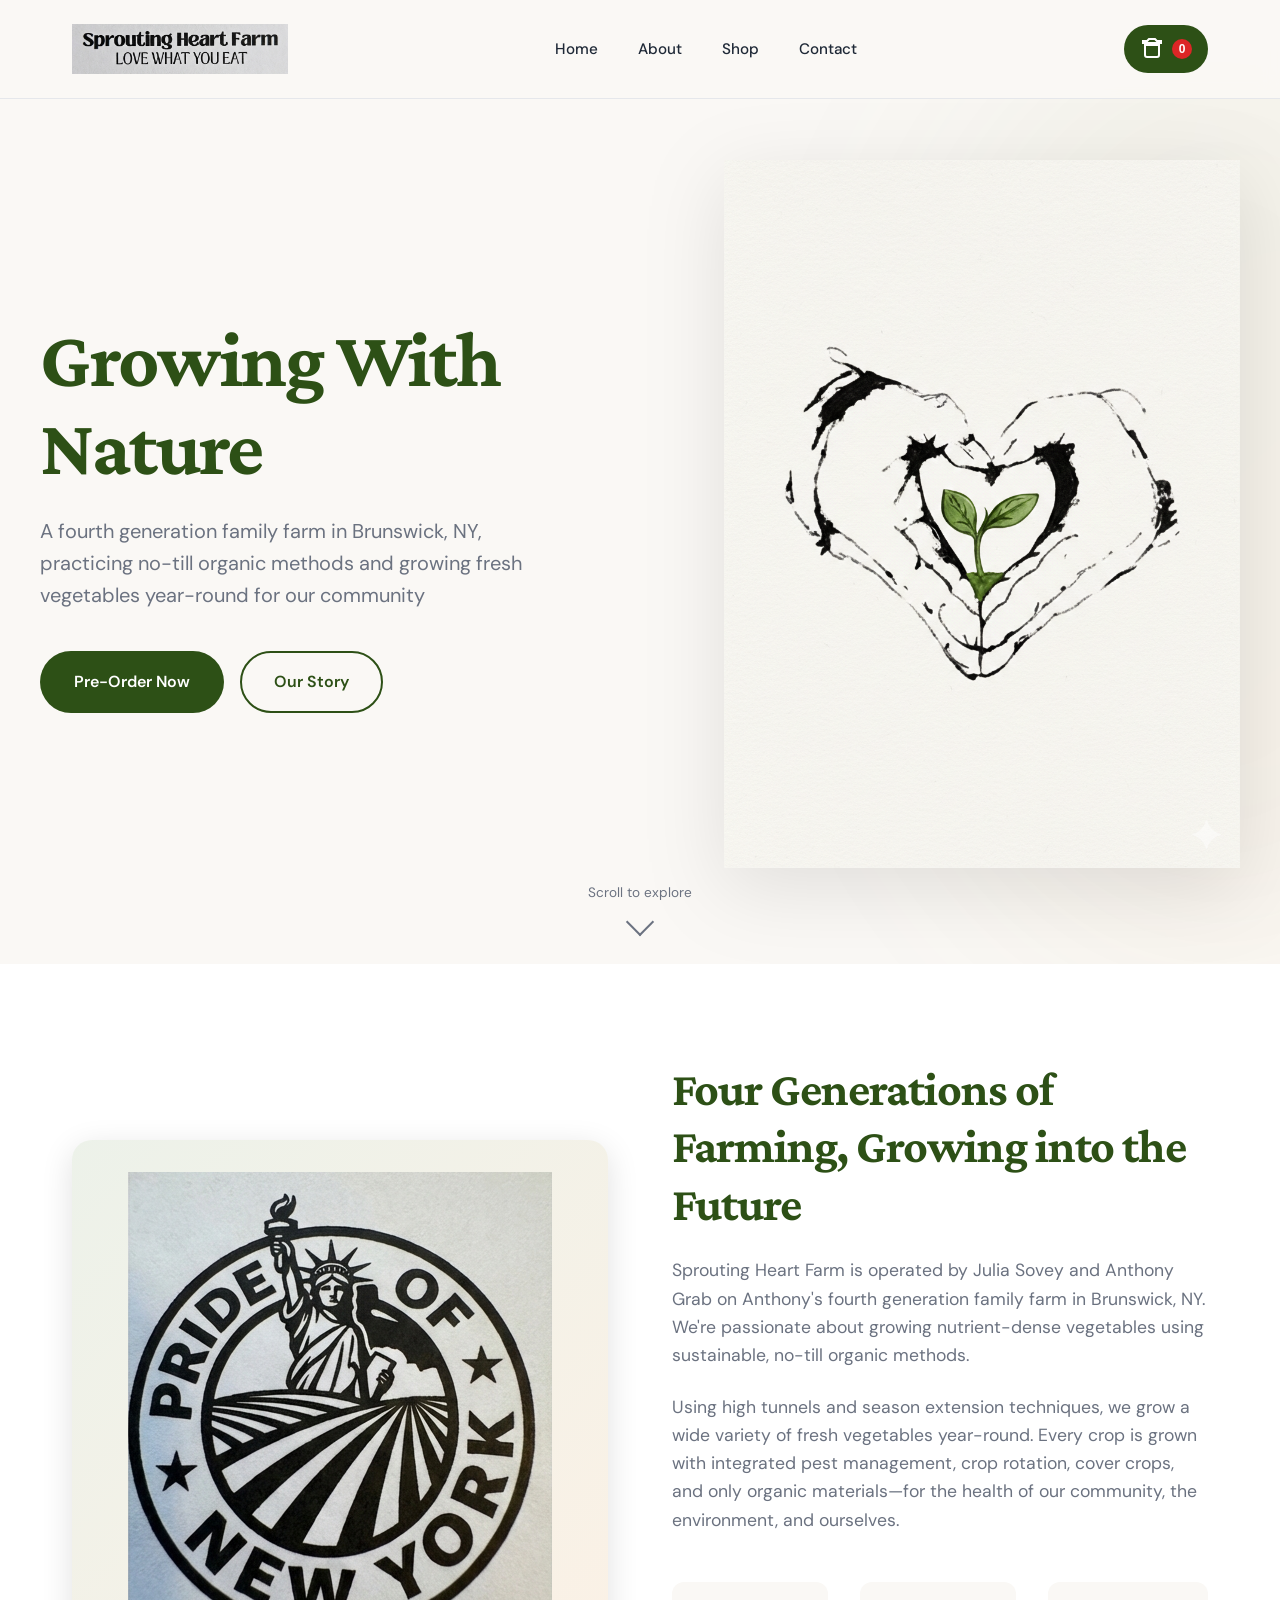
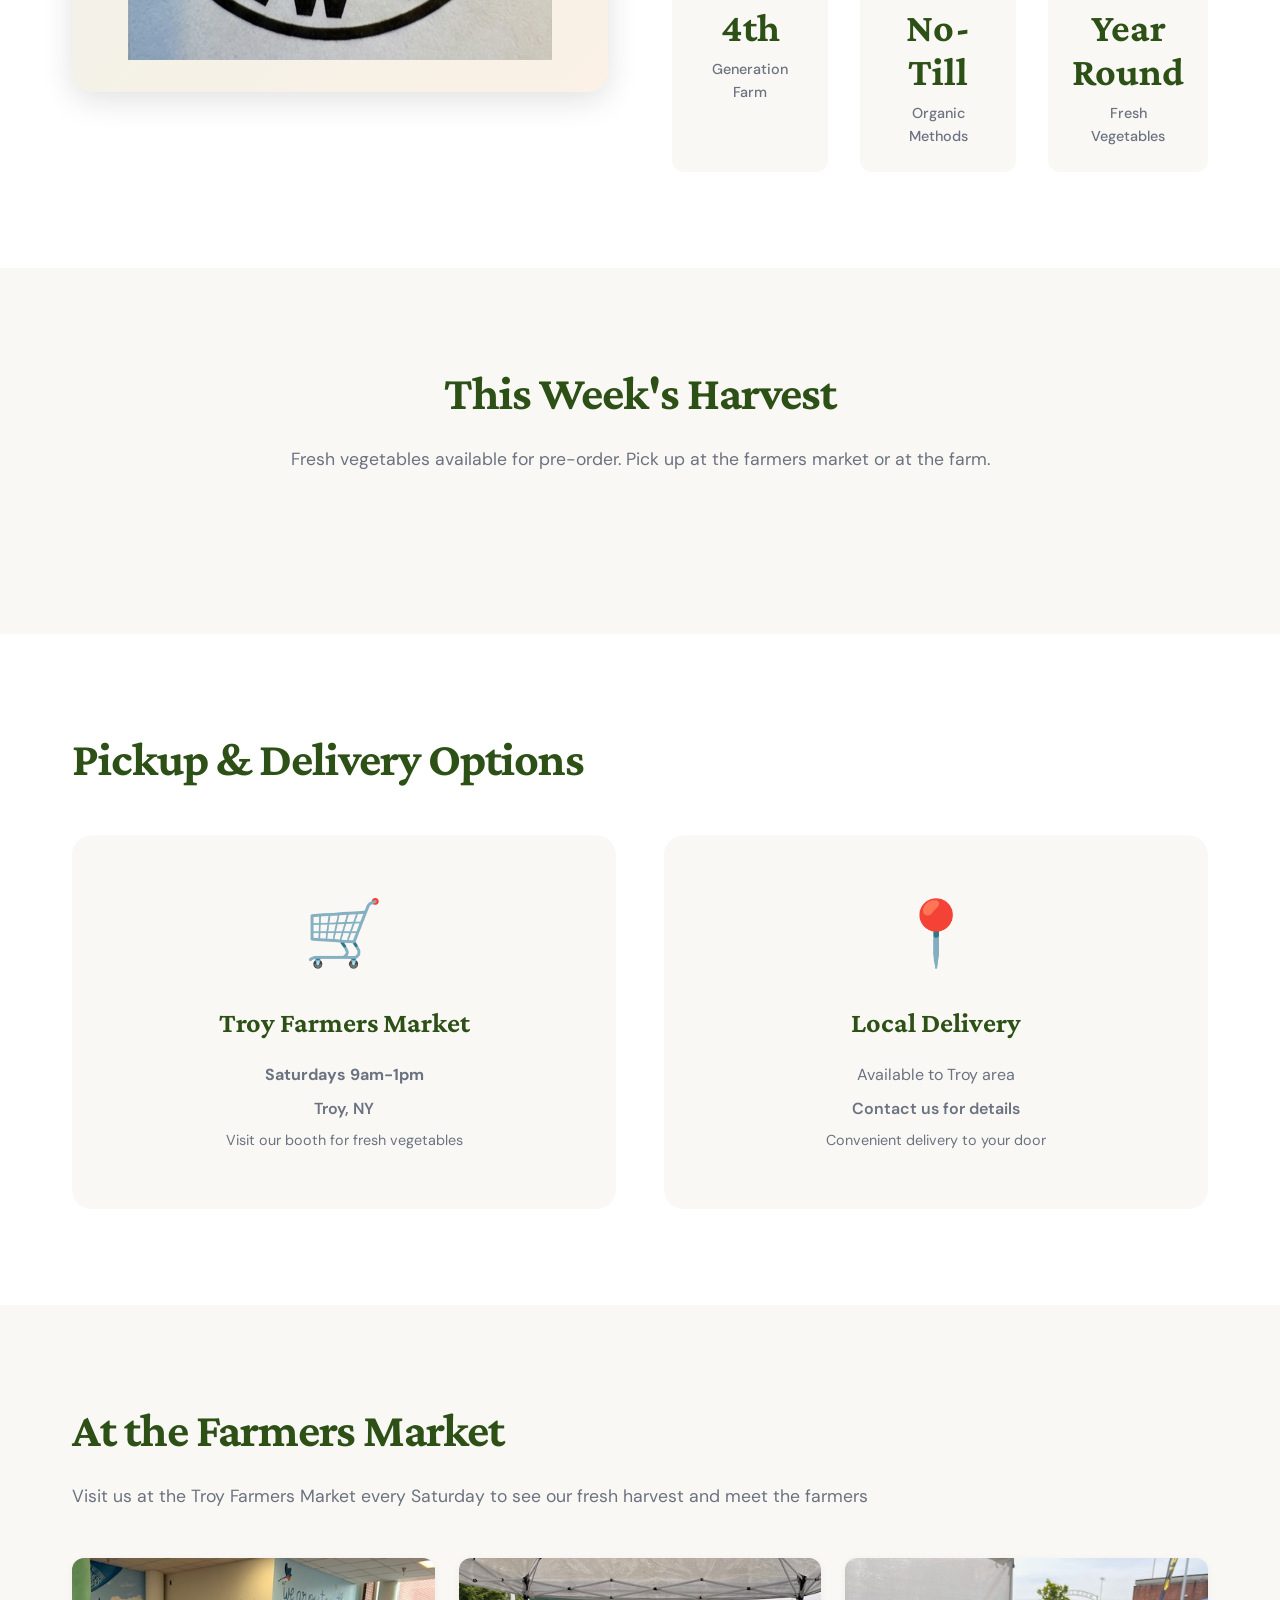
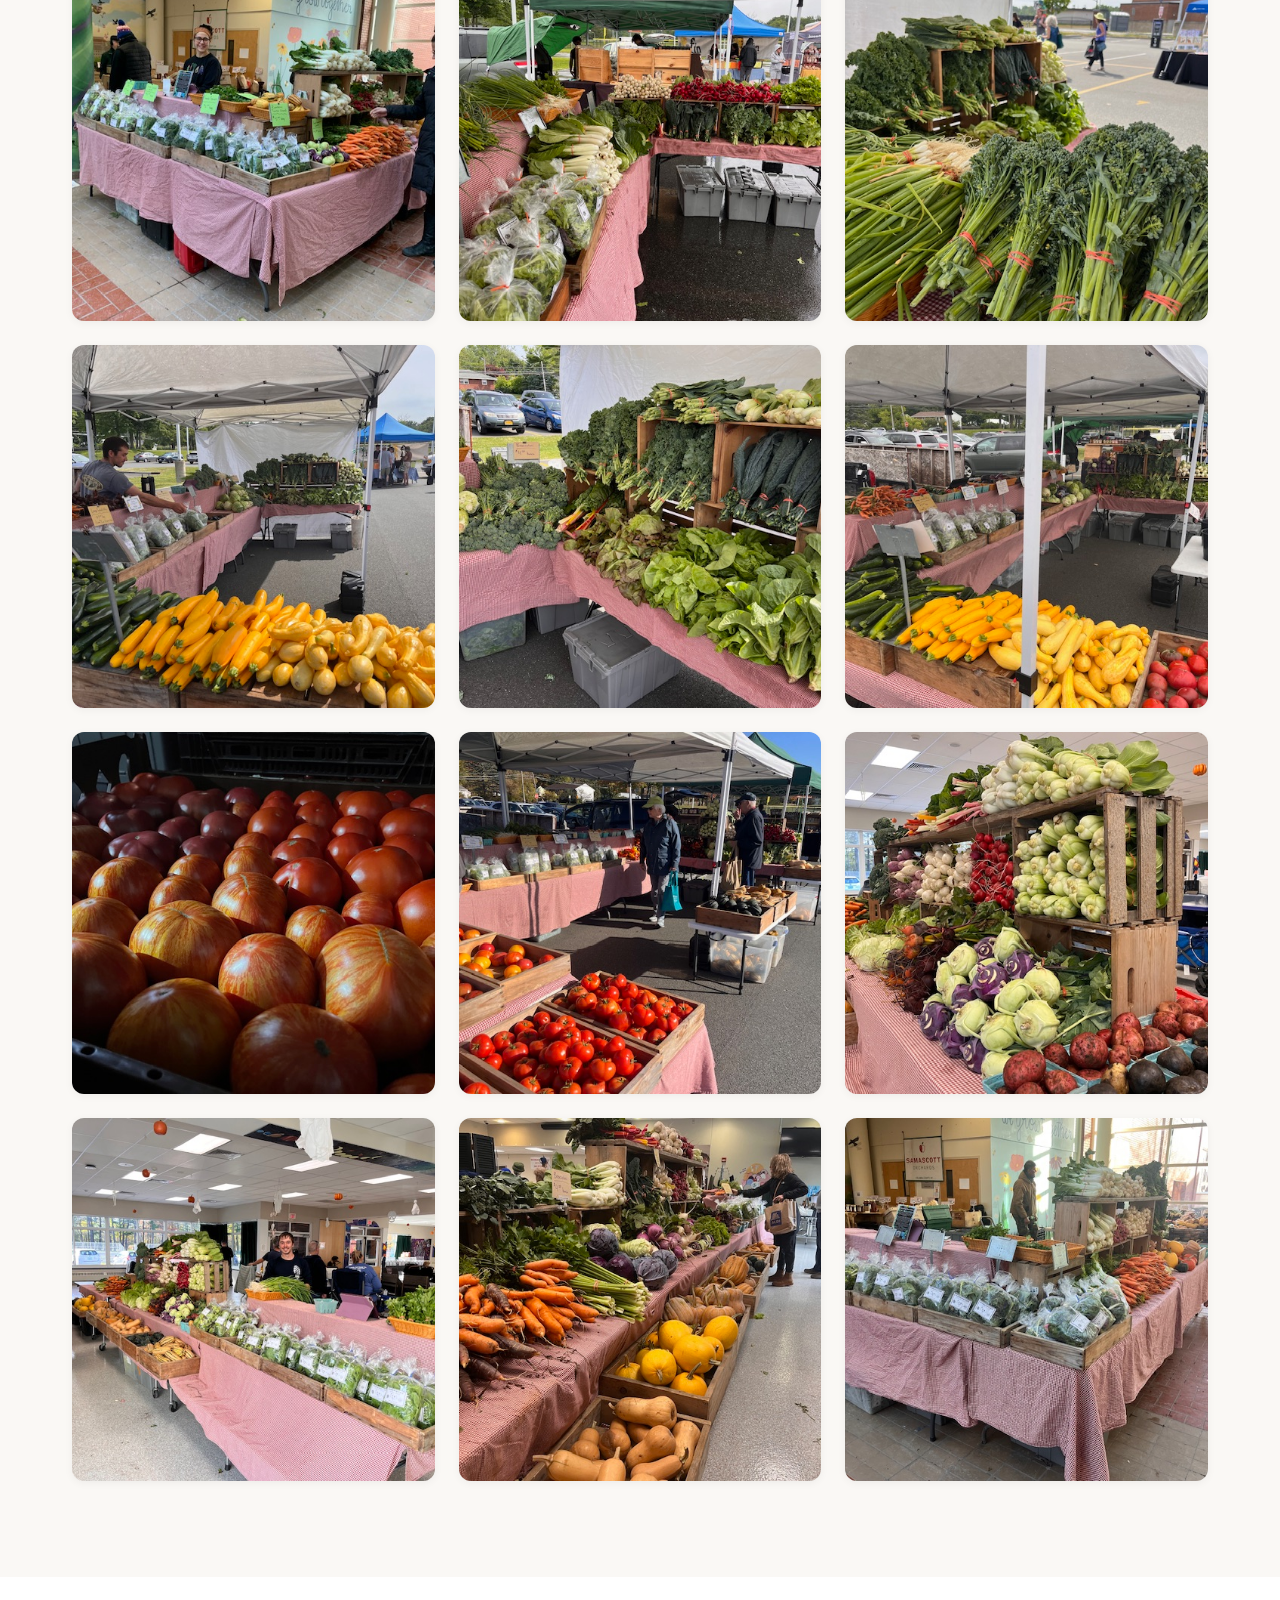
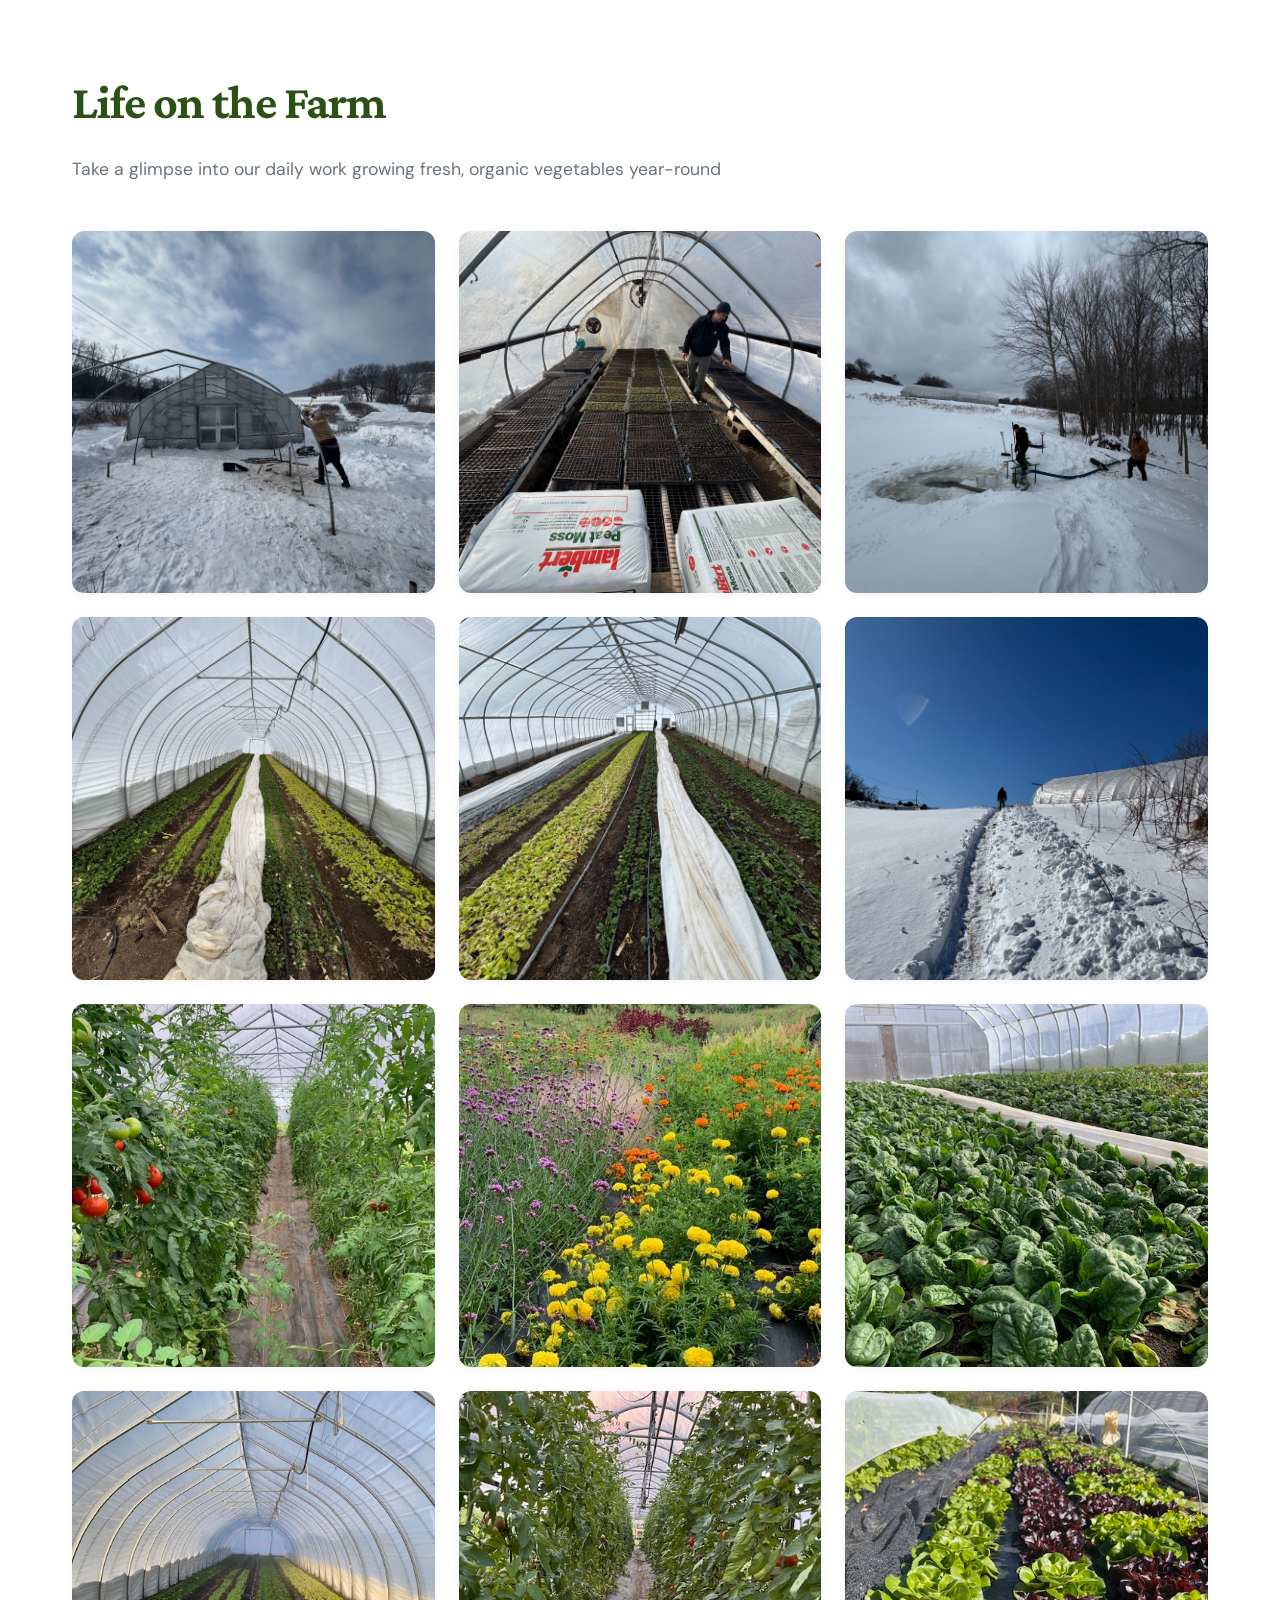
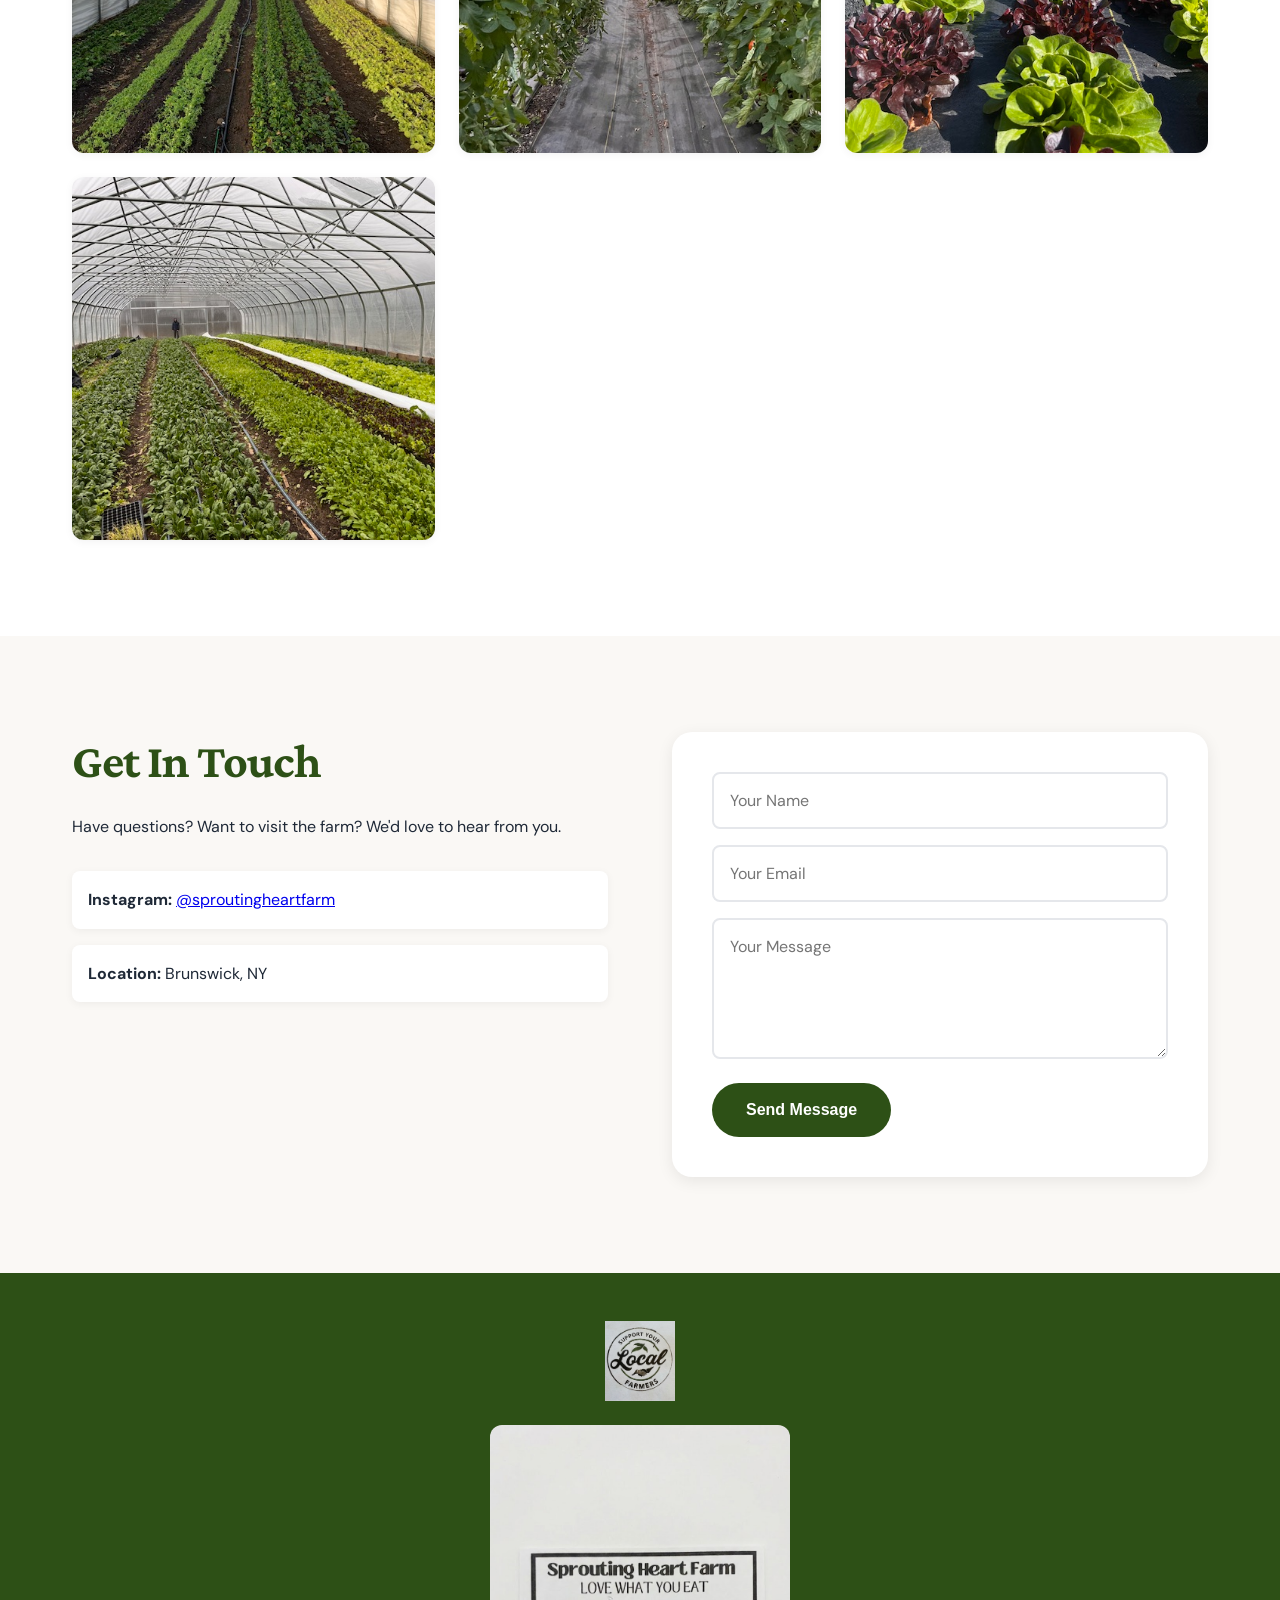
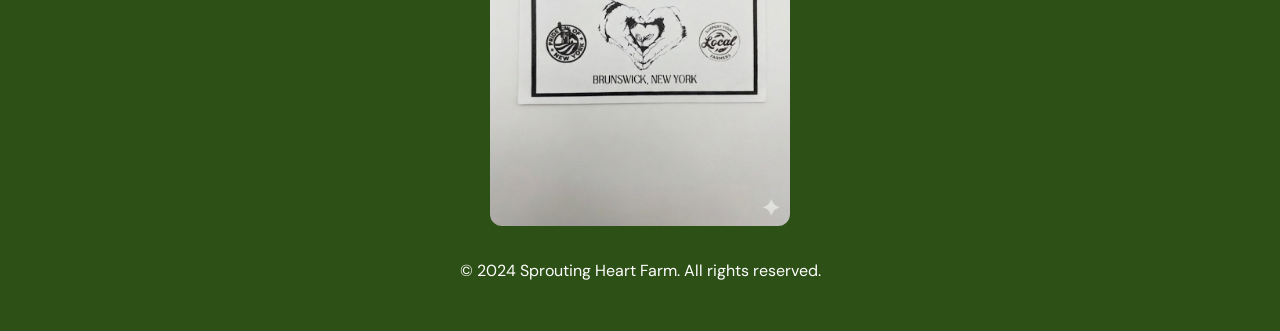
==== index.html @ db30fa03 "Update favicon to use hands.png logo Replaced the emoji SVG favicon with the hands.png logo image.  " ====
<!DOCTYPE html>
<html lang="en">
<head>
    <meta charset="UTF-8">
    <meta name="viewport" content="width=device-width, initial-scale=1.0">
    <title>Sprouting Heart Farm | No-Till Organic Vegetables - Brunswick, NY</title>
    <link rel="icon" type="image/png" href="images/logo/hands.png">
    <link rel="stylesheet" href="styles.css">
    <link rel="preconnect" href="https://fonts.googleapis.com">
    <link rel="preconnect" href="https://fonts.gstatic.com" crossorigin>
    <link href="https://fonts.googleapis.com/css2?family=Crimson+Pro:wght@400;600;700&family=DM+Sans:wght@400;500;700&display=swap" rel="stylesheet">
</head>
<body>
    <!-- Navigation -->
    <nav class="navbar">
        <div class="nav-container">
            <div class="logo">
                <img src="images/logo/love what you eat.png" alt="Sprouting Heart Farm - Love What You Eat">
            </div>
            <button class="hamburger" id="hamburger" aria-label="Menu">
                <span></span>
                <span></span>
                <span></span>
            </button>
            <ul class="nav-menu" id="navMenu">
                <li><a href="#home" class="nav-link">Home</a></li>
                <li><a href="#about" class="nav-link">About</a></li>
                <li><a href="#vegetables" class="nav-link">Shop</a></li>
                <li><a href="#contact" class="nav-link">Contact</a></li>
            </ul>
            <button class="cart-btn" id="cartBtn">
                <svg width="24" height="24" viewBox="0 0 24 24" fill="none" stroke="currentColor" stroke-width="2">
                    <path d="M9 2L7.17 4H3v2h18V4h-4.17L15 2H9zm-4 6v10c0 1.1.9 2 2 2h10c1.1 0 2-.9 2-2V8H5z"/>
                </svg>
                <span class="cart-count" id="cartCount">0</span>
            </button>
        </div>
    </nav>

    <!-- Hero Section -->
    <section class="hero" id="home">
        <div class="hero-content">
            <div class="hero-text">
                <h1 class="hero-title">
                    <span class="title-line">Growing With</span>
                    <span class="title-line">Nature</span>
                </h1>
                <p class="hero-subtitle">A fourth generation family farm in Brunswick, NY, practicing no-till organic methods and growing fresh vegetables year-round for our community</p>
                <div class="hero-buttons">
                    <a href="#vegetables" class="btn btn-primary">Pre-Order Now</a>
                    <a href="#about" class="btn btn-secondary">Our Story</a>
                </div>
            </div>
            <div class="hero-image">
                <img src="images/logo/hands.png" alt="Sprouting Heart Farm Logo">
            </div>
        </div>
        <div class="scroll-indicator">
            <span>Scroll to explore</span>
            <div class="scroll-arrow"></div>
        </div>
    </section>

    <!-- About Section -->
    <section class="about" id="about">
        <div class="container">
            <div class="about-grid">
                <div class="about-image">
                    <div class="image-frame">
                        <img src="images/logo/Pride of NY.png" alt="Pride of New York">
                    </div>
                </div>
                <div class="about-content">
                    <h2 class="section-title">Four Generations of Farming, Growing into the Future</h2>
                    <p class="about-text">Sprouting Heart Farm is operated by Julia Sovey and Anthony Grab on Anthony's fourth generation family farm in Brunswick, NY. We're passionate about growing nutrient-dense vegetables using sustainable, no-till organic methods.</p>
                    <p class="about-text">Using high tunnels and season extension techniques, we grow a wide variety of fresh vegetables year-round. Every crop is grown with integrated pest management, crop rotation, cover crops, and only organic materials—for the health of our community, the environment, and ourselves.</p>
                    <div class="stats-grid">
                        <div class="stat-card">
                            <div class="stat-number">4th</div>
                            <div class="stat-label">Generation Farm</div>
                        </div>
                        <div class="stat-card">
                            <div class="stat-number">No-Till</div>
                            <div class="stat-label">Organic Methods</div>
                        </div>
                        <div class="stat-card">
                            <div class="stat-number">Year Round</div>
                            <div class="stat-label">Fresh Vegetables</div>
                        </div>
                    </div>
                </div>
            </div>
        </div>
    </section>

    <!-- Vegetables Section -->
    <section class="vegetables" id="vegetables">
        <div class="container">
            <div class="section-header">
                <h2 class="section-title">This Week's Harvest</h2>
                <p class="section-subtitle">Fresh vegetables available for pre-order. Pick up at the farmers market or at the farm.</p>
            </div>
            
            <div class="products-grid" id="productsGrid">
                <!-- Products will be dynamically inserted here -->
            </div>
        </div>
    </section>

    <!-- Pickup Info Section -->
    <section class="pickup-info">
        <div class="container">
            <h2 class="section-title">Pickup & Delivery Options</h2>
            <div class="pickup-grid">
                <div class="pickup-card">
                    <div class="pickup-icon">🛒</div>
                    <h3>Troy Farmers Market</h3>
                    <p><strong>Saturdays 9am-1pm</strong></p>
                    <p class="pickup-location">Troy, NY</p>
                    <p style="font-size: 0.9rem; color: var(--color-text-light); margin-top: 0.5rem;">Visit our booth for fresh vegetables</p>
                </div>
                <div class="pickup-card">
                    <div class="pickup-icon">📍</div>
                    <h3>Local Delivery</h3>
                    <p>Available to Troy area</p>
                    <p class="pickup-location">Contact us for details</p>
                    <p style="font-size: 0.9rem; color: var(--color-text-light); margin-top: 0.5rem;">Convenient delivery to your door</p>
                </div>
            </div>
        </div>
    </section>

    <!-- Farmers Market Gallery Section -->
    <section class="market-gallery">
        <div class="container">
            <h2 class="section-title">At the Farmers Market</h2>
            <p class="section-subtitle">Visit us at the Troy Farmers Market every Saturday to see our fresh harvest and meet the farmers</p>
            <div class="gallery-grid">
                <div class="gallery-item">
                    <img src="images/products/IMG_7277.jpeg" alt="Farmers Market booth" loading="lazy">
                </div>
                <div class="gallery-item">
                    <img src="images/products/IMG_7458.jpeg" alt="Fresh vegetables at market" loading="lazy">
                </div>
                <div class="gallery-item">
                    <img src="images/products/IMG_7525.jpeg" alt="Market display" loading="lazy">
                </div>
                <div class="gallery-item">
                    <img src="images/products/IMG_7527.jpeg" alt="Farmers market scene" loading="lazy">
                </div>
                <div class="gallery-item">
                    <img src="images/products/IMG_7528.jpeg" alt="Market produce" loading="lazy">
                </div>
                <div class="gallery-item">
                    <img src="images/products/IMG_7551.jpeg" alt="Farmers market vegetables" loading="lazy">
                </div>
                <div class="gallery-item">
                    <img src="images/products/IMG_7605.jpeg" alt="Market booth setup" loading="lazy">
                </div>
                <div class="gallery-item">
                    <img src="images/products/IMG_7915.jpeg" alt="Fresh produce display" loading="lazy">
                </div>
                <div class="gallery-item">
                    <img src="images/products/IMG_7979.jpeg" alt="Farmers market" loading="lazy">
                </div>
                <div class="gallery-item">
                    <img src="images/products/IMG_7980.jpeg" alt="Market vegetables" loading="lazy">
                </div>
                <div class="gallery-item">
                    <img src="images/products/IMG_8004.jpeg" alt="Farmers market booth" loading="lazy">
                </div>
                <div class="gallery-item">
                    <img src="images/products/IMG_8293.jpeg" alt="Market produce" loading="lazy">
                </div>
            </div>
        </div>
    </section>

    <!-- Farm Gallery Section -->
    <section class="farm-gallery">
        <div class="container">
            <h2 class="section-title">Life on the Farm</h2>
            <p class="section-subtitle">Take a glimpse into our daily work growing fresh, organic vegetables year-round</p>
            <div class="gallery-grid">
                <div class="gallery-item">
                    <img src="images/farm/IMG_5907.jpeg" alt="Sprouting Heart Farm" loading="lazy">
                </div>
                <div class="gallery-item">
                    <img src="images/farm/IMG_6013.jpeg" alt="Farm vegetables" loading="lazy">
                </div>
                <div class="gallery-item">
                    <img src="images/farm/IMG_6026.jpeg" alt="Farm harvest" loading="lazy">
                </div>
                <div class="gallery-item">
                    <img src="images/farm/IMG_6034.jpeg" alt="Growing vegetables" loading="lazy">
                </div>
                <div class="gallery-item">
                    <img src="images/farm/IMG_6035.jpeg" alt="Farm work" loading="lazy">
                </div>
                <div class="gallery-item">
                    <img src="images/farm/IMG_6045.jpeg" alt="Farm scene" loading="lazy">
                </div>
                <div class="gallery-item">
                    <img src="images/farm/IMG_6908.jpeg" alt="Farm work" loading="lazy">
                </div>
                <div class="gallery-item">
                    <img src="images/farm/IMG_6910.jpeg" alt="Farm harvest" loading="lazy">
                </div>
                <div class="gallery-item">
                    <img src="images/farm/IMG_7362.jpeg" alt="Farm scene" loading="lazy">
                </div>
                <div class="gallery-item">
                    <img src="images/farm/IMG_7365.jpeg" alt="Farm vegetables" loading="lazy">
                </div>
                <div class="gallery-item">
                    <img src="images/farm/IMG_7641.jpeg" alt="Farm activity" loading="lazy">
                </div>
                <div class="gallery-item">
                    <img src="images/farm/IMG_7857.jpeg" alt="Farm landscape" loading="lazy">
                </div>
                <div class="gallery-item">
                    <img src="images/farm/IMG_8013.jpeg" alt="Farm view" loading="lazy">
                </div>
            </div>
        </div>
    </section>

    <!-- Contact Section -->
    <section class="contact" id="contact">
        <div class="container">
            <div class="contact-grid">
                <div class="contact-info">
                    <h2 class="section-title">Get In Touch</h2>
                    <p>Have questions? Want to visit the farm? We'd love to hear from you.</p>
                    <div class="contact-details">
                        <div class="contact-item">
                            <strong>Instagram:</strong> <a href="https://instagram.com/sproutingheartfarm" target="_blank" rel="noopener noreferrer">@sproutingheartfarm</a>
                        </div>
                        <div class="contact-item">
                            <strong>Location:</strong> Brunswick, NY
                        </div>
                    </div>
                </div>
                <div class="contact-form">
                    <form id="contactForm">
                        <input type="text" placeholder="Your Name" required>
                        <input type="email" placeholder="Your Email" required>
                        <textarea placeholder="Your Message" rows="5" required></textarea>
                        <button type="submit" class="btn btn-primary">Send Message</button>
                    </form>
                </div>
            </div>
        </div>
    </section>

    <!-- Footer -->
    <footer class="footer">
        <div class="container">
            <div class="footer-content">
                <div class="footer-badges">
                    <img src="images/logo/Support your local.png" alt="Support Your Local Farmers" class="footer-badge">
                </div>
                <div class="footer-logo-image">
                    <img src="images/logo/sprouting heart.jpg" alt="Sprouting Heart Farm">
                </div>
                <p>&copy; 2024 Sprouting Heart Farm. All rights reserved.</p>
            </div>
        </div>
    </footer>

    <!-- Cart Modal -->
    <div class="cart-modal" id="cartModal">
        <div class="cart-content">
            <div class="cart-header">
                <h2>Your Cart</h2>
                <button class="close-btn" id="closeCart">&times;</button>
            </div>
            <div class="cart-items" id="cartItems">
                <!-- Cart items will be inserted here -->
            </div>
            <div class="cart-footer">
                <div class="cart-total">
                    <span>Total:</span>
                    <span id="cartTotal">$0.00</span>
                </div>
                <button class="btn btn-primary" id="checkoutBtn">Proceed to Checkout</button>
            </div>
        </div>
    </div>

    <!-- Checkout Modal -->
    <div class="checkout-modal" id="checkoutModal">
        <div class="checkout-content">
            <div class="checkout-header">
                <h2>Complete Your Order</h2>
                <button class="close-btn" id="closeCheckout">&times;</button>
            </div>
            <form id="checkoutForm">
                <div class="form-group">
                    <label>Full Name</label>
                    <input type="text" required>
                </div>
                <div class="form-group">
                    <label>Email</label>
                    <input type="email" required>
                </div>
                <div class="form-group">
                    <label>Phone</label>
                    <input type="tel" required>
                </div>
                <div class="form-group">
                    <label>Pickup/Delivery Method</label>
                    <select required>
                        <option value="">Select method</option>
                        <option value="Farm Pickup">Troy Farmers Market (Saturdays 9am-1pm)</option>
                        <option value="Local Delivery">Local Delivery (Troy area)</option>
                    </select>
                </div>
                <div class="form-group">
                    <label>Additional Notes</label>
                    <textarea rows="3"></textarea>
                </div>
                <div class="checkout-total">
                    <span>Order Total:</span>
                    <span id="checkoutTotal">$0.00</span>
                </div>
                <button type="submit" class="btn btn-primary btn-full">Complete Pre-Order</button>
            </form>
        </div>
    </div>

    <script src="script.js"></script>
</body>
</html>
---- styles.css ----
:root {
    --color-primary: #2d5016;
    --color-primary-light: #4a7c2b;
    --color-secondary: #d97706;
    --color-accent: #dc2626;
    --color-bg: #faf8f5;
    --color-surface: #ffffff;
    --color-text: #1f2937;
    --color-text-light: #6b7280;
    --color-border: #e5e7eb;
    
    --font-display: 'Crimson Pro', serif;
    --font-body: 'DM Sans', sans-serif;
    
    --shadow-sm: 0 2px 8px rgba(0, 0, 0, 0.05);
    --shadow-md: 0 4px 16px rgba(0, 0, 0, 0.08);
    --shadow-lg: 0 8px 32px rgba(0, 0, 0, 0.12);
    
    --transition: all 0.3s cubic-bezier(0.4, 0, 0.2, 1);
}

* {
    margin: 0;
    padding: 0;
    box-sizing: border-box;
}

html {
    scroll-behavior: smooth;
}

body {
    font-family: var(--font-body);
    background-color: var(--color-bg);
    color: var(--color-text);
    line-height: 1.6;
    overflow-x: hidden;
}

.container {
    max-width: 1200px;
    margin: 0 auto;
    padding: 0 2rem;
}

/* Navigation */
.navbar {
    position: fixed;
    top: 0;
    width: 100%;
    background: rgba(250, 248, 245, 0.95);
    backdrop-filter: blur(10px);
    border-bottom: 1px solid var(--color-border);
    z-index: 1000;
    animation: slideDown 0.6s ease-out;
}

@keyframes slideDown {
    from {
        transform: translateY(-100%);
        opacity: 0;
    }
    to {
        transform: translateY(0);
        opacity: 1;
    }
}

.nav-container {
    max-width: 1200px;
    margin: 0 auto;
    padding: 1.5rem 2rem;
    display: flex;
    justify-content: space-between;
    align-items: center;
}

.logo {
    display: flex;
    align-items: center;
}

.logo img {
    height: 50px;
    width: auto;
    object-fit: contain;
}

.nav-menu {
    display: flex;
    list-style: none;
    gap: 2.5rem;
}

.nav-menu a {
    text-decoration: none;
    color: var(--color-text);
    font-weight: 500;
    font-size: 0.95rem;
    position: relative;
    transition: var(--transition);
}

.nav-menu a::after {
    content: '';
    position: absolute;
    bottom: -4px;
    left: 0;
    width: 0;
    height: 2px;
    background: var(--color-primary);
    transition: width 0.3s ease;
}

.nav-menu a:hover {
    color: var(--color-primary);
}

.nav-menu a:hover::after {
    width: 100%;
}

.cart-btn {
    position: relative;
    background: var(--color-primary);
    color: white;
    border: none;
    padding: 0.75rem 1rem;
    border-radius: 50px;
    cursor: pointer;
    display: flex;
    align-items: center;
    gap: 0.5rem;
    transition: var(--transition);
}

.cart-btn:hover {
    background: var(--color-primary-light);
    transform: translateY(-2px);
}

.cart-count {
    background: var(--color-accent);
    color: white;
    border-radius: 50%;
    width: 20px;
    height: 20px;
    display: flex;
    align-items: center;
    justify-content: center;
    font-size: 0.75rem;
    font-weight: 700;
}

/* Hamburger Menu */
.hamburger {
    display: none;
    flex-direction: column;
    gap: 5px;
    background: none;
    border: none;
    cursor: pointer;
    padding: 0.5rem;
    z-index: 1001;
}

.hamburger span {
    width: 25px;
    height: 3px;
    background: var(--color-primary);
    border-radius: 3px;
    transition: var(--transition);
}

.hamburger.active span:nth-child(1) {
    transform: rotate(45deg) translate(8px, 8px);
}

.hamburger.active span:nth-child(2) {
    opacity: 0;
}

.hamburger.active span:nth-child(3) {
    transform: rotate(-45deg) translate(7px, -7px);
}

/* Hero Section */
.hero {
    padding: 10rem 2rem 6rem;
    position: relative;
    overflow: hidden;
}

.hero::before {
    content: '';
    position: absolute;
    top: 0;
    right: -20%;
    width: 50%;
    height: 100%;
    background: linear-gradient(135deg, rgba(74, 124, 43, 0.05) 0%, rgba(217, 119, 6, 0.05) 100%);
    border-radius: 50%;
    filter: blur(100px);
    z-index: -1;
}

.hero-content {
    max-width: 1200px;
    margin: 0 auto;
    display: grid;
    grid-template-columns: 1.2fr 1fr;
    gap: 4rem;
    align-items: center;
}

.hero-title {
    font-family: var(--font-display);
    font-size: 5rem;
    font-weight: 700;
    line-height: 1.1;
    color: var(--color-primary);
    margin-bottom: 1.5rem;
    letter-spacing: -2px;
}

.title-line {
    display: block;
    animation: fadeInUp 0.8s ease-out backwards;
}

.title-line:nth-child(2) {
    animation-delay: 0.2s;
}

@keyframes fadeInUp {
    from {
        opacity: 0;
        transform: translateY(30px);
    }
    to {
        opacity: 1;
        transform: translateY(0);
    }
}

.hero-subtitle {
    font-size: 1.25rem;
    color: var(--color-text-light);
    margin-bottom: 2.5rem;
    max-width: 500px;
    animation: fadeInUp 0.8s ease-out 0.4s backwards;
}

.hero-buttons {
    display: flex;
    gap: 1rem;
    animation: fadeInUp 0.8s ease-out 0.6s backwards;
}

.btn {
    padding: 1rem 2rem;
    border-radius: 50px;
    font-weight: 600;
    text-decoration: none;
    transition: var(--transition);
    font-size: 1rem;
    display: inline-block;
    border: 2px solid transparent;
}

.btn-primary {
    background: var(--color-primary);
    color: white;
}

.btn-primary:hover {
    background: var(--color-primary-light);
    transform: translateY(-2px);
    box-shadow: var(--shadow-md);
}

.btn-secondary {
    background: transparent;
    color: var(--color-primary);
    border-color: var(--color-primary);
}

.btn-secondary:hover {
    background: var(--color-primary);
    color: white;
}

.hero-image {
    animation: fadeIn 1s ease-out 0.8s backwards;
    display: flex;
    align-items: center;
    justify-content: center;
}

.hero-image img {
    max-width: 100%;
    height: auto;
    filter: drop-shadow(0 20px 40px rgba(0, 0, 0, 0.1));
    animation: float 6s ease-in-out infinite;
}

.image-placeholder {
    font-size: 20rem;
    text-align: center;
    filter: drop-shadow(0 20px 40px rgba(0, 0, 0, 0.1));
    animation: float 6s ease-in-out infinite;
}

@keyframes float {
    0%, 100% {
        transform: translateY(0px);
    }
    50% {
        transform: translateY(-20px);
    }
}

@keyframes fadeIn {
    from {
        opacity: 0;
    }
    to {
        opacity: 1;
    }
}

.scroll-indicator {
    position: absolute;
    bottom: 2rem;
    left: 50%;
    transform: translateX(-50%);
    display: flex;
    flex-direction: column;
    align-items: center;
    gap: 0.5rem;
    color: var(--color-text-light);
    font-size: 0.85rem;
    animation: fadeIn 1s ease-out 1.2s backwards;
}

.scroll-arrow {
    width: 20px;
    height: 20px;
    border-right: 2px solid var(--color-text-light);
    border-bottom: 2px solid var(--color-text-light);
    transform: rotate(45deg);
    animation: bounce 2s infinite;
}

@keyframes bounce {
    0%, 100% {
        transform: rotate(45deg) translateY(0);
    }
    50% {
        transform: rotate(45deg) translateY(10px);
    }
}

/* About Section */
.about {
    padding: 6rem 2rem;
    background: var(--color-surface);
}

.about-grid {
    display: grid;
    grid-template-columns: 1fr 1fr;
    gap: 4rem;
    align-items: center;
}

.image-frame {
    position: relative;
    border-radius: 20px;
    overflow: hidden;
    box-shadow: var(--shadow-lg);
    display: flex;
    align-items: center;
    justify-content: center;
    padding: 2rem;
    background: linear-gradient(135deg, rgba(74, 124, 43, 0.1) 0%, rgba(217, 119, 6, 0.1) 100%);
}

.image-frame img {
    max-width: 100%;
    height: auto;
    object-fit: contain;
}

.about-image .image-placeholder {
    font-size: 15rem;
    text-align: center;
    padding: 3rem;
    background: linear-gradient(135deg, rgba(74, 124, 43, 0.1) 0%, rgba(217, 119, 6, 0.1) 100%);
}

.section-title {
    font-family: var(--font-display);
    font-size: 3rem;
    font-weight: 700;
    color: var(--color-primary);
    margin-bottom: 1.5rem;
    line-height: 1.2;
    letter-spacing: -1px;
}

.about-text {
    color: var(--color-text-light);
    font-size: 1.1rem;
    margin-bottom: 1.5rem;
}

.stats-grid {
    display: grid;
    grid-template-columns: repeat(3, 1fr);
    gap: 2rem;
    margin-top: 3rem;
}

.stat-card {
    text-align: center;
    padding: 1.5rem;
    background: var(--color-bg);
    border-radius: 12px;
    transition: var(--transition);
}

.stat-card:hover {
    transform: translateY(-5px);
    box-shadow: var(--shadow-md);
}

.stat-number {
    font-family: var(--font-display);
    font-size: 2.5rem;
    font-weight: 700;
    color: var(--color-primary);
    margin-bottom: 0.5rem;
    line-height: 1.1;
}

.stat-label {
    color: var(--color-text-light);
    font-size: 0.9rem;
    font-weight: 500;
}

/* Vegetables Section */
.vegetables {
    padding: 6rem 2rem;
}

.section-header {
    text-align: center;
    max-width: 700px;
    margin: 0 auto 4rem;
}

.section-subtitle {
    font-size: 1.1rem;
    color: var(--color-text-light);
    margin-top: 1rem;
}

.products-grid {
    display: grid;
    grid-template-columns: repeat(auto-fill, minmax(280px, 1fr));
    gap: 2rem;
}

.product-card {
    background: var(--color-surface);
    border-radius: 16px;
    overflow: hidden;
    box-shadow: var(--shadow-sm);
    transition: var(--transition);
    cursor: pointer;
}

.product-card:hover {
    transform: translateY(-8px);
    box-shadow: var(--shadow-lg);
}

.product-image {
    font-size: 6rem;
    text-align: center;
    padding: 2rem;
    background: linear-gradient(135deg, rgba(74, 124, 43, 0.05) 0%, rgba(217, 119, 6, 0.05) 100%);
    min-height: 200px;
    display: flex;
    align-items: center;
    justify-content: center;
}

.product-image img {
    width: 100%;
    height: 200px;
    object-fit: cover;
    padding: 0;
}

.product-info {
    padding: 1.5rem;
}

.product-header {
    display: flex;
    justify-content: space-between;
    align-items: start;
    margin-bottom: 0.75rem;
}

.product-name {
    font-family: var(--font-display);
    font-size: 1.5rem;
    font-weight: 600;
    color: var(--color-primary);
}

.product-price {
    font-weight: 700;
    color: var(--color-secondary);
    font-size: 1.25rem;
}

.product-description {
    color: var(--color-text-light);
    font-size: 0.95rem;
    margin-bottom: 1rem;
}

.product-meta {
    display: flex;
    gap: 0.75rem;
    margin-bottom: 1rem;
}

.product-badge {
    padding: 0.25rem 0.75rem;
    background: var(--color-bg);
    border-radius: 50px;
    font-size: 0.8rem;
    color: var(--color-primary);
    font-weight: 500;
}

.add-to-cart-btn {
    width: 100%;
    padding: 0.875rem;
    background: var(--color-primary);
    color: white;
    border: none;
    border-radius: 50px;
    font-weight: 600;
    cursor: pointer;
    transition: var(--transition);
    font-size: 1rem;
}

.add-to-cart-btn:hover {
    background: var(--color-primary-light);
}

/* Pickup Info */
.pickup-info {
    padding: 6rem 2rem;
    background: var(--color-surface);
}

.pickup-grid {
    display: grid;
    grid-template-columns: repeat(2, 1fr);
    gap: 3rem;
    margin-top: 3rem;
}

.pickup-card {
    text-align: center;
    padding: 3rem 2rem;
    background: var(--color-bg);
    border-radius: 20px;
    transition: var(--transition);
}

.pickup-card:hover {
    transform: translateY(-5px);
    box-shadow: var(--shadow-md);
}

.pickup-icon {
    font-size: 4rem;
    margin-bottom: 1rem;
}

.pickup-card h3 {
    font-family: var(--font-display);
    font-size: 1.75rem;
    color: var(--color-primary);
    margin-bottom: 1rem;
}

.pickup-card p {
    color: var(--color-text-light);
    margin-bottom: 0.5rem;
}

.pickup-location {
    font-weight: 600;
    color: var(--color-text);
}

/* Farmers Market Gallery Section */
.market-gallery {
    padding: 6rem 2rem;
    background: var(--color-bg);
}

/* Farm Gallery Section */
.farm-gallery {
    padding: 6rem 2rem;
    background: var(--color-surface);
}

.gallery-grid {
    display: grid;
    grid-template-columns: repeat(3, 1fr);
    gap: 1.5rem;
    margin-top: 3rem;
}

.gallery-item {
    position: relative;
    overflow: hidden;
    border-radius: 12px;
    aspect-ratio: 1;
    box-shadow: var(--shadow-sm);
    transition: var(--transition);
}

.gallery-item:hover {
    transform: scale(1.05);
    box-shadow: var(--shadow-lg);
    z-index: 10;
}

.gallery-item img {
    width: 100%;
    height: 100%;
    object-fit: cover;
    display: block;
}

/* Contact Section */
.contact {
    padding: 6rem 2rem;
}

.contact-grid {
    display: grid;
    grid-template-columns: 1fr 1fr;
    gap: 4rem;
    align-items: start;
}

.contact-details {
    margin-top: 2rem;
    display: flex;
    flex-direction: column;
    gap: 1rem;
}

.contact-item {
    padding: 1rem;
    background: var(--color-surface);
    border-radius: 8px;
    box-shadow: var(--shadow-sm);
}

.contact-form {
    background: var(--color-surface);
    padding: 2.5rem;
    border-radius: 20px;
    box-shadow: var(--shadow-md);
}

.contact-form input,
.contact-form textarea {
    width: 100%;
    padding: 1rem;
    margin-bottom: 1rem;
    border: 2px solid var(--color-border);
    border-radius: 8px;
    font-family: var(--font-body);
    font-size: 1rem;
    transition: var(--transition);
}

.contact-form input:focus,
.contact-form textarea:focus {
    outline: none;
    border-color: var(--color-primary);
}

/* Footer */
.footer {
    background: var(--color-primary);
    color: white;
    padding: 3rem 2rem;
    text-align: center;
}

.footer-content {
    display: flex;
    flex-direction: column;
    align-items: center;
    gap: 1.5rem;
}

.footer-badges {
    display: flex;
    gap: 1rem;
    justify-content: center;
}

.footer-badge {
    height: 80px;
    width: auto;
    object-fit: contain;
}

.footer-logo-image {
    max-width: 300px;
}

.footer-logo-image img {
    width: 100%;
    height: auto;
    border-radius: 12px;
}

.footer-logo {
    font-family: var(--font-display);
    font-size: 1.5rem;
    font-weight: 700;
    margin-bottom: 1rem;
}

/* Cart Modal */
.cart-modal,
.checkout-modal {
    display: none;
    position: fixed;
    top: 0;
    left: 0;
    width: 100%;
    height: 100%;
    background: rgba(0, 0, 0, 0.6);
    backdrop-filter: blur(5px);
    z-index: 2000;
    align-items: center;
    justify-content: center;
    animation: fadeIn 0.3s ease-out;
}

.cart-modal.active,
.checkout-modal.active {
    display: flex;
}

.cart-content,
.checkout-content {
    background: var(--color-surface);
    border-radius: 20px;
    width: 90%;
    max-width: 600px;
    max-height: 90vh;
    overflow-y: auto;
    box-shadow: var(--shadow-lg);
    animation: slideUp 0.3s ease-out;
}

@keyframes slideUp {
    from {
        opacity: 0;
        transform: translateY(50px);
    }
    to {
        opacity: 1;
        transform: translateY(0);
    }
}

.cart-header,
.checkout-header {
    padding: 2rem;
    border-bottom: 1px solid var(--color-border);
    display: flex;
    justify-content: space-between;
    align-items: center;
}

.close-btn {
    background: none;
    border: none;
    font-size: 2rem;
    cursor: pointer;
    color: var(--color-text-light);
    transition: var(--transition);
}

.close-btn:hover {
    color: var(--color-text);
}

.cart-items {
    padding: 2rem;
    min-height: 200px;
}

.cart-item {
    display: flex;
    justify-content: space-between;
    align-items: center;
    padding: 1.5rem;
    background: var(--color-bg);
    border-radius: 12px;
    margin-bottom: 1rem;
}

.cart-item-info h4 {
    font-family: var(--font-display);
    color: var(--color-primary);
    margin-bottom: 0.25rem;
}

.cart-item-price {
    color: var(--color-text-light);
}

.cart-item-actions {
    display: flex;
    align-items: center;
    gap: 1rem;
}

.quantity-controls {
    display: flex;
    align-items: center;
    gap: 0.5rem;
}

.quantity-btn {
    width: 30px;
    height: 30px;
    border: none;
    background: var(--color-primary);
    color: white;
    border-radius: 50%;
    cursor: pointer;
    font-weight: 700;
    transition: var(--transition);
}

.quantity-btn:hover {
    background: var(--color-primary-light);
}

.remove-btn {
    background: var(--color-accent);
    color: white;
    border: none;
    padding: 0.5rem 1rem;
    border-radius: 50px;
    cursor: pointer;
    font-weight: 600;
    transition: var(--transition);
}

.remove-btn:hover {
    background: #b91c1c;
}

.empty-cart {
    text-align: center;
    color: var(--color-text-light);
    padding: 3rem;
}

.cart-footer {
    padding: 2rem;
    border-top: 1px solid var(--color-border);
}

.cart-total {
    display: flex;
    justify-content: space-between;
    font-size: 1.5rem;
    font-weight: 700;
    margin-bottom: 1.5rem;
    color: var(--color-primary);
}

.btn-full {
    width: 100%;
}

/* Checkout Form */
#checkoutForm {
    padding: 2rem;
}

.form-group {
    margin-bottom: 1.5rem;
}

.form-group label {
    display: block;
    margin-bottom: 0.5rem;
    font-weight: 600;
    color: var(--color-text);
}

.form-group input,
.form-group select,
.form-group textarea {
    width: 100%;
    padding: 1rem;
    border: 2px solid var(--color-border);
    border-radius: 8px;
    font-family: var(--font-body);
    font-size: 1rem;
    transition: var(--transition);
}

.form-group input:focus,
.form-group select:focus,
.form-group textarea:focus {
    outline: none;
    border-color: var(--color-primary);
}

.checkout-total {
    background: var(--color-bg);
    padding: 1.5rem;
    border-radius: 12px;
    display: flex;
    justify-content: space-between;
    font-size: 1.5rem;
    font-weight: 700;
    color: var(--color-primary);
    margin-bottom: 1.5rem;
}

/* Responsive Design */
@media (max-width: 768px) {
    .hamburger {
        display: flex;
    }

    .nav-menu {
        position: fixed;
        top: 80px;
        left: -100%;
        width: 100%;
        background: rgba(250, 248, 245, 0.98);
        backdrop-filter: blur(10px);
        flex-direction: column;
        padding: 2rem;
        gap: 1rem;
        border-bottom: 1px solid var(--color-border);
        transition: left 0.3s ease;
        box-shadow: var(--shadow-md);
    }

    .nav-menu.active {
        left: 0;
    }

    .nav-menu li {
        text-align: center;
    }

    .nav-menu a {
        display: block;
        padding: 1rem;
        font-size: 1.1rem;
    }

    .hero-content,
    .about-grid,
    .pickup-grid,
    .contact-grid {
        grid-template-columns: 1fr;
    }

    .hero {
        padding: 8rem 2rem 4rem;
    }

    .hero-title {
        font-size: 3.5rem;
    }

    .image-placeholder {
        font-size: 12rem;
    }

    .section-title {
        font-size: 2.5rem;
    }

    .products-grid {
        grid-template-columns: 1fr;
    }

    .gallery-grid {
        grid-template-columns: repeat(2, 1fr);
        gap: 1rem;
    }
}

@media (max-width: 480px) {
    .gallery-grid {
        grid-template-columns: 1fr;
    }
}
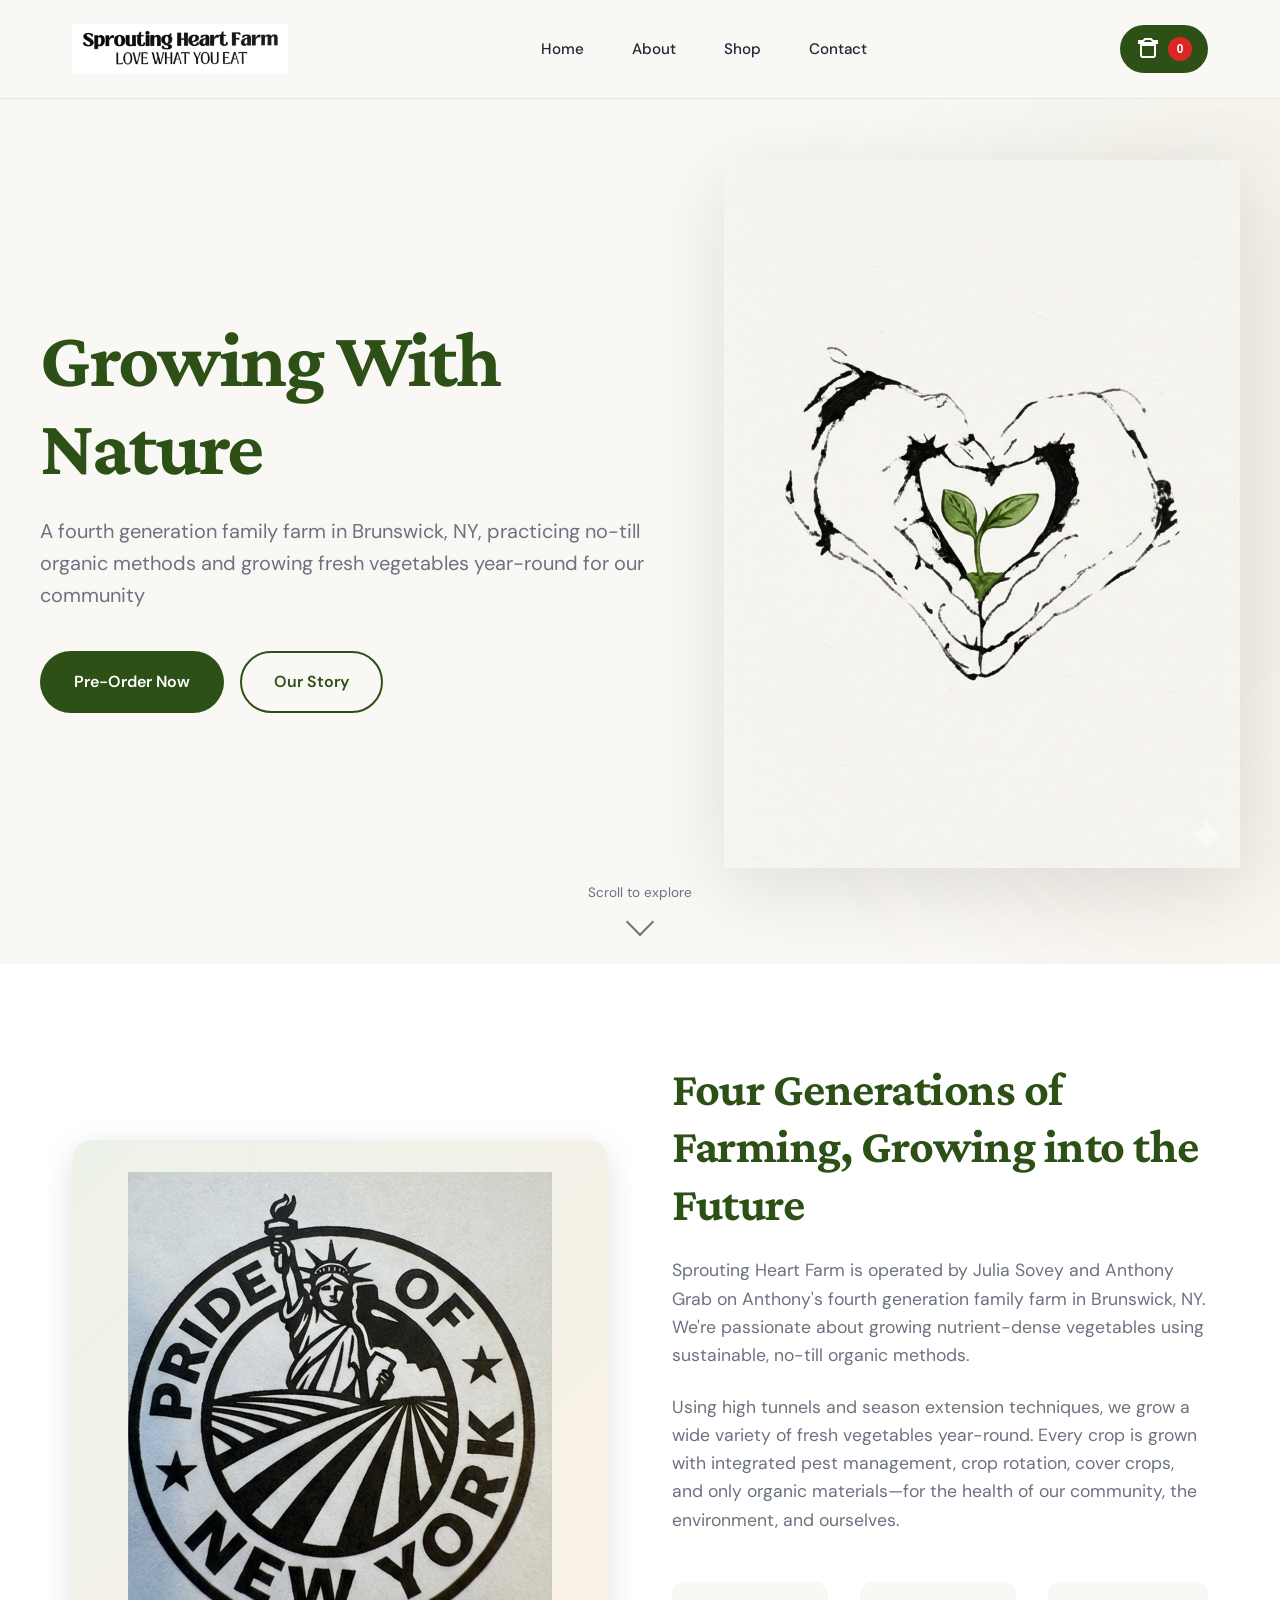
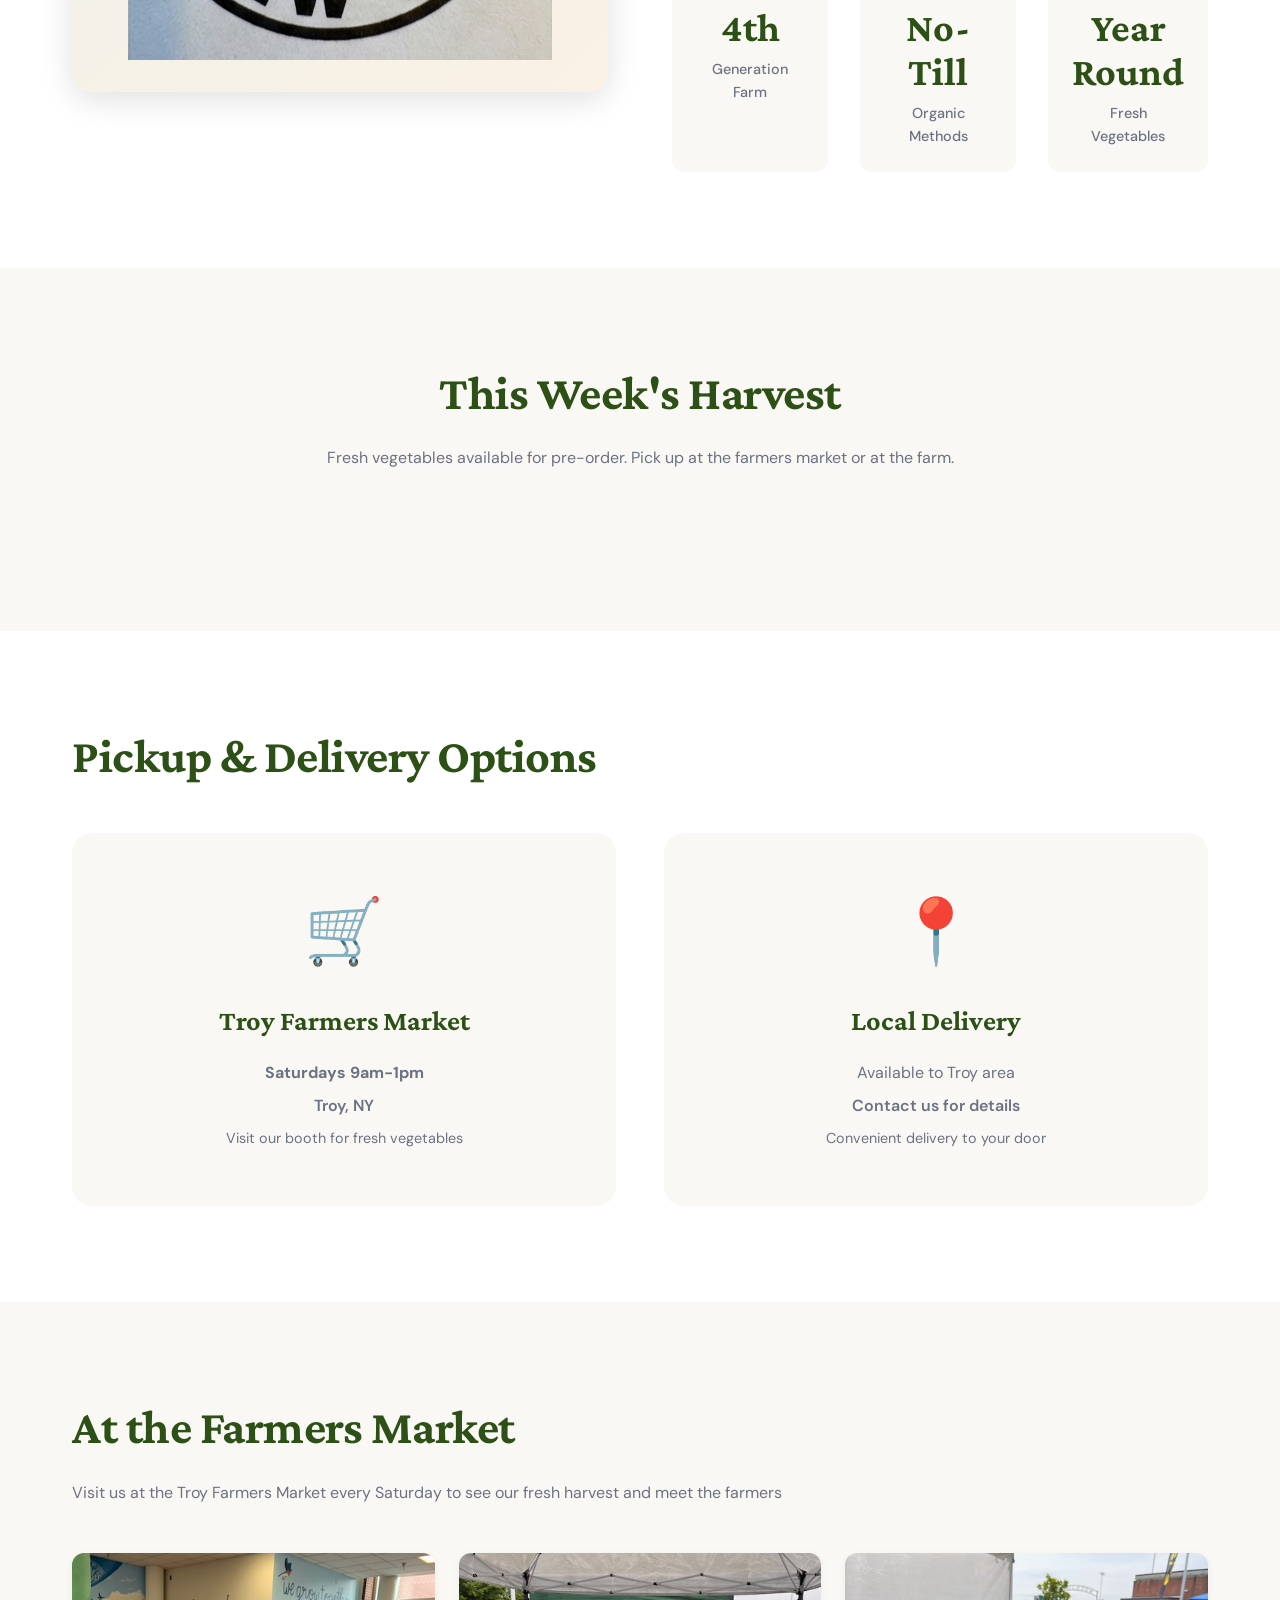
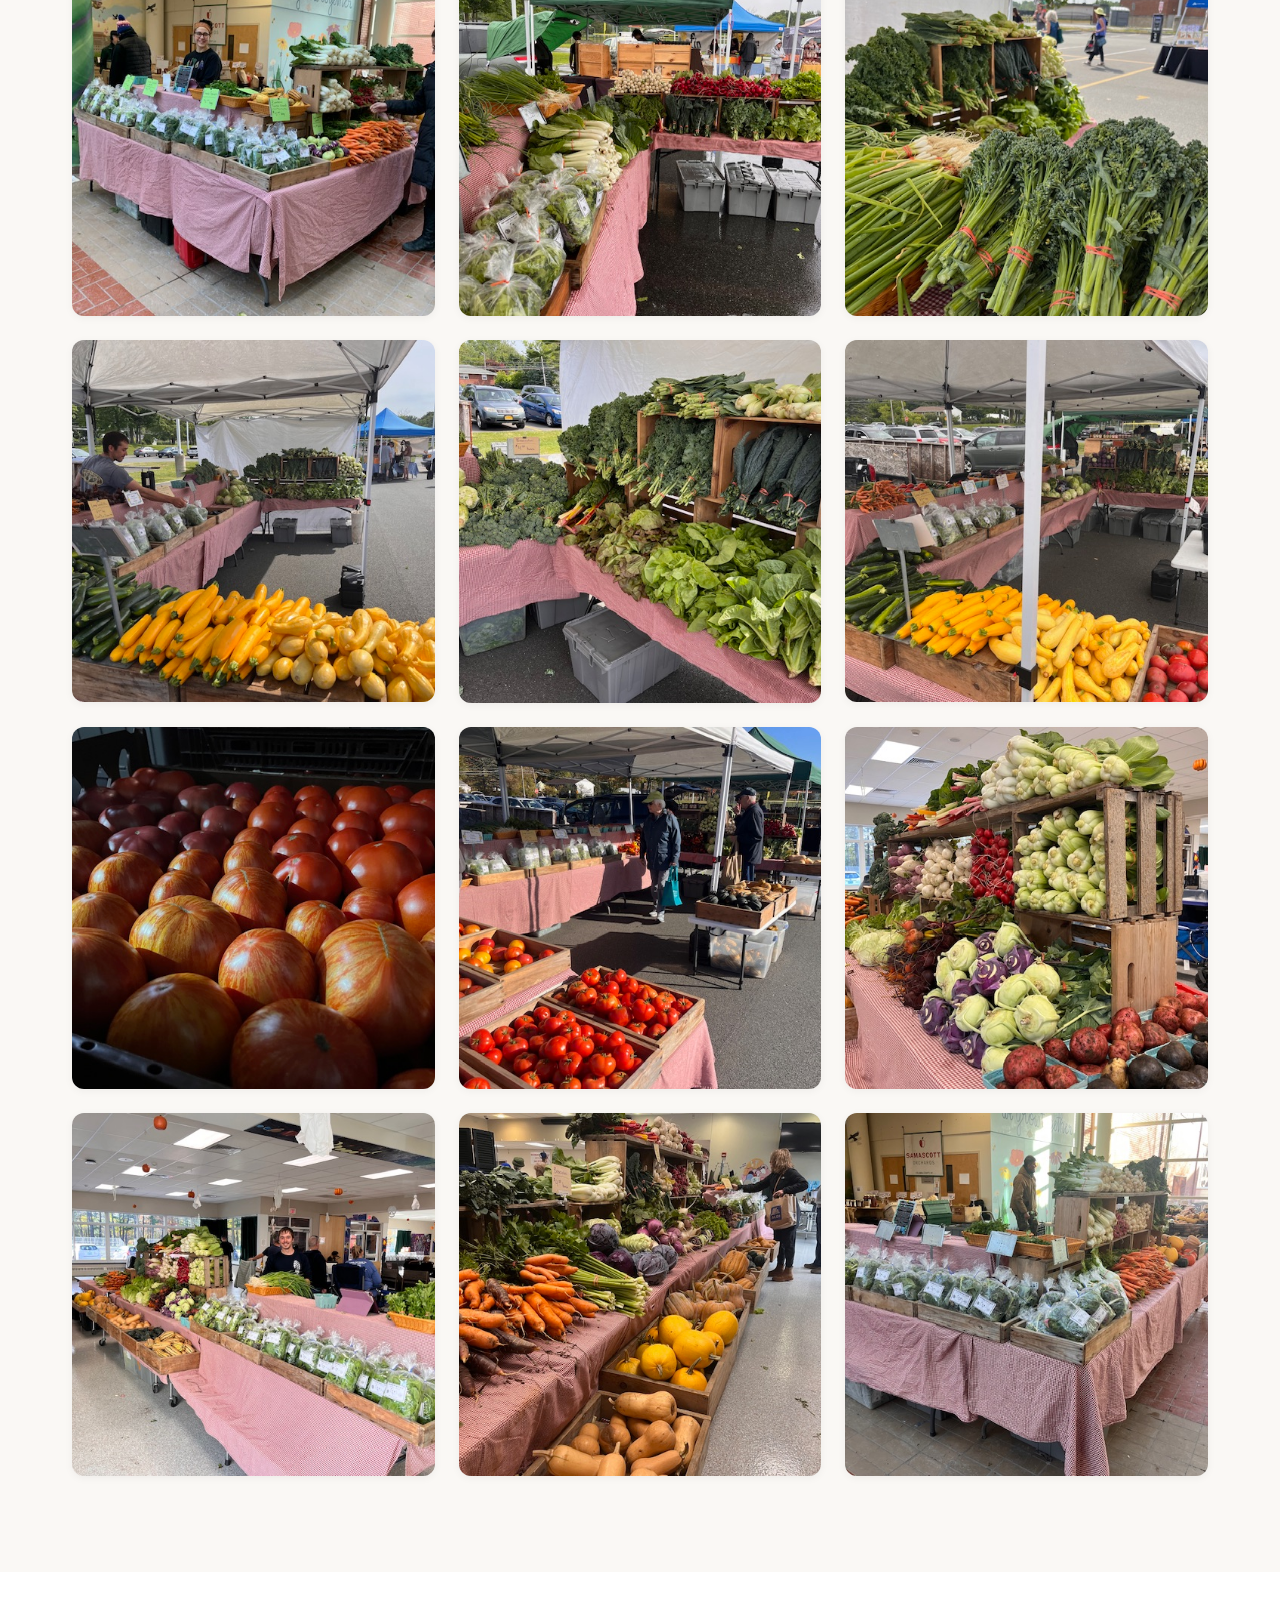
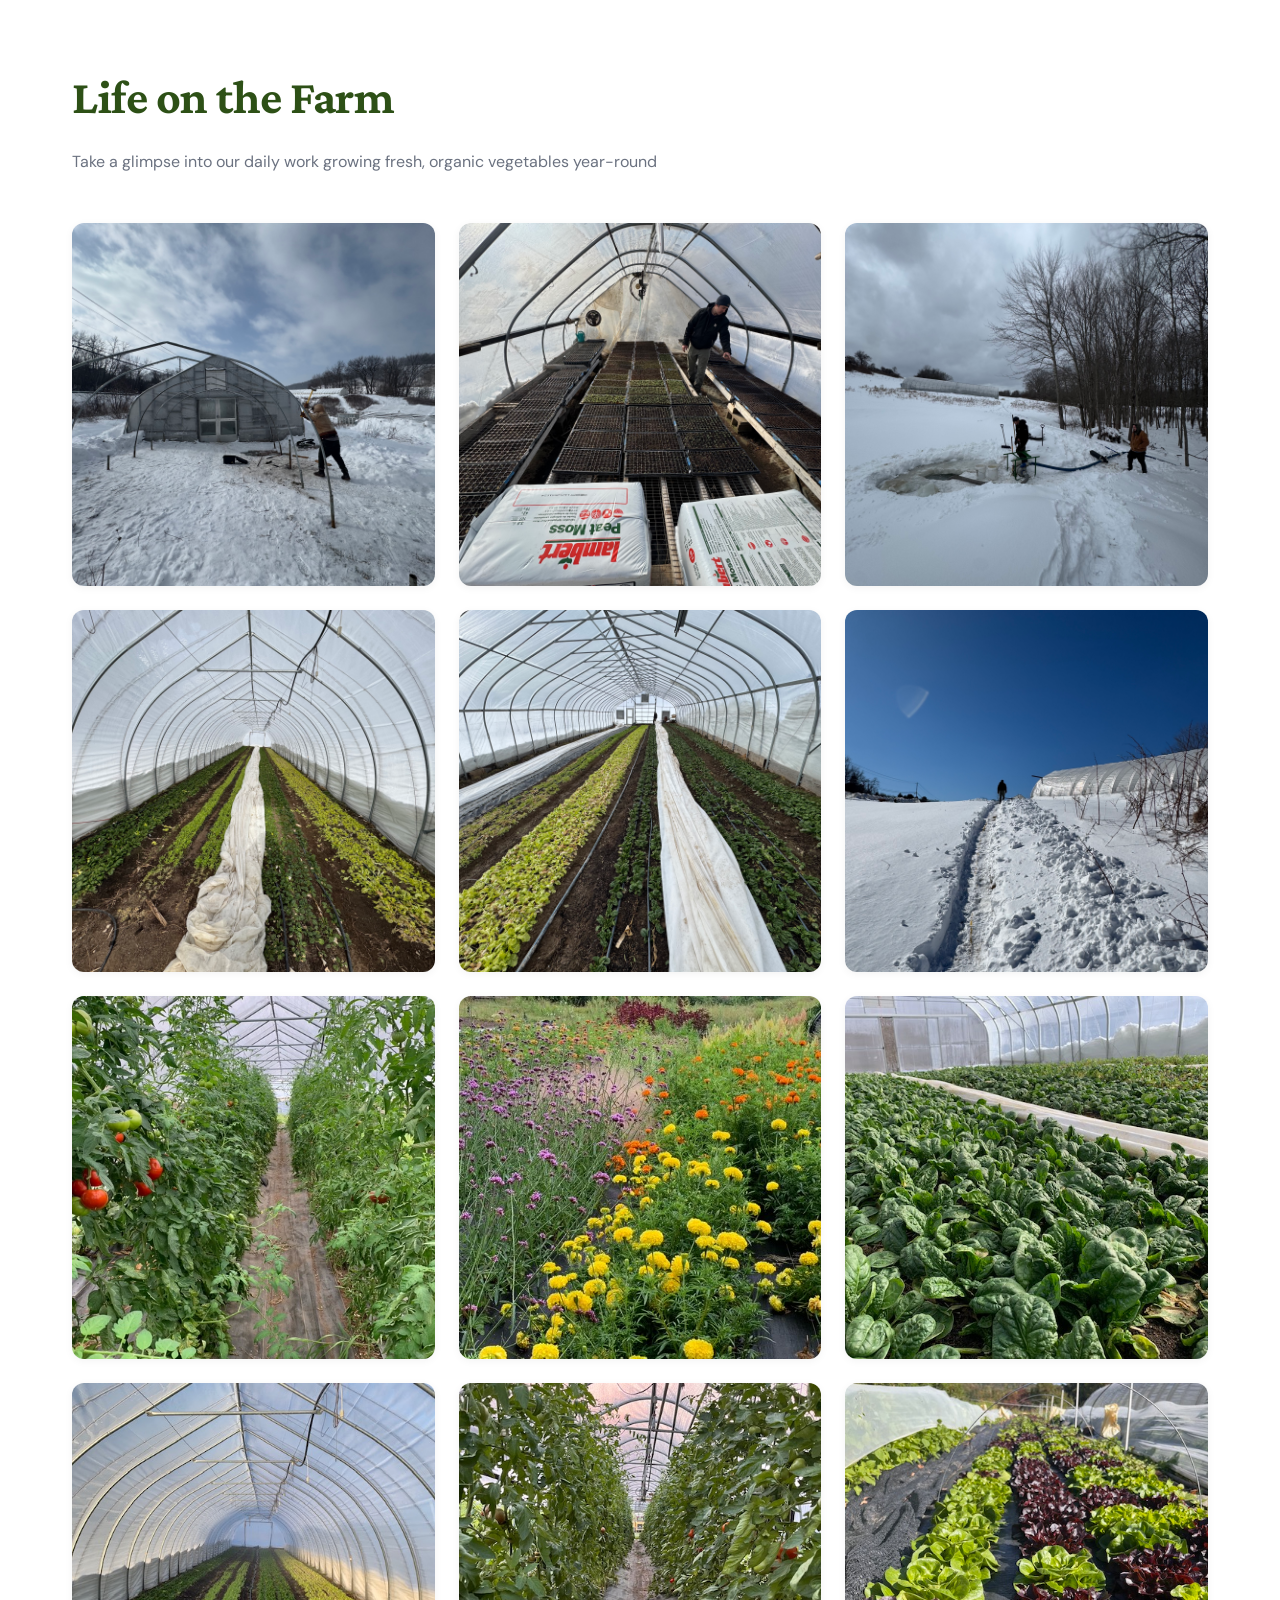
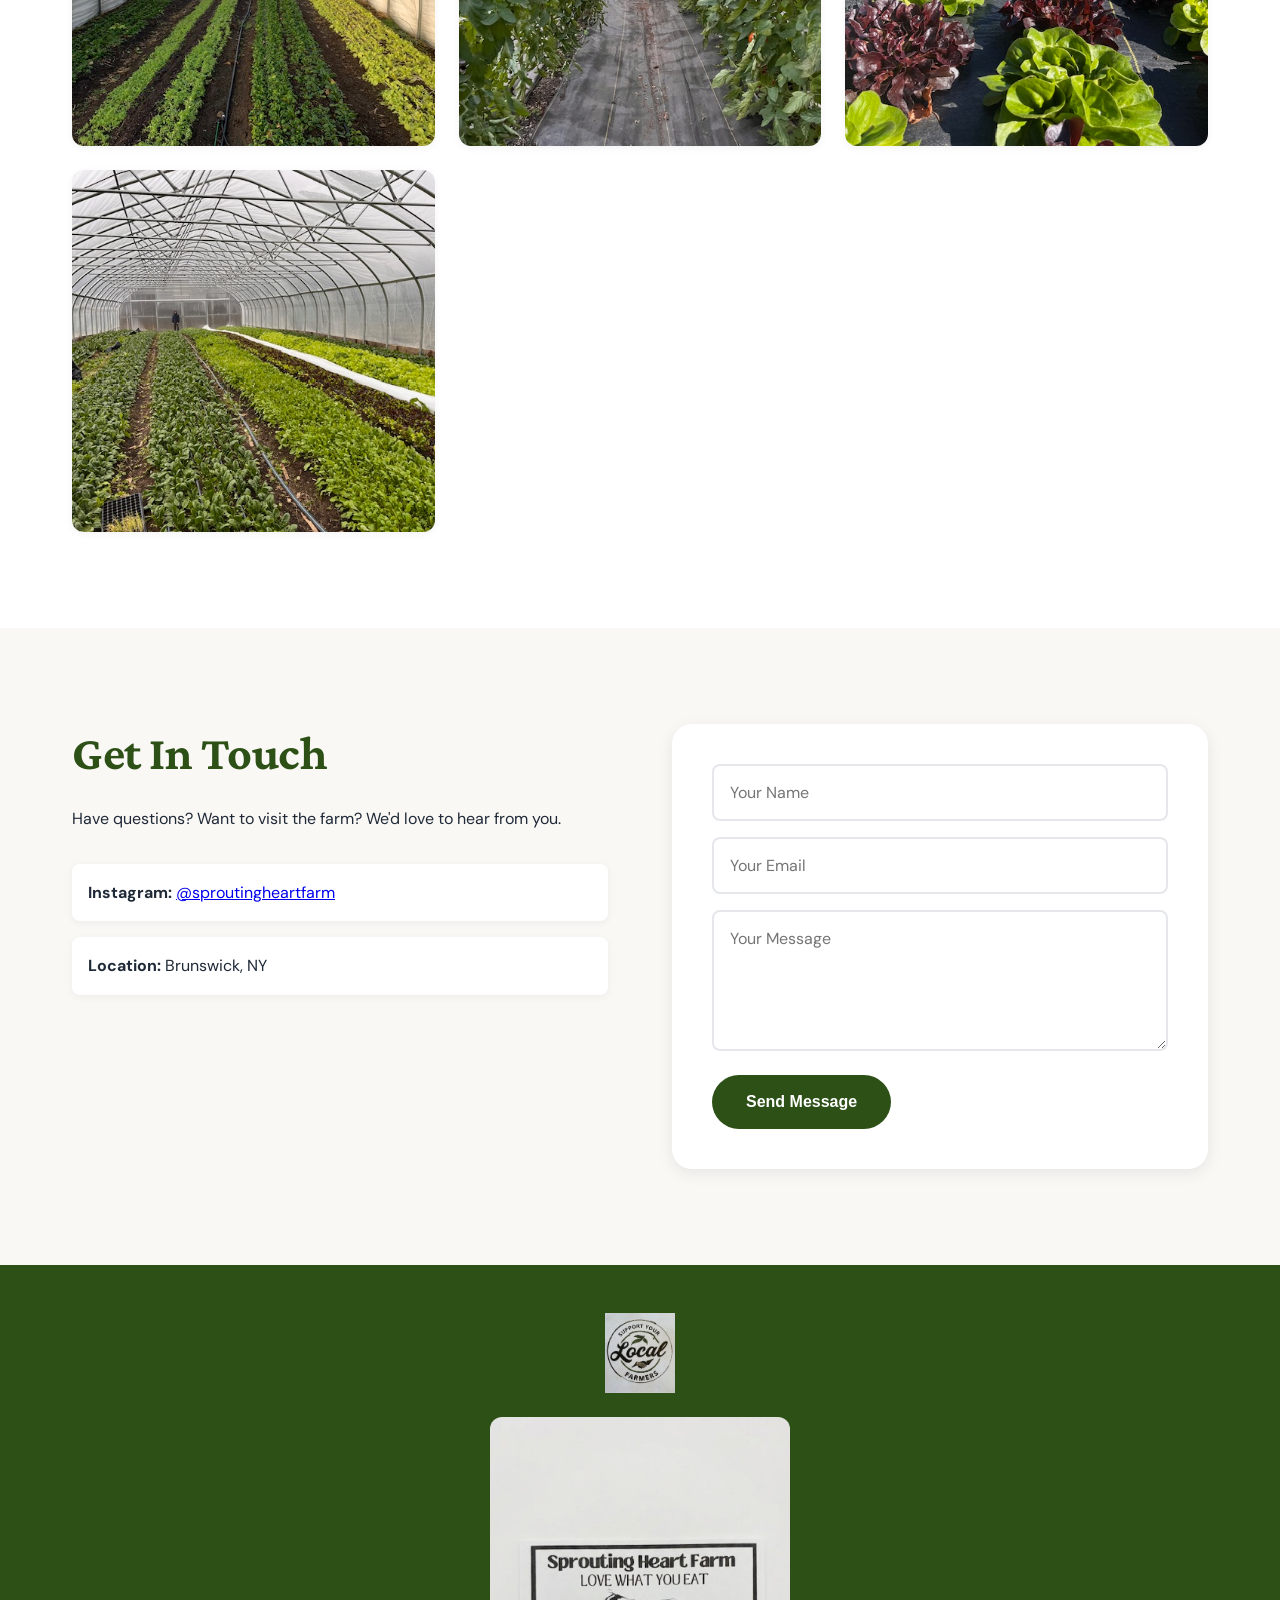
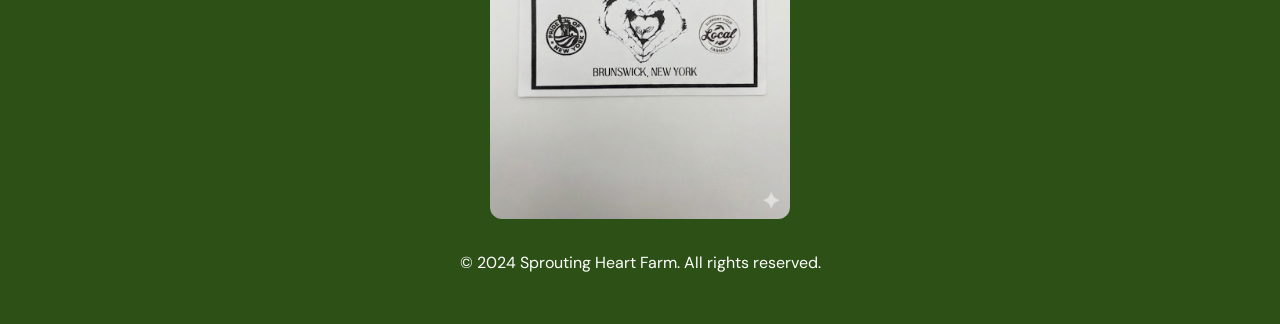
==== commit fe4af6d6: "Convert website to mobile-first responsive design - Restructure CSS from desktop-first to mobile-fir" ====
--- a/index.html
+++ b/index.html
@@ -15,7 +15,7 @@
     <nav class="navbar">
         <div class="nav-container">
             <div class="logo">
-                <img src="images/logo/love what you eat.png" alt="Sprouting Heart Farm - Love What You Eat">
+                <img src="images/logo/love what you eat.png" alt="Sprouting Heart Farm - Love What You Eat" loading="lazy">
             </div>
             <button class="hamburger" id="hamburger" aria-label="Menu">
                 <span></span>
@@ -52,7 +52,7 @@
                 </div>
             </div>
             <div class="hero-image">
-                <img src="images/logo/hands.png" alt="Sprouting Heart Farm Logo">
+                <img src="images/logo/hands.png" alt="Sprouting Heart Farm Logo" loading="lazy">
             </div>
         </div>
         <div class="scroll-indicator">
@@ -67,7 +67,7 @@
             <div class="about-grid">
                 <div class="about-image">
                     <div class="image-frame">
-                        <img src="images/logo/Pride of NY.png" alt="Pride of New York">
+                        <img src="images/logo/Pride of NY.png" alt="Pride of New York" loading="lazy">
                     </div>
                 </div>
                 <div class="about-content">
@@ -258,10 +258,10 @@
         <div class="container">
             <div class="footer-content">
                 <div class="footer-badges">
-                    <img src="images/logo/Support your local.png" alt="Support Your Local Farmers" class="footer-badge">
+                    <img src="images/logo/Support your local.png" alt="Support Your Local Farmers" class="footer-badge" loading="lazy">
                 </div>
                 <div class="footer-logo-image">
-                    <img src="images/logo/sprouting heart.jpg" alt="Sprouting Heart Farm">
+                    <img src="images/logo/sprouting heart.jpg" alt="Sprouting Heart Farm" loading="lazy">
                 </div>
                 <p>&copy; 2024 Sprouting Heart Farm. All rights reserved.</p>
             </div>
--- a/styles.css
+++ b/styles.css
@@ -8,14 +8,14 @@
     --color-text: #1f2937;
     --color-text-light: #6b7280;
     --color-border: #e5e7eb;
-    
+
     --font-display: 'Crimson Pro', serif;
     --font-body: 'DM Sans', sans-serif;
-    
+
     --shadow-sm: 0 2px 8px rgba(0, 0, 0, 0.05);
     --shadow-md: 0 4px 16px rgba(0, 0, 0, 0.08);
     --shadow-lg: 0 8px 32px rgba(0, 0, 0, 0.12);
-    
+
     --transition: all 0.3s cubic-bezier(0.4, 0, 0.2, 1);
 }
 
@@ -37,13 +37,14 @@
     overflow-x: hidden;
 }
 
+/* Container - Mobile First */
 .container {
     max-width: 1200px;
     margin: 0 auto;
-    padding: 0 2rem;
-}
-
-/* Navigation */
+    padding: 0 1rem;
+}
+
+/* Navigation - Mobile First */
 .navbar {
     position: fixed;
     top: 0;
@@ -69,7 +70,7 @@
 .nav-container {
     max-width: 1200px;
     margin: 0 auto;
-    padding: 1.5rem 2rem;
+    padding: 1rem;
     display: flex;
     justify-content: space-between;
     align-items: center;
@@ -81,45 +82,95 @@
 }
 
 .logo img {
-    height: 50px;
+    height: 40px;
     width: auto;
     object-fit: contain;
 }
 
+/* Mobile Menu - Default visible on mobile */
+.hamburger {
+    display: flex;
+    flex-direction: column;
+    gap: 5px;
+    background: none;
+    border: none;
+    cursor: pointer;
+    padding: 0.75rem;
+    z-index: 1001;
+    min-width: 48px;
+    min-height: 48px;
+    align-items: center;
+    justify-content: center;
+}
+
+.hamburger span {
+    width: 25px;
+    height: 3px;
+    background: var(--color-primary);
+    border-radius: 3px;
+    transition: var(--transition);
+}
+
+.hamburger.active span:nth-child(1) {
+    transform: rotate(45deg) translate(8px, 8px);
+}
+
+.hamburger.active span:nth-child(2) {
+    opacity: 0;
+}
+
+.hamburger.active span:nth-child(3) {
+    transform: rotate(-45deg) translate(7px, -7px);
+}
+
+/* Mobile Menu Styles */
 .nav-menu {
-    display: flex;
+    position: fixed;
+    top: 73px;
+    left: -100%;
+    width: 100%;
+    background: rgba(250, 248, 245, 0.98);
+    backdrop-filter: blur(10px);
+    flex-direction: column;
+    padding: 2rem 1rem;
+    gap: 0.5rem;
+    border-bottom: 1px solid var(--color-border);
+    transition: left 0.3s ease;
+    box-shadow: var(--shadow-md);
     list-style: none;
-    gap: 2.5rem;
+    display: flex;
+}
+
+.nav-menu.active {
+    left: 0;
+}
+
+.nav-menu li {
+    text-align: center;
 }
 
 .nav-menu a {
     text-decoration: none;
     color: var(--color-text);
     font-weight: 500;
-    font-size: 0.95rem;
+    font-size: 1.1rem;
     position: relative;
     transition: var(--transition);
-}
-
-.nav-menu a::after {
-    content: '';
-    position: absolute;
-    bottom: -4px;
-    left: 0;
-    width: 0;
-    height: 2px;
-    background: var(--color-primary);
-    transition: width 0.3s ease;
+    display: block;
+    padding: 1rem;
+    min-height: 48px;
+    display: flex;
+    align-items: center;
+    justify-content: center;
 }
 
 .nav-menu a:hover {
     color: var(--color-primary);
-}
-
-.nav-menu a:hover::after {
-    width: 100%;
-}
-
+    background: rgba(45, 80, 22, 0.05);
+    border-radius: 8px;
+}
+
+/* Cart Button - Mobile optimized */
 .cart-btn {
     position: relative;
     background: var(--color-primary);
@@ -132,6 +183,7 @@
     align-items: center;
     gap: 0.5rem;
     transition: var(--transition);
+    min-height: 48px;
 }
 
 .cart-btn:hover {
@@ -143,8 +195,8 @@
     background: var(--color-accent);
     color: white;
     border-radius: 50%;
-    width: 20px;
-    height: 20px;
+    width: 24px;
+    height: 24px;
     display: flex;
     align-items: center;
     justify-content: center;
@@ -152,41 +204,9 @@
     font-weight: 700;
 }
 
-/* Hamburger Menu */
-.hamburger {
-    display: none;
-    flex-direction: column;
-    gap: 5px;
-    background: none;
-    border: none;
-    cursor: pointer;
-    padding: 0.5rem;
-    z-index: 1001;
-}
-
-.hamburger span {
-    width: 25px;
-    height: 3px;
-    background: var(--color-primary);
-    border-radius: 3px;
-    transition: var(--transition);
-}
-
-.hamburger.active span:nth-child(1) {
-    transform: rotate(45deg) translate(8px, 8px);
-}
-
-.hamburger.active span:nth-child(2) {
-    opacity: 0;
-}
-
-.hamburger.active span:nth-child(3) {
-    transform: rotate(-45deg) translate(7px, -7px);
-}
-
-/* Hero Section */
+/* Hero Section - Mobile First */
 .hero {
-    padding: 10rem 2rem 6rem;
+    padding: 5rem 1rem 3rem;
     position: relative;
     overflow: hidden;
 }
@@ -208,19 +228,19 @@
     max-width: 1200px;
     margin: 0 auto;
     display: grid;
-    grid-template-columns: 1.2fr 1fr;
-    gap: 4rem;
+    grid-template-columns: 1fr;
+    gap: 2rem;
     align-items: center;
 }
 
 .hero-title {
     font-family: var(--font-display);
-    font-size: 5rem;
+    font-size: 2.5rem;
     font-weight: 700;
     line-height: 1.1;
     color: var(--color-primary);
     margin-bottom: 1.5rem;
-    letter-spacing: -2px;
+    letter-spacing: -1px;
 }
 
 .title-line {
@@ -244,19 +264,20 @@
 }
 
 .hero-subtitle {
-    font-size: 1.25rem;
+    font-size: 1rem;
     color: var(--color-text-light);
-    margin-bottom: 2.5rem;
-    max-width: 500px;
+    margin-bottom: 2rem;
     animation: fadeInUp 0.8s ease-out 0.4s backwards;
 }
 
 .hero-buttons {
     display: flex;
+    flex-direction: column;
     gap: 1rem;
     animation: fadeInUp 0.8s ease-out 0.6s backwards;
 }
 
+/* Buttons - Mobile First with 48px touch targets */
 .btn {
     padding: 1rem 2rem;
     border-radius: 50px;
@@ -266,6 +287,11 @@
     font-size: 1rem;
     display: inline-block;
     border: 2px solid transparent;
+    text-align: center;
+    min-height: 48px;
+    display: flex;
+    align-items: center;
+    justify-content: center;
 }
 
 .btn-primary {
@@ -295,29 +321,19 @@
     display: flex;
     align-items: center;
     justify-content: center;
+    order: -1;
 }
 
 .hero-image img {
-    max-width: 100%;
+    max-width: 80%;
     height: auto;
-    filter: drop-shadow(0 20px 40px rgba(0, 0, 0, 0.1));
-    animation: float 6s ease-in-out infinite;
+    filter: drop-shadow(0 10px 20px rgba(0, 0, 0, 0.1));
 }
 
 .image-placeholder {
-    font-size: 20rem;
+    font-size: 10rem;
     text-align: center;
-    filter: drop-shadow(0 20px 40px rgba(0, 0, 0, 0.1));
-    animation: float 6s ease-in-out infinite;
-}
-
-@keyframes float {
-    0%, 100% {
-        transform: translateY(0px);
-    }
-    50% {
-        transform: translateY(-20px);
-    }
+    filter: drop-shadow(0 10px 20px rgba(0, 0, 0, 0.1));
 }
 
 @keyframes fadeIn {
@@ -331,7 +347,7 @@
 
 .scroll-indicator {
     position: absolute;
-    bottom: 2rem;
+    bottom: 1rem;
     left: 50%;
     transform: translateX(-50%);
     display: flex;
@@ -361,16 +377,16 @@
     }
 }
 
-/* About Section */
+/* About Section - Mobile First */
 .about {
-    padding: 6rem 2rem;
+    padding: 3rem 1rem;
     background: var(--color-surface);
 }
 
 .about-grid {
     display: grid;
-    grid-template-columns: 1fr 1fr;
-    gap: 4rem;
+    grid-template-columns: 1fr;
+    gap: 2rem;
     align-items: center;
 }
 
@@ -393,33 +409,34 @@
 }
 
 .about-image .image-placeholder {
-    font-size: 15rem;
+    font-size: 10rem;
     text-align: center;
-    padding: 3rem;
+    padding: 2rem;
     background: linear-gradient(135deg, rgba(74, 124, 43, 0.1) 0%, rgba(217, 119, 6, 0.1) 100%);
 }
 
 .section-title {
     font-family: var(--font-display);
-    font-size: 3rem;
+    font-size: 2rem;
     font-weight: 700;
     color: var(--color-primary);
     margin-bottom: 1.5rem;
     line-height: 1.2;
-    letter-spacing: -1px;
+    letter-spacing: -0.5px;
 }
 
 .about-text {
     color: var(--color-text-light);
-    font-size: 1.1rem;
+    font-size: 1rem;
     margin-bottom: 1.5rem;
 }
 
+/* Stats Grid - Mobile First (stacked on mobile) */
 .stats-grid {
     display: grid;
-    grid-template-columns: repeat(3, 1fr);
-    gap: 2rem;
-    margin-top: 3rem;
+    grid-template-columns: 1fr;
+    gap: 1rem;
+    margin-top: 2rem;
 }
 
 .stat-card {
@@ -437,7 +454,7 @@
 
 .stat-number {
     font-family: var(--font-display);
-    font-size: 2.5rem;
+    font-size: 2rem;
     font-weight: 700;
     color: var(--color-primary);
     margin-bottom: 0.5rem;
@@ -450,27 +467,28 @@
     font-weight: 500;
 }
 
-/* Vegetables Section */
+/* Vegetables Section - Mobile First */
 .vegetables {
-    padding: 6rem 2rem;
+    padding: 3rem 1rem;
 }
 
 .section-header {
     text-align: center;
     max-width: 700px;
-    margin: 0 auto 4rem;
+    margin: 0 auto 2rem;
 }
 
 .section-subtitle {
-    font-size: 1.1rem;
+    font-size: 1rem;
     color: var(--color-text-light);
     margin-top: 1rem;
 }
 
+/* Products Grid - Mobile First (single column) */
 .products-grid {
     display: grid;
-    grid-template-columns: repeat(auto-fill, minmax(280px, 1fr));
-    gap: 2rem;
+    grid-template-columns: 1fr;
+    gap: 1.5rem;
 }
 
 .product-card {
@@ -539,6 +557,7 @@
     display: flex;
     gap: 0.75rem;
     margin-bottom: 1rem;
+    flex-wrap: wrap;
 }
 
 .product-badge {
@@ -552,7 +571,7 @@
 
 .add-to-cart-btn {
     width: 100%;
-    padding: 0.875rem;
+    padding: 1rem;
     background: var(--color-primary);
     color: white;
     border: none;
@@ -561,28 +580,29 @@
     cursor: pointer;
     transition: var(--transition);
     font-size: 1rem;
+    min-height: 48px;
 }
 
 .add-to-cart-btn:hover {
     background: var(--color-primary-light);
 }
 
-/* Pickup Info */
+/* Pickup Info - Mobile First */
 .pickup-info {
-    padding: 6rem 2rem;
+    padding: 3rem 1rem;
     background: var(--color-surface);
 }
 
 .pickup-grid {
     display: grid;
-    grid-template-columns: repeat(2, 1fr);
-    gap: 3rem;
-    margin-top: 3rem;
+    grid-template-columns: 1fr;
+    gap: 1.5rem;
+    margin-top: 2rem;
 }
 
 .pickup-card {
     text-align: center;
-    padding: 3rem 2rem;
+    padding: 2rem 1.5rem;
     background: var(--color-bg);
     border-radius: 20px;
     transition: var(--transition);
@@ -594,13 +614,13 @@
 }
 
 .pickup-icon {
-    font-size: 4rem;
+    font-size: 3rem;
     margin-bottom: 1rem;
 }
 
 .pickup-card h3 {
     font-family: var(--font-display);
-    font-size: 1.75rem;
+    font-size: 1.5rem;
     color: var(--color-primary);
     margin-bottom: 1rem;
 }
@@ -615,23 +635,22 @@
     color: var(--color-text);
 }
 
-/* Farmers Market Gallery Section */
+/* Gallery Sections - Mobile First */
 .market-gallery {
-    padding: 6rem 2rem;
+    padding: 3rem 1rem;
     background: var(--color-bg);
 }
 
-/* Farm Gallery Section */
 .farm-gallery {
-    padding: 6rem 2rem;
+    padding: 3rem 1rem;
     background: var(--color-surface);
 }
 
 .gallery-grid {
     display: grid;
-    grid-template-columns: repeat(3, 1fr);
-    gap: 1.5rem;
-    margin-top: 3rem;
+    grid-template-columns: 1fr;
+    gap: 1rem;
+    margin-top: 2rem;
 }
 
 .gallery-item {
@@ -656,15 +675,15 @@
     display: block;
 }
 
-/* Contact Section */
+/* Contact Section - Mobile First */
 .contact {
-    padding: 6rem 2rem;
+    padding: 3rem 1rem;
 }
 
 .contact-grid {
     display: grid;
-    grid-template-columns: 1fr 1fr;
-    gap: 4rem;
+    grid-template-columns: 1fr;
+    gap: 2rem;
     align-items: start;
 }
 
@@ -684,7 +703,7 @@
 
 .contact-form {
     background: var(--color-surface);
-    padding: 2.5rem;
+    padding: 1.5rem;
     border-radius: 20px;
     box-shadow: var(--shadow-md);
 }
@@ -707,11 +726,11 @@
     border-color: var(--color-primary);
 }
 
-/* Footer */
+/* Footer - Mobile First */
 .footer {
     background: var(--color-primary);
     color: white;
-    padding: 3rem 2rem;
+    padding: 2rem 1rem;
     text-align: center;
 }
 
@@ -726,16 +745,18 @@
     display: flex;
     gap: 1rem;
     justify-content: center;
+    flex-wrap: wrap;
 }
 
 .footer-badge {
-    height: 80px;
+    height: 60px;
     width: auto;
     object-fit: contain;
 }
 
 .footer-logo-image {
-    max-width: 300px;
+    max-width: 250px;
+    width: 100%;
 }
 
 .footer-logo-image img {
@@ -751,7 +772,7 @@
     margin-bottom: 1rem;
 }
 
-/* Cart Modal */
+/* Cart & Checkout Modals - Mobile First */
 .cart-modal,
 .checkout-modal {
     display: none;
@@ -777,7 +798,7 @@
 .checkout-content {
     background: var(--color-surface);
     border-radius: 20px;
-    width: 90%;
+    width: 95%;
     max-width: 600px;
     max-height: 90vh;
     overflow-y: auto;
@@ -798,7 +819,7 @@
 
 .cart-header,
 .checkout-header {
-    padding: 2rem;
+    padding: 1.5rem;
     border-bottom: 1px solid var(--color-border);
     display: flex;
     justify-content: space-between;
@@ -812,6 +833,11 @@
     cursor: pointer;
     color: var(--color-text-light);
     transition: var(--transition);
+    min-width: 48px;
+    min-height: 48px;
+    display: flex;
+    align-items: center;
+    justify-content: center;
 }
 
 .close-btn:hover {
@@ -819,7 +845,7 @@
 }
 
 .cart-items {
-    padding: 2rem;
+    padding: 1.5rem;
     min-height: 200px;
 }
 
@@ -827,10 +853,12 @@
     display: flex;
     justify-content: space-between;
     align-items: center;
-    padding: 1.5rem;
+    padding: 1rem;
     background: var(--color-bg);
     border-radius: 12px;
     margin-bottom: 1rem;
+    gap: 1rem;
+    flex-wrap: wrap;
 }
 
 .cart-item-info h4 {
@@ -847,6 +875,7 @@
     display: flex;
     align-items: center;
     gap: 1rem;
+    flex-wrap: wrap;
 }
 
 .quantity-controls {
@@ -856,8 +885,8 @@
 }
 
 .quantity-btn {
-    width: 30px;
-    height: 30px;
+    width: 36px;
+    height: 36px;
     border: none;
     background: var(--color-primary);
     color: white;
@@ -865,6 +894,11 @@
     cursor: pointer;
     font-weight: 700;
     transition: var(--transition);
+    min-width: 48px;
+    min-height: 48px;
+    display: flex;
+    align-items: center;
+    justify-content: center;
 }
 
 .quantity-btn:hover {
@@ -875,11 +909,12 @@
     background: var(--color-accent);
     color: white;
     border: none;
-    padding: 0.5rem 1rem;
+    padding: 0.75rem 1rem;
     border-radius: 50px;
     cursor: pointer;
     font-weight: 600;
     transition: var(--transition);
+    min-height: 48px;
 }
 
 .remove-btn:hover {
@@ -889,18 +924,18 @@
 .empty-cart {
     text-align: center;
     color: var(--color-text-light);
-    padding: 3rem;
+    padding: 2rem 1rem;
 }
 
 .cart-footer {
-    padding: 2rem;
+    padding: 1.5rem;
     border-top: 1px solid var(--color-border);
 }
 
 .cart-total {
     display: flex;
     justify-content: space-between;
-    font-size: 1.5rem;
+    font-size: 1.25rem;
     font-weight: 700;
     margin-bottom: 1.5rem;
     color: var(--color-primary);
@@ -910,9 +945,9 @@
     width: 100%;
 }
 
-/* Checkout Form */
+/* Checkout Form - Mobile First */
 #checkoutForm {
-    padding: 2rem;
+    padding: 1.5rem;
 }
 
 .form-group {
@@ -951,82 +986,370 @@
     border-radius: 12px;
     display: flex;
     justify-content: space-between;
-    font-size: 1.5rem;
+    font-size: 1.25rem;
     font-weight: 700;
     color: var(--color-primary);
     margin-bottom: 1.5rem;
 }
 
-/* Responsive Design */
-@media (max-width: 768px) {
-    .hamburger {
-        display: flex;
-    }
-
-    .nav-menu {
-        position: fixed;
-        top: 80px;
-        left: -100%;
-        width: 100%;
-        background: rgba(250, 248, 245, 0.98);
-        backdrop-filter: blur(10px);
-        flex-direction: column;
-        padding: 2rem;
-        gap: 1rem;
-        border-bottom: 1px solid var(--color-border);
-        transition: left 0.3s ease;
-        box-shadow: var(--shadow-md);
-    }
-
-    .nav-menu.active {
-        left: 0;
-    }
-
-    .nav-menu li {
-        text-align: center;
-    }
-
-    .nav-menu a {
-        display: block;
-        padding: 1rem;
+/* Reduced Motion Support */
+@media (prefers-reduced-motion: reduce) {
+    *,
+    *::before,
+    *::after {
+        animation-duration: 0.01ms !important;
+        animation-iteration-count: 1 !important;
+        transition-duration: 0.01ms !important;
+    }
+
+    .hero-image img,
+    .image-placeholder {
+        animation: none;
+    }
+
+    .scroll-arrow {
+        animation: none;
+    }
+}
+
+/* Tablet and Landscape Phones - 480px+ */
+@media (min-width: 480px) {
+    .container {
+        padding: 0 1.5rem;
+    }
+
+    .nav-container {
+        padding: 1.25rem 1.5rem;
+    }
+
+    .logo img {
+        height: 45px;
+    }
+
+    .hero {
+        padding: 6rem 1.5rem 4rem;
+    }
+
+    .hero-title {
+        font-size: 3rem;
+    }
+
+    .hero-subtitle {
         font-size: 1.1rem;
     }
 
-    .hero-content,
-    .about-grid,
-    .pickup-grid,
-    .contact-grid {
-        grid-template-columns: 1fr;
-    }
-
-    .hero {
-        padding: 8rem 2rem 4rem;
-    }
-
-    .hero-title {
-        font-size: 3.5rem;
-    }
-
-    .image-placeholder {
-        font-size: 12rem;
+    .hero-buttons {
+        flex-direction: row;
+    }
+
+    .hero-image img {
+        max-width: 90%;
     }
 
     .section-title {
         font-size: 2.5rem;
     }
 
-    .products-grid {
-        grid-template-columns: 1fr;
+    .about,
+    .vegetables,
+    .pickup-info,
+    .market-gallery,
+    .farm-gallery,
+    .contact {
+        padding: 4rem 1.5rem;
     }
 
     .gallery-grid {
         grid-template-columns: repeat(2, 1fr);
-        gap: 1rem;
-    }
-}
-
-@media (max-width: 480px) {
+        gap: 1.25rem;
+    }
+
+    .products-grid {
+        grid-template-columns: repeat(auto-fill, minmax(250px, 1fr));
+        gap: 1.5rem;
+    }
+
+    .pickup-grid {
+        grid-template-columns: repeat(2, 1fr);
+        gap: 2rem;
+    }
+
+    .pickup-icon {
+        font-size: 3.5rem;
+    }
+
+    .contact-form {
+        padding: 2rem;
+    }
+
+    .cart-content,
+    .checkout-content {
+        width: 90%;
+    }
+
+    .cart-header,
+    .checkout-header {
+        padding: 2rem;
+    }
+
+    .cart-items {
+        padding: 2rem;
+    }
+
+    .cart-footer {
+        padding: 2rem;
+    }
+
+    #checkoutForm {
+        padding: 2rem;
+    }
+
+    .cart-total,
+    .checkout-total {
+        font-size: 1.5rem;
+    }
+}
+
+/* Tablet Portrait - 768px+ */
+@media (min-width: 768px) {
+    .container {
+        padding: 0 2rem;
+    }
+
+    .nav-container {
+        padding: 1.5rem 2rem;
+    }
+
+    .logo img {
+        height: 50px;
+    }
+
+    /* Desktop Navigation */
+    .hamburger {
+        display: none;
+    }
+
+    .nav-menu {
+        position: static;
+        flex-direction: row;
+        width: auto;
+        background: transparent;
+        padding: 0;
+        gap: 2.5rem;
+        border-bottom: none;
+        box-shadow: none;
+        backdrop-filter: none;
+    }
+
+    .nav-menu li {
+        text-align: left;
+    }
+
+    .nav-menu a {
+        font-size: 0.95rem;
+        padding: 0;
+        min-height: auto;
+    }
+
+    .nav-menu a::after {
+        content: '';
+        position: absolute;
+        bottom: -4px;
+        left: 0;
+        width: 0;
+        height: 2px;
+        background: var(--color-primary);
+        transition: width 0.3s ease;
+    }
+
+    .nav-menu a:hover {
+        background: transparent;
+    }
+
+    .nav-menu a:hover::after {
+        width: 100%;
+    }
+
+    .hero {
+        padding: 8rem 2rem 5rem;
+    }
+
+    .hero-title {
+        font-size: 4rem;
+    }
+
+    .hero-subtitle {
+        font-size: 1.2rem;
+    }
+
+    .hero-image {
+        order: 0;
+    }
+
+    .hero-image img {
+        max-width: 100%;
+    }
+
+    .section-title {
+        font-size: 3rem;
+    }
+
+    .about,
+    .vegetables,
+    .pickup-info,
+    .market-gallery,
+    .farm-gallery,
+    .contact {
+        padding: 5rem 2rem;
+    }
+
+    .about-grid,
+    .contact-grid {
+        grid-template-columns: 1fr 1fr;
+        gap: 3rem;
+    }
+
+    .stats-grid {
+        grid-template-columns: repeat(3, 1fr);
+        gap: 1.5rem;
+        margin-top: 3rem;
+    }
+
     .gallery-grid {
-        grid-template-columns: 1fr;
-    }
-}
+        grid-template-columns: repeat(3, 1fr);
+        gap: 1.5rem;
+        margin-top: 3rem;
+    }
+
+    .products-grid {
+        grid-template-columns: repeat(auto-fill, minmax(280px, 1fr));
+        gap: 2rem;
+    }
+
+    .section-header {
+        margin: 0 auto 3rem;
+    }
+
+    .pickup-grid {
+        gap: 3rem;
+        margin-top: 3rem;
+    }
+
+    .pickup-card {
+        padding: 3rem 2rem;
+    }
+
+    .pickup-icon {
+        font-size: 4rem;
+    }
+
+    .pickup-card h3 {
+        font-size: 1.75rem;
+    }
+
+    .contact-form {
+        padding: 2.5rem;
+    }
+
+    .footer {
+        padding: 3rem 2rem;
+    }
+
+    .footer-badge {
+        height: 80px;
+    }
+
+    .footer-logo-image {
+        max-width: 300px;
+    }
+}
+
+/* Desktop - 1024px+ */
+@media (min-width: 1024px) {
+    .hero {
+        padding: 10rem 2rem 6rem;
+    }
+
+    .hero-content {
+        grid-template-columns: 1.2fr 1fr;
+        gap: 4rem;
+    }
+
+    .hero-title {
+        font-size: 5rem;
+        letter-spacing: -2px;
+    }
+
+    .hero-subtitle {
+        font-size: 1.25rem;
+        margin-bottom: 2.5rem;
+    }
+
+    .hero-image img {
+        filter: drop-shadow(0 20px 40px rgba(0, 0, 0, 0.1));
+        animation: float 6s ease-in-out infinite;
+    }
+
+    .image-placeholder {
+        font-size: 15rem;
+        animation: float 6s ease-in-out infinite;
+    }
+
+    @keyframes float {
+        0%, 100% {
+            transform: translateY(0px);
+        }
+        50% {
+            transform: translateY(-20px);
+        }
+    }
+
+    .scroll-indicator {
+        bottom: 2rem;
+    }
+
+    .about,
+    .vegetables,
+    .pickup-info,
+    .market-gallery,
+    .farm-gallery,
+    .contact {
+        padding: 6rem 2rem;
+    }
+
+    .about-grid {
+        gap: 4rem;
+    }
+
+    .about-image .image-placeholder {
+        font-size: 15rem;
+        padding: 3rem;
+    }
+
+    .stats-grid {
+        gap: 2rem;
+    }
+
+    .stat-number {
+        font-size: 2.5rem;
+    }
+
+    .section-header {
+        margin: 0 auto 4rem;
+    }
+
+    .about-text {
+        font-size: 1.1rem;
+    }
+}
+
+/* Large Desktop - 1280px+ */
+@media (min-width: 1280px) {
+    .nav-menu {
+        gap: 3rem;
+    }
+
+    .contact-grid {
+        gap: 4rem;
+    }
+}
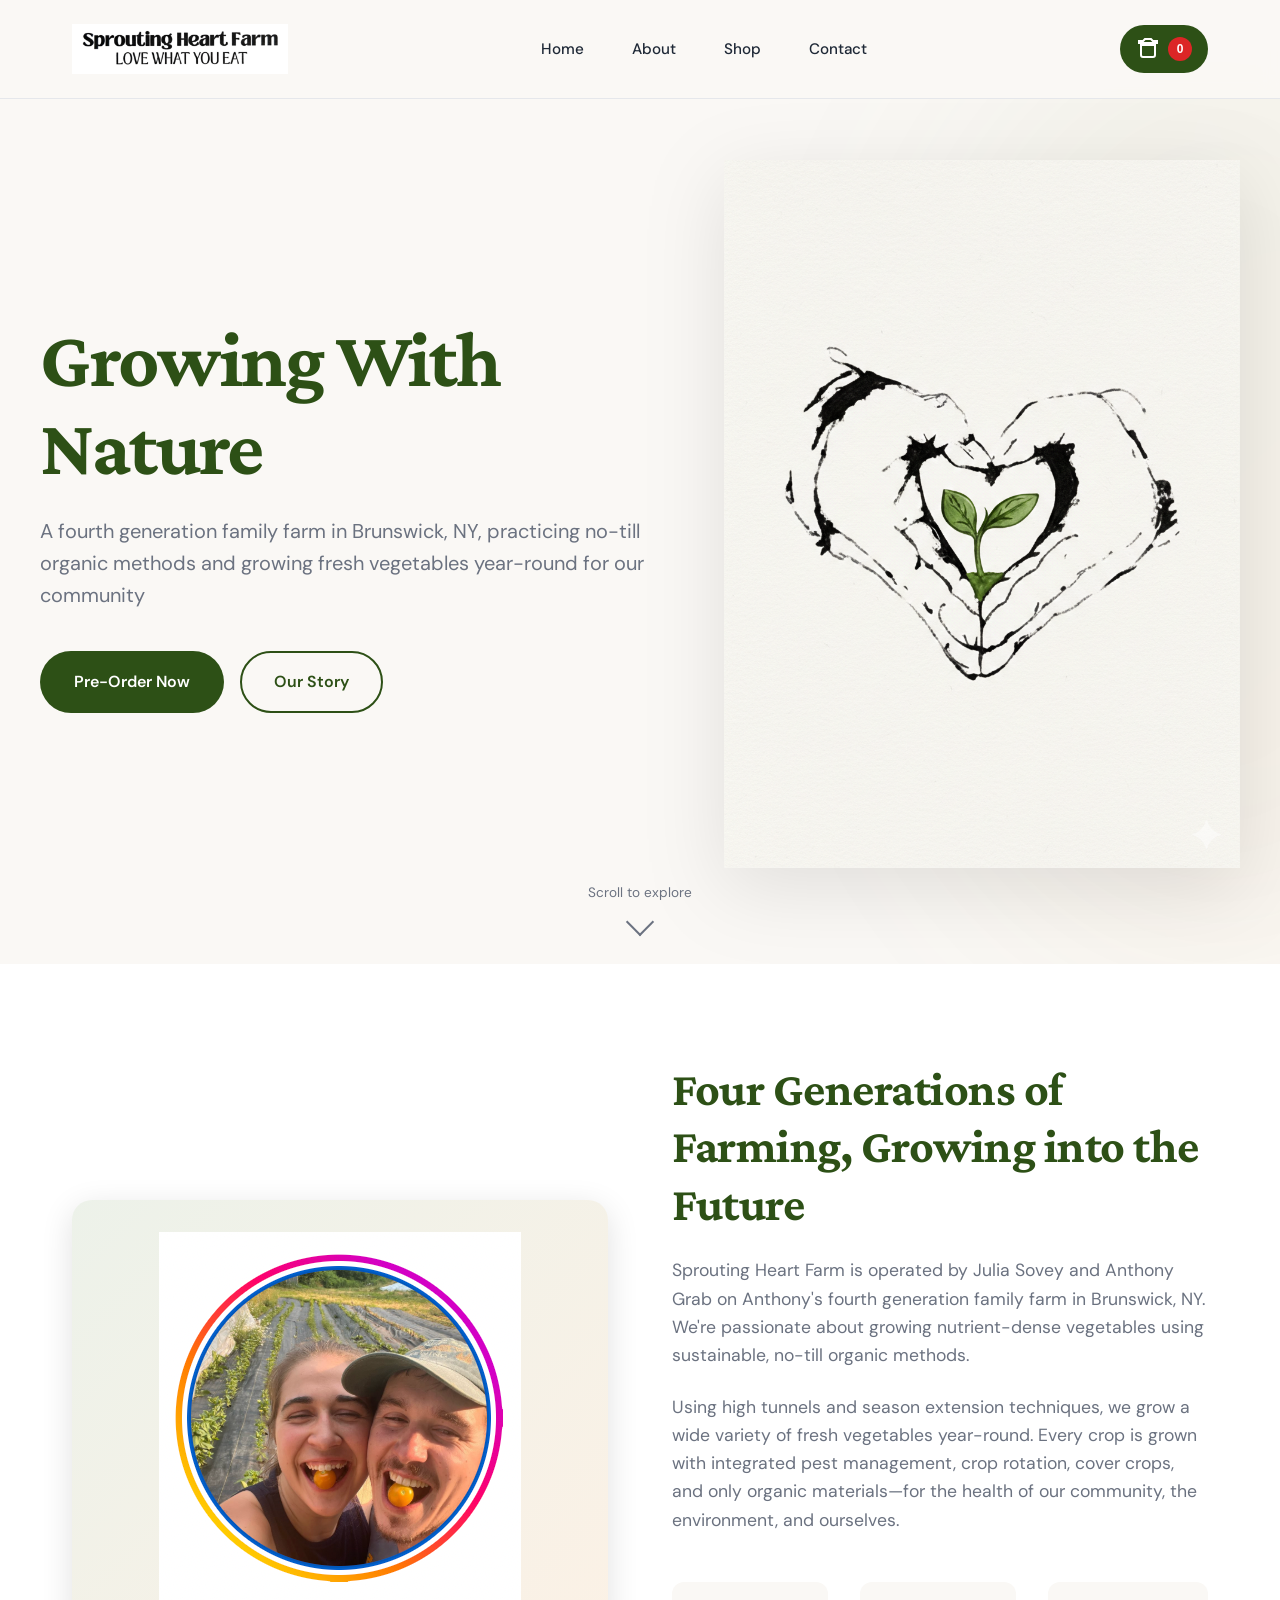
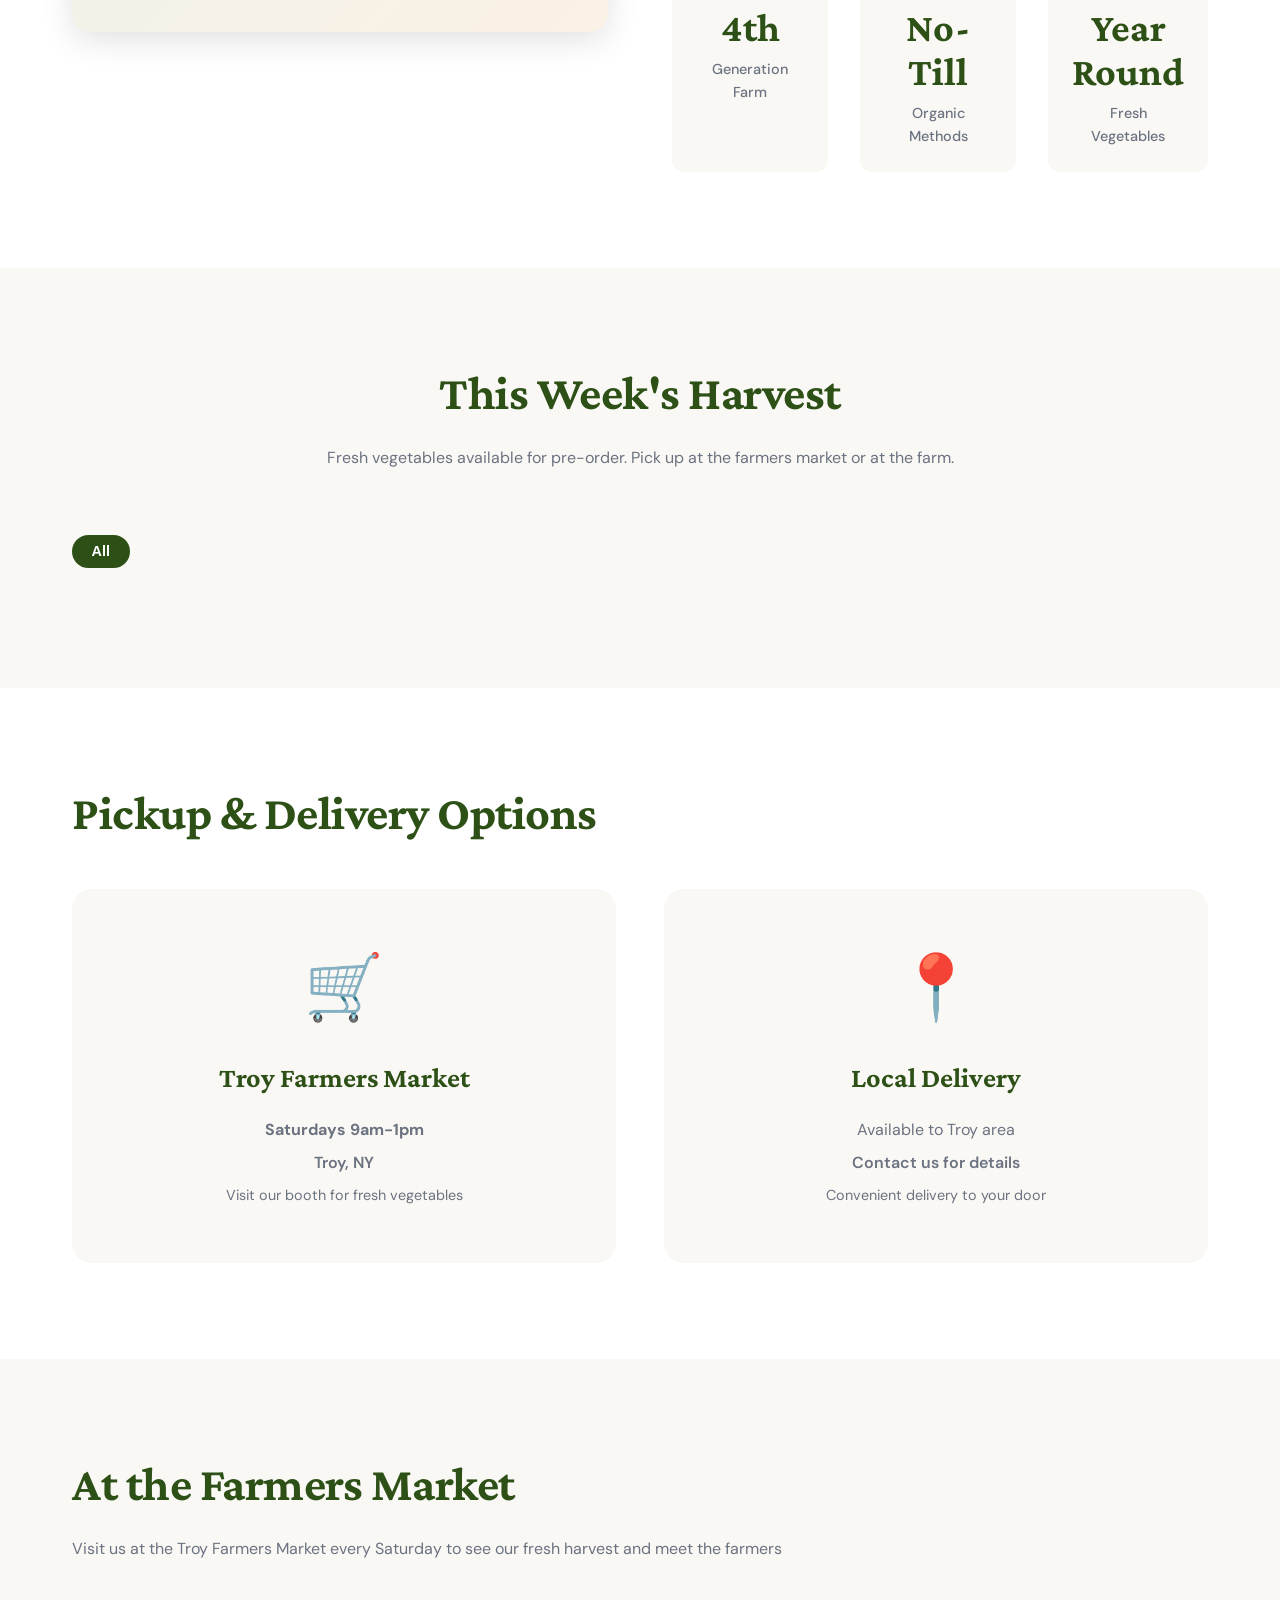
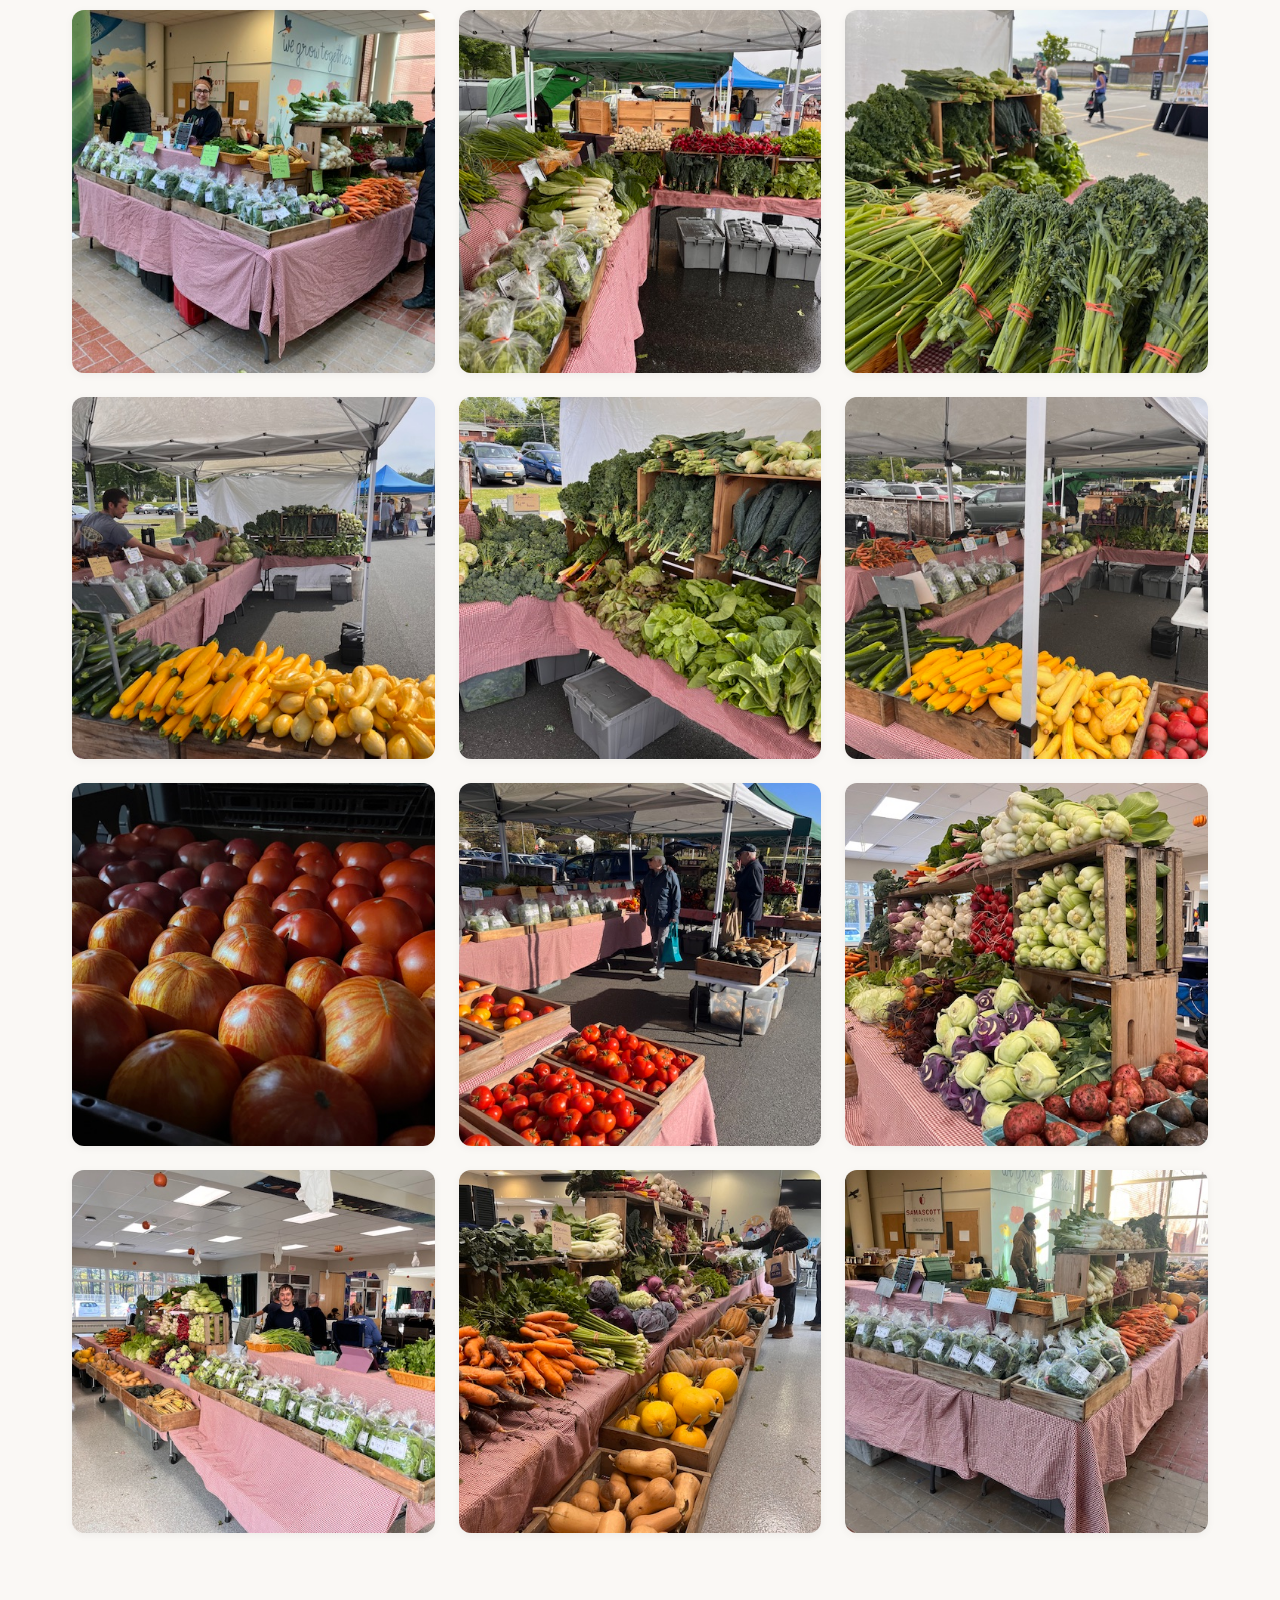
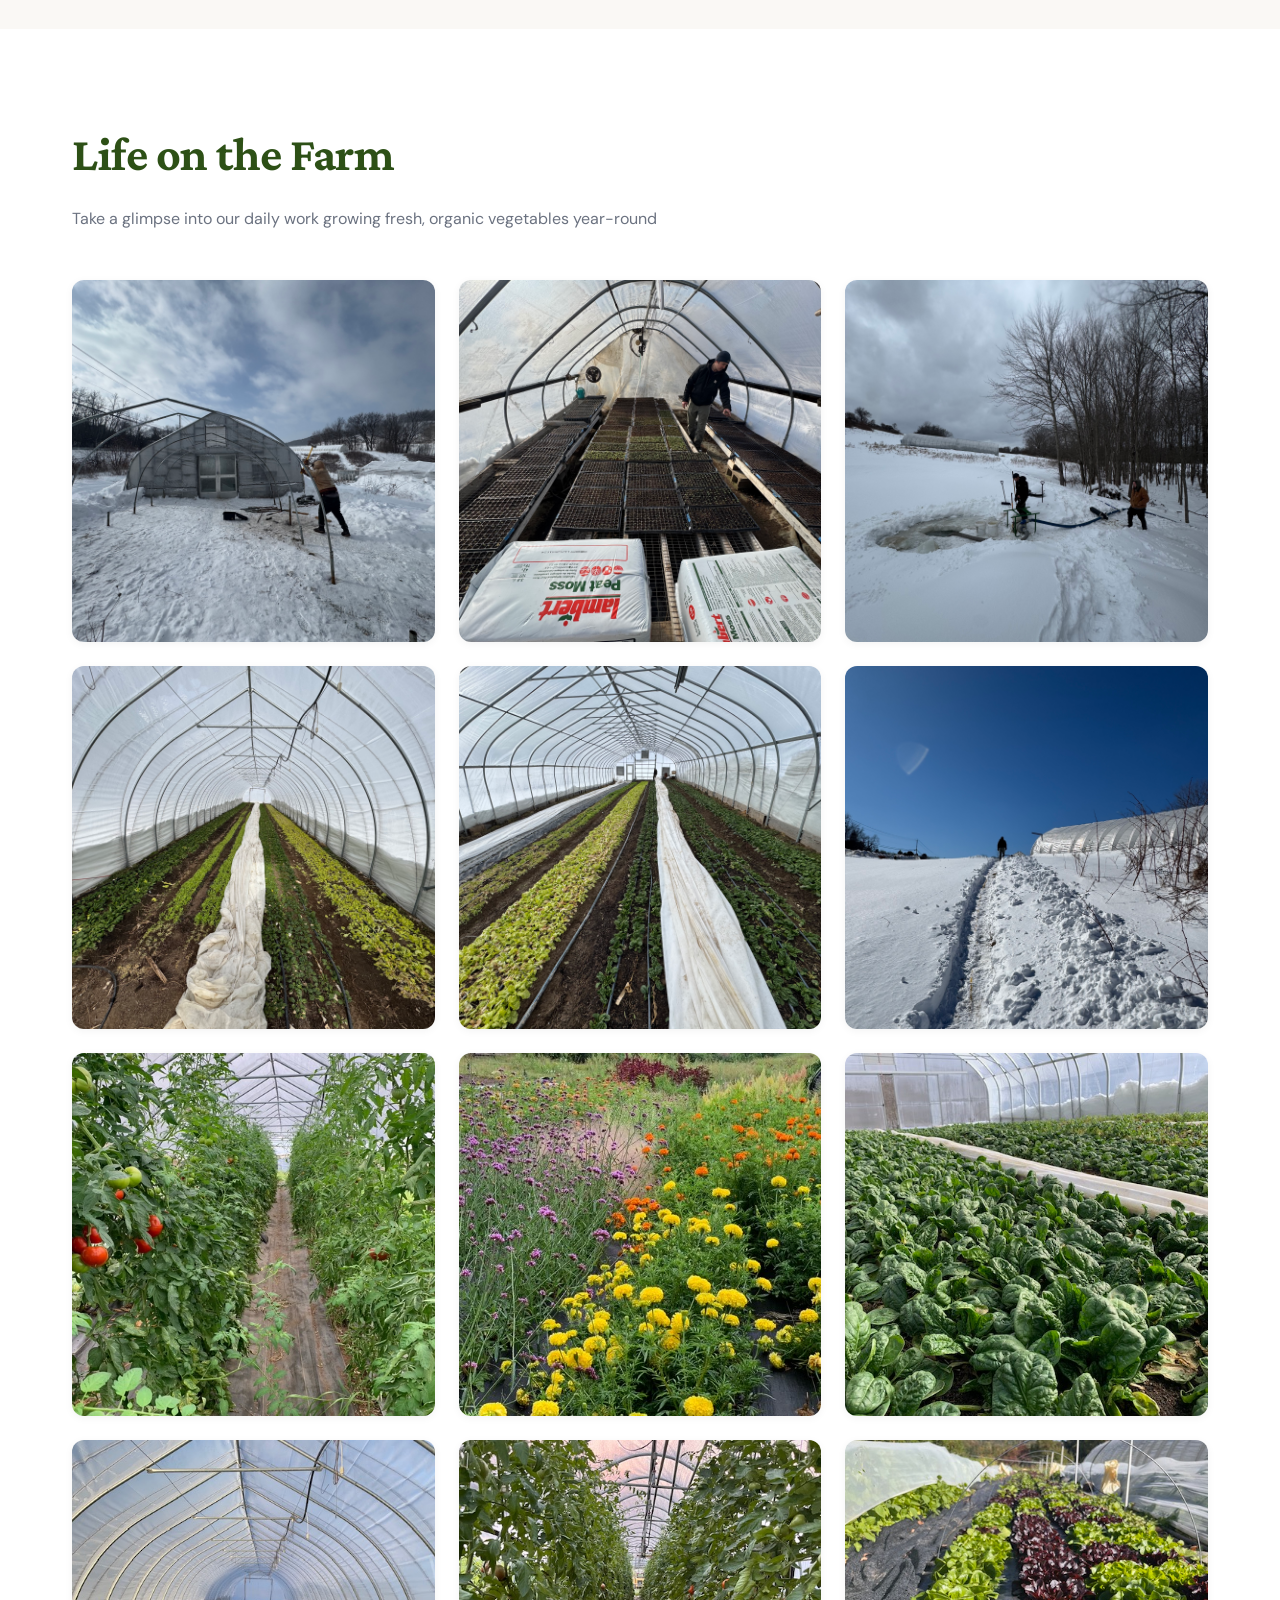
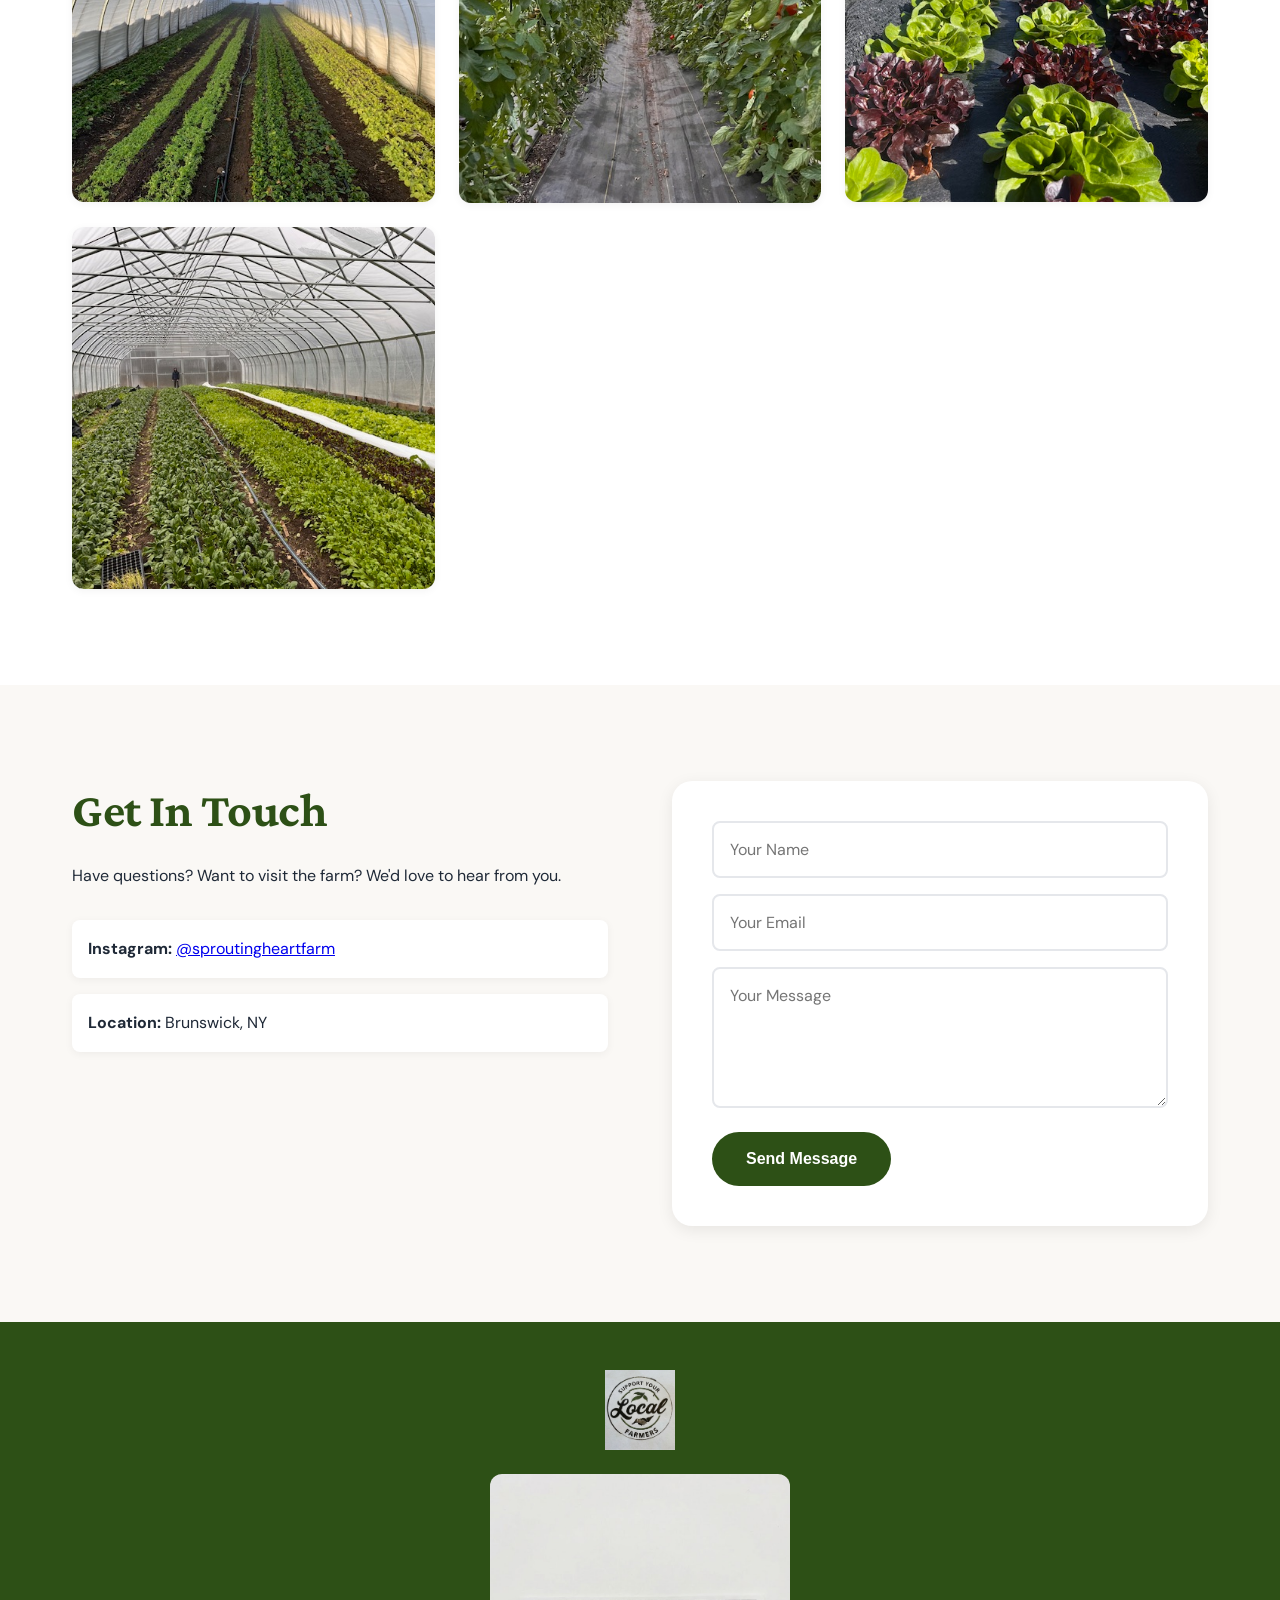
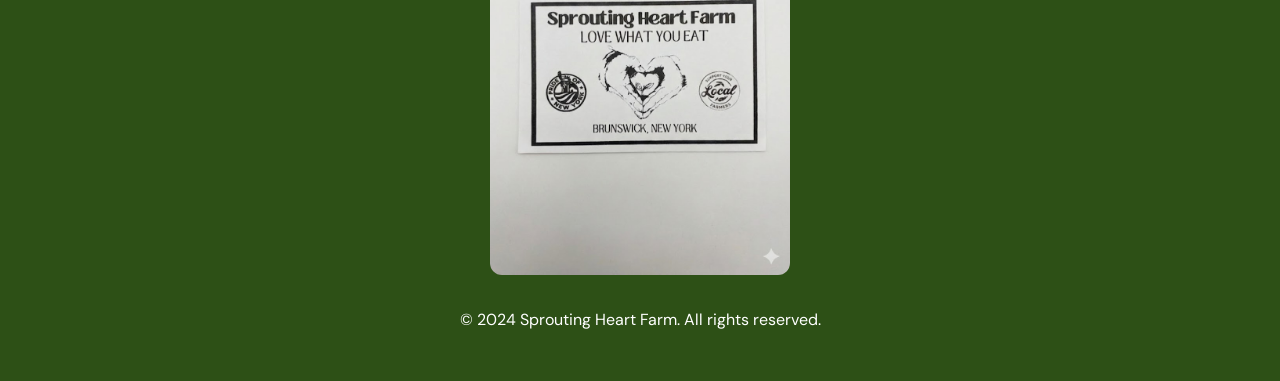
==== commit 4e9f7665: "Add product type filter and update Pride of NY image - Added dynamic filter buttons above the produc" ====
--- a/index.html
+++ b/index.html
@@ -5,7 +5,7 @@
     <meta name="viewport" content="width=device-width, initial-scale=1.0">
     <title>Sprouting Heart Farm | No-Till Organic Vegetables - Brunswick, NY</title>
     <link rel="icon" type="image/png" href="images/logo/hands.png">
-    <link rel="stylesheet" href="styles.css">
+    <link rel="stylesheet" href="styles.css?v=2">
     <link rel="preconnect" href="https://fonts.googleapis.com">
     <link rel="preconnect" href="https://fonts.gstatic.com" crossorigin>
     <link href="https://fonts.googleapis.com/css2?family=Crimson+Pro:wght@400;600;700&family=DM+Sans:wght@400;500;700&display=swap" rel="stylesheet">
@@ -67,7 +67,7 @@
             <div class="about-grid">
                 <div class="about-image">
                     <div class="image-frame">
-                        <img src="images/logo/Pride of NY.png" alt="Pride of New York" loading="lazy">
+                        <img src="images/logo/123.png" alt="Pride of New York" loading="lazy">
                     </div>
                 </div>
                 <div class="about-content">
@@ -101,6 +101,10 @@
                 <p class="section-subtitle">Fresh vegetables available for pre-order. Pick up at the farmers market or at the farm.</p>
             </div>
             
+            <div class="product-filters" id="productFilters">
+                <!-- Filter buttons will be dynamically inserted here -->
+            </div>
+
             <div class="products-grid" id="productsGrid">
                 <!-- Products will be dynamically inserted here -->
             </div>
@@ -242,10 +246,10 @@
                     </div>
                 </div>
                 <div class="contact-form">
-                    <form id="contactForm">
-                        <input type="text" placeholder="Your Name" required>
-                        <input type="email" placeholder="Your Email" required>
-                        <textarea placeholder="Your Message" rows="5" required></textarea>
+                    <form id="contactForm" autocomplete="on">
+                        <input type="text" id="contact-name" name="name" placeholder="Your Name" autocomplete="name" required>
+                        <input type="email" id="contact-email" name="email" placeholder="Your Email" autocomplete="email" required>
+                        <textarea id="contact-message" name="message" placeholder="Your Message" rows="5" autocomplete="off" required></textarea>
                         <button type="submit" class="btn btn-primary">Send Message</button>
                     </form>
                 </div>
@@ -295,30 +299,30 @@
                 <h2>Complete Your Order</h2>
                 <button class="close-btn" id="closeCheckout">&times;</button>
             </div>
-            <form id="checkoutForm">
-                <div class="form-group">
-                    <label>Full Name</label>
-                    <input type="text" required>
-                </div>
-                <div class="form-group">
-                    <label>Email</label>
-                    <input type="email" required>
-                </div>
-                <div class="form-group">
-                    <label>Phone</label>
-                    <input type="tel" required>
-                </div>
-                <div class="form-group">
-                    <label>Pickup/Delivery Method</label>
-                    <select required>
+            <form id="checkoutForm" autocomplete="on">
+                <div class="form-group">
+                    <label for="checkout-name">Full Name</label>
+                    <input type="text" id="checkout-name" name="name" autocomplete="name" required>
+                </div>
+                <div class="form-group">
+                    <label for="checkout-email">Email</label>
+                    <input type="email" id="checkout-email" name="email" autocomplete="email" required>
+                </div>
+                <div class="form-group">
+                    <label for="checkout-phone">Phone</label>
+                    <input type="tel" id="checkout-phone" name="tel" autocomplete="tel" required>
+                </div>
+                <div class="form-group">
+                    <label for="checkout-method">Pickup/Delivery Method</label>
+                    <select id="checkout-method" name="method" required>
                         <option value="">Select method</option>
                         <option value="Farm Pickup">Troy Farmers Market (Saturdays 9am-1pm)</option>
                         <option value="Local Delivery">Local Delivery (Troy area)</option>
                     </select>
                 </div>
                 <div class="form-group">
-                    <label>Additional Notes</label>
-                    <textarea rows="3"></textarea>
+                    <label for="checkout-notes">Additional Notes</label>
+                    <textarea id="checkout-notes" name="notes" rows="3" autocomplete="off"></textarea>
                 </div>
                 <div class="checkout-total">
                     <span>Order Total:</span>
--- a/styles.css
+++ b/styles.css
@@ -484,6 +484,32 @@
     margin-top: 1rem;
 }
 
+/* Product Filter Buttons */
+.product-filters {
+    display: flex;
+    flex-wrap: wrap;
+    gap: 0.5rem;
+    margin-bottom: 1.5rem;
+}
+
+.filter-btn {
+    background: white;
+    color: #2d5016;
+    border: 2px solid #2d5016;
+    padding: 0.4rem 1.1rem;
+    border-radius: 50px;
+    font-size: 0.9rem;
+    font-weight: 600;
+    cursor: pointer;
+    transition: background 0.2s, color 0.2s;
+}
+
+.filter-btn:hover,
+.filter-btn.active {
+    background: #2d5016;
+    color: white;
+}
+
 /* Products Grid - Mobile First (single column) */
 .products-grid {
     display: grid;
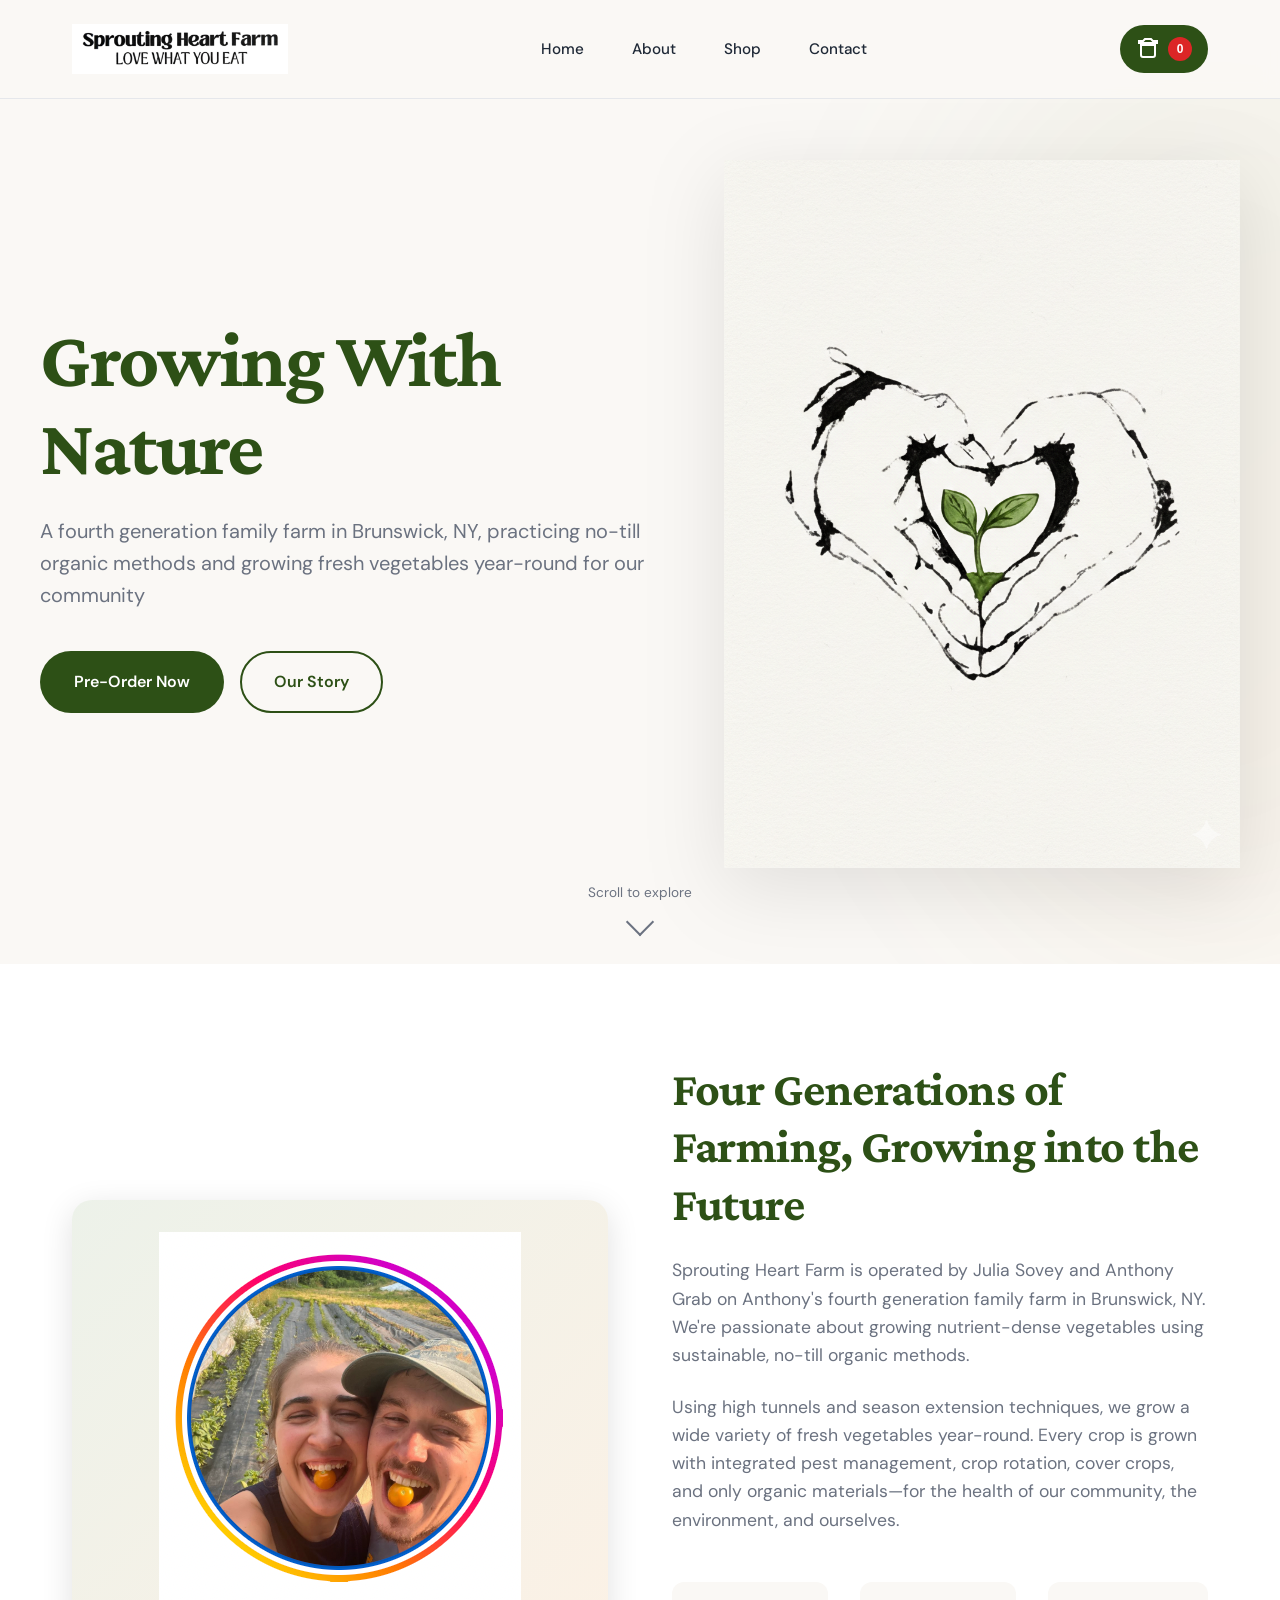
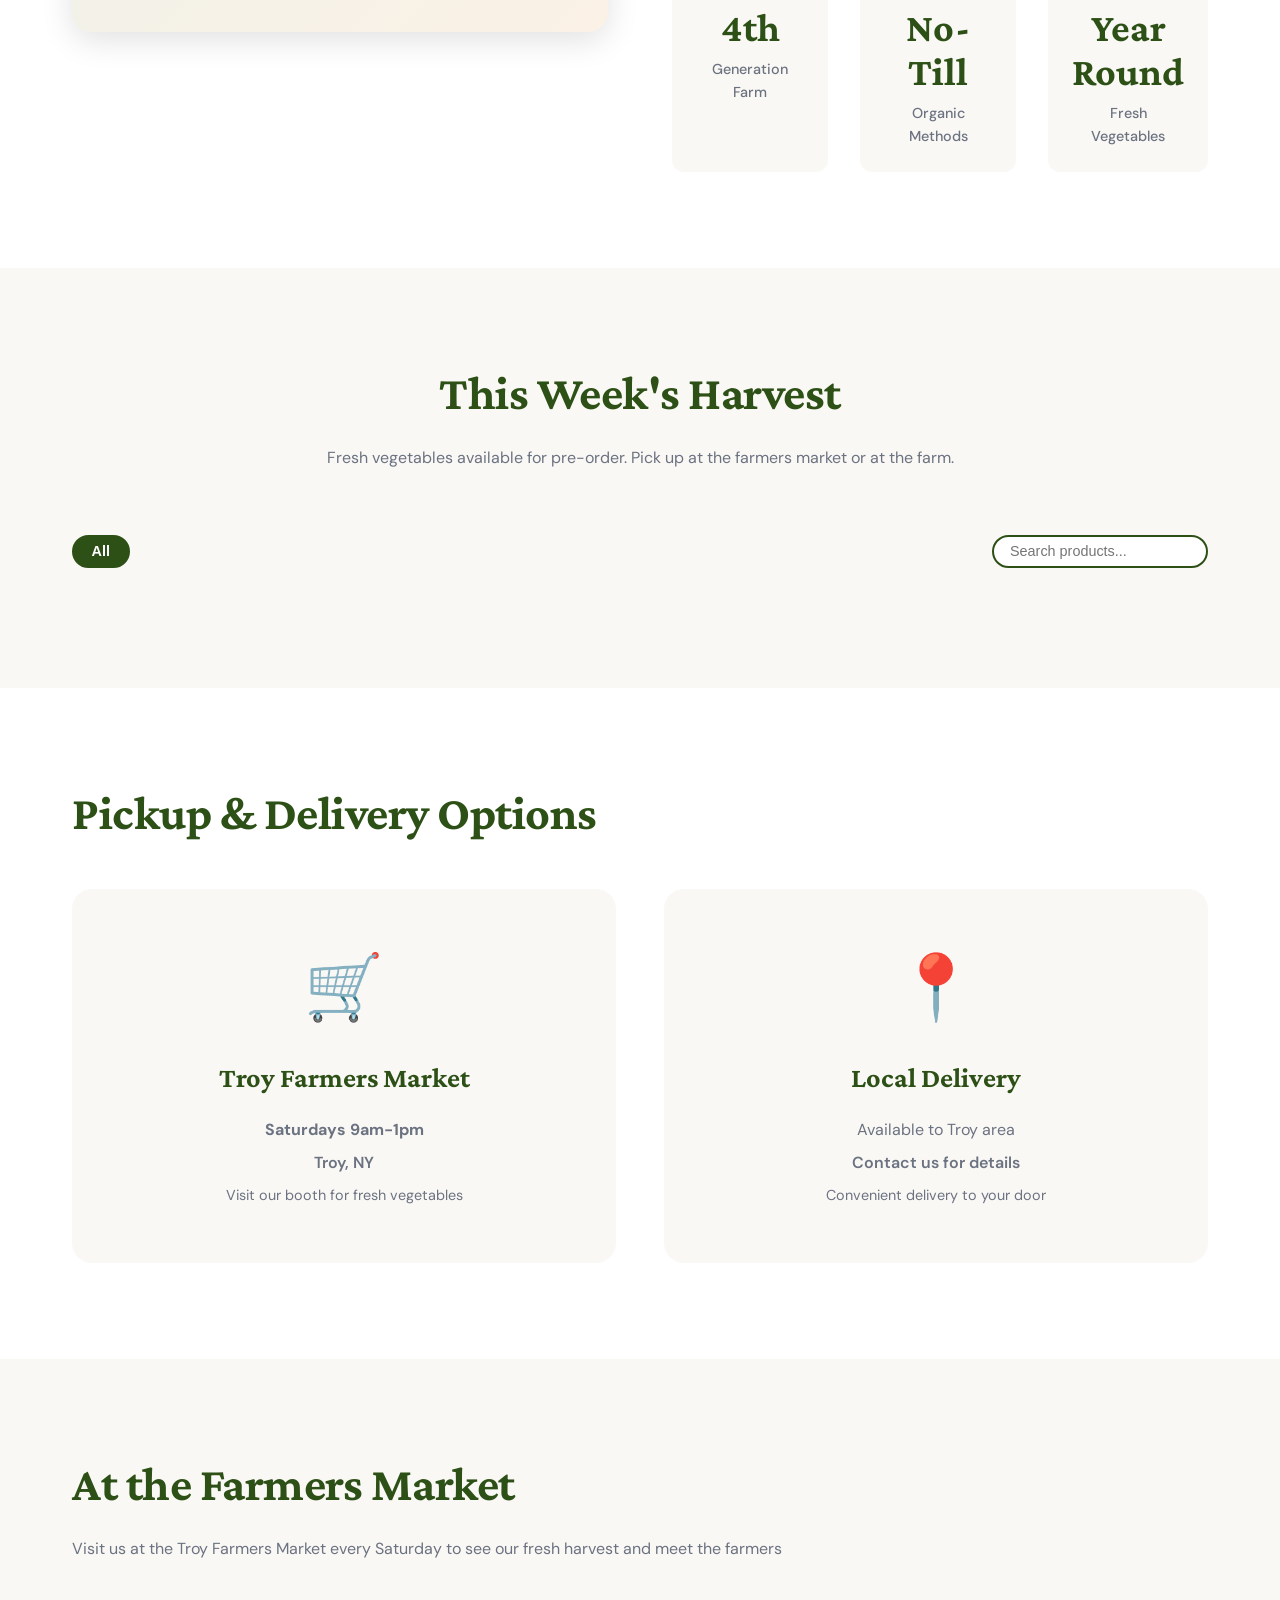
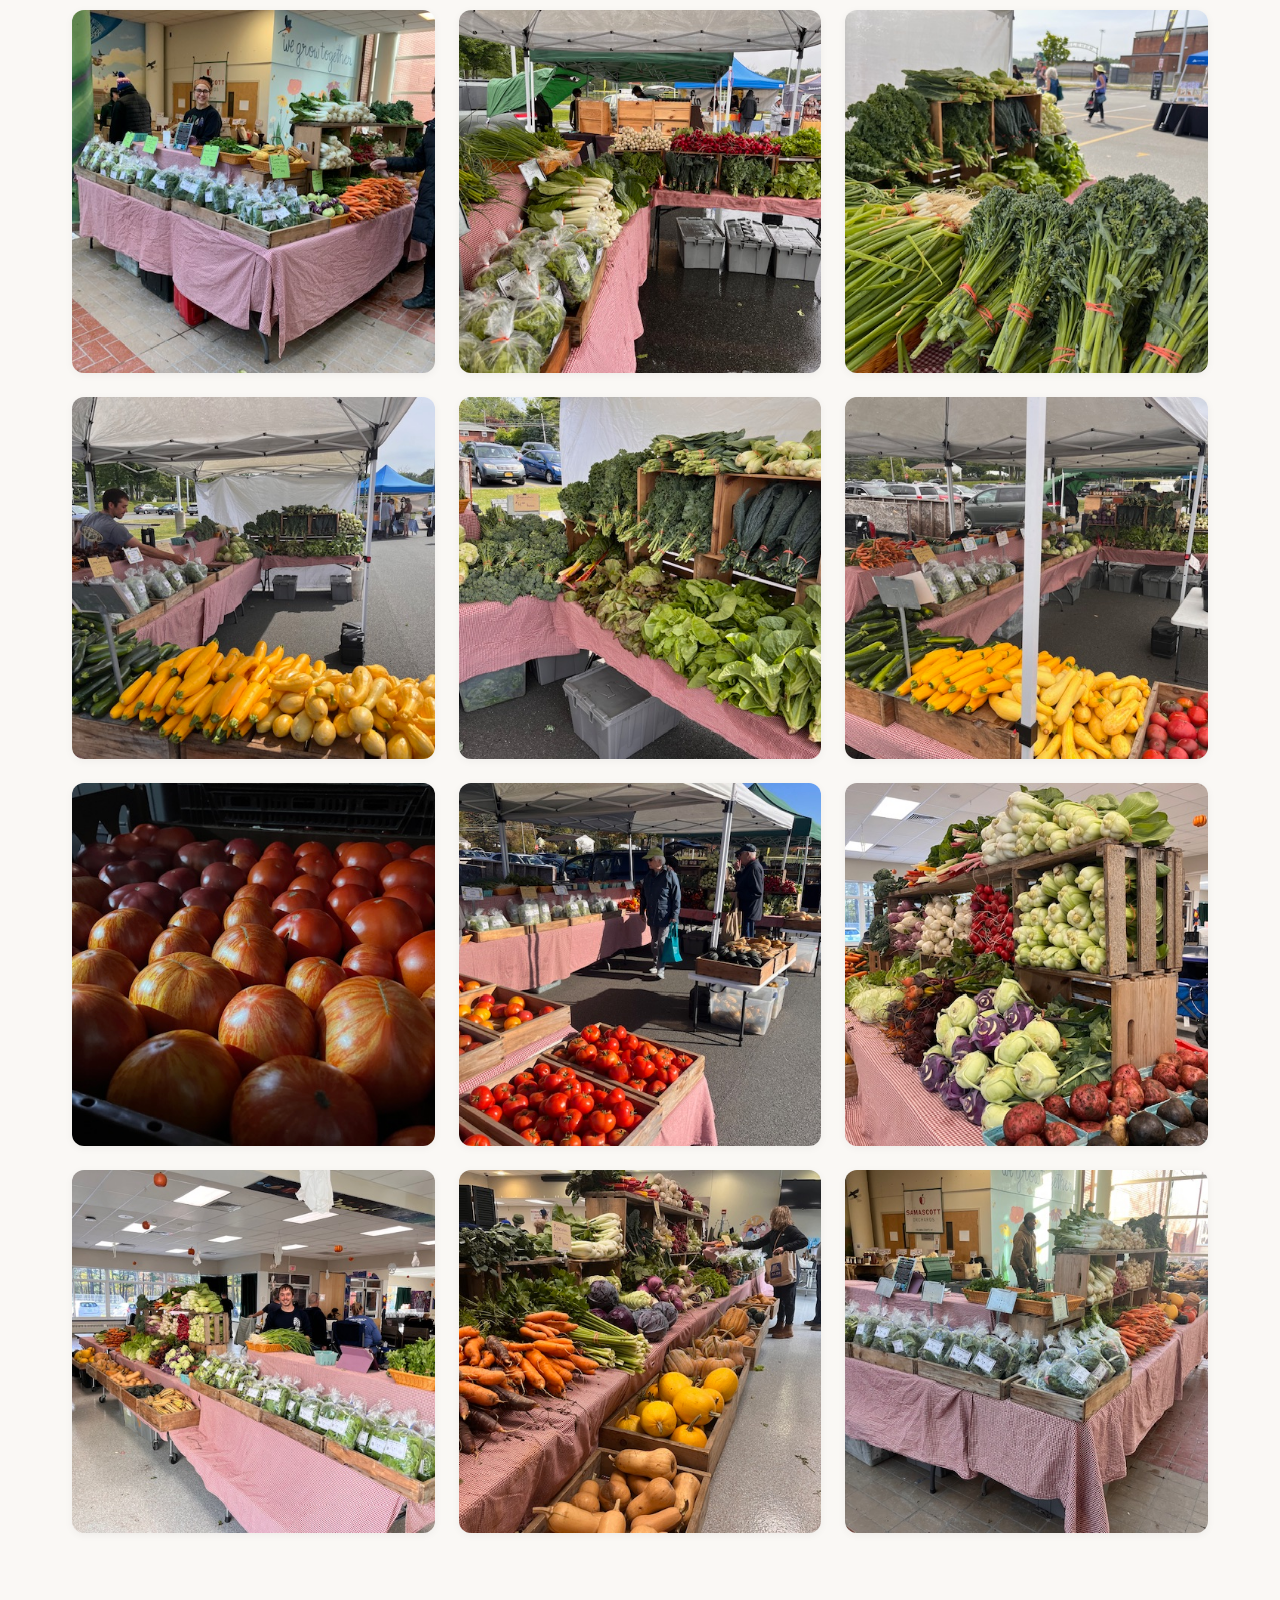
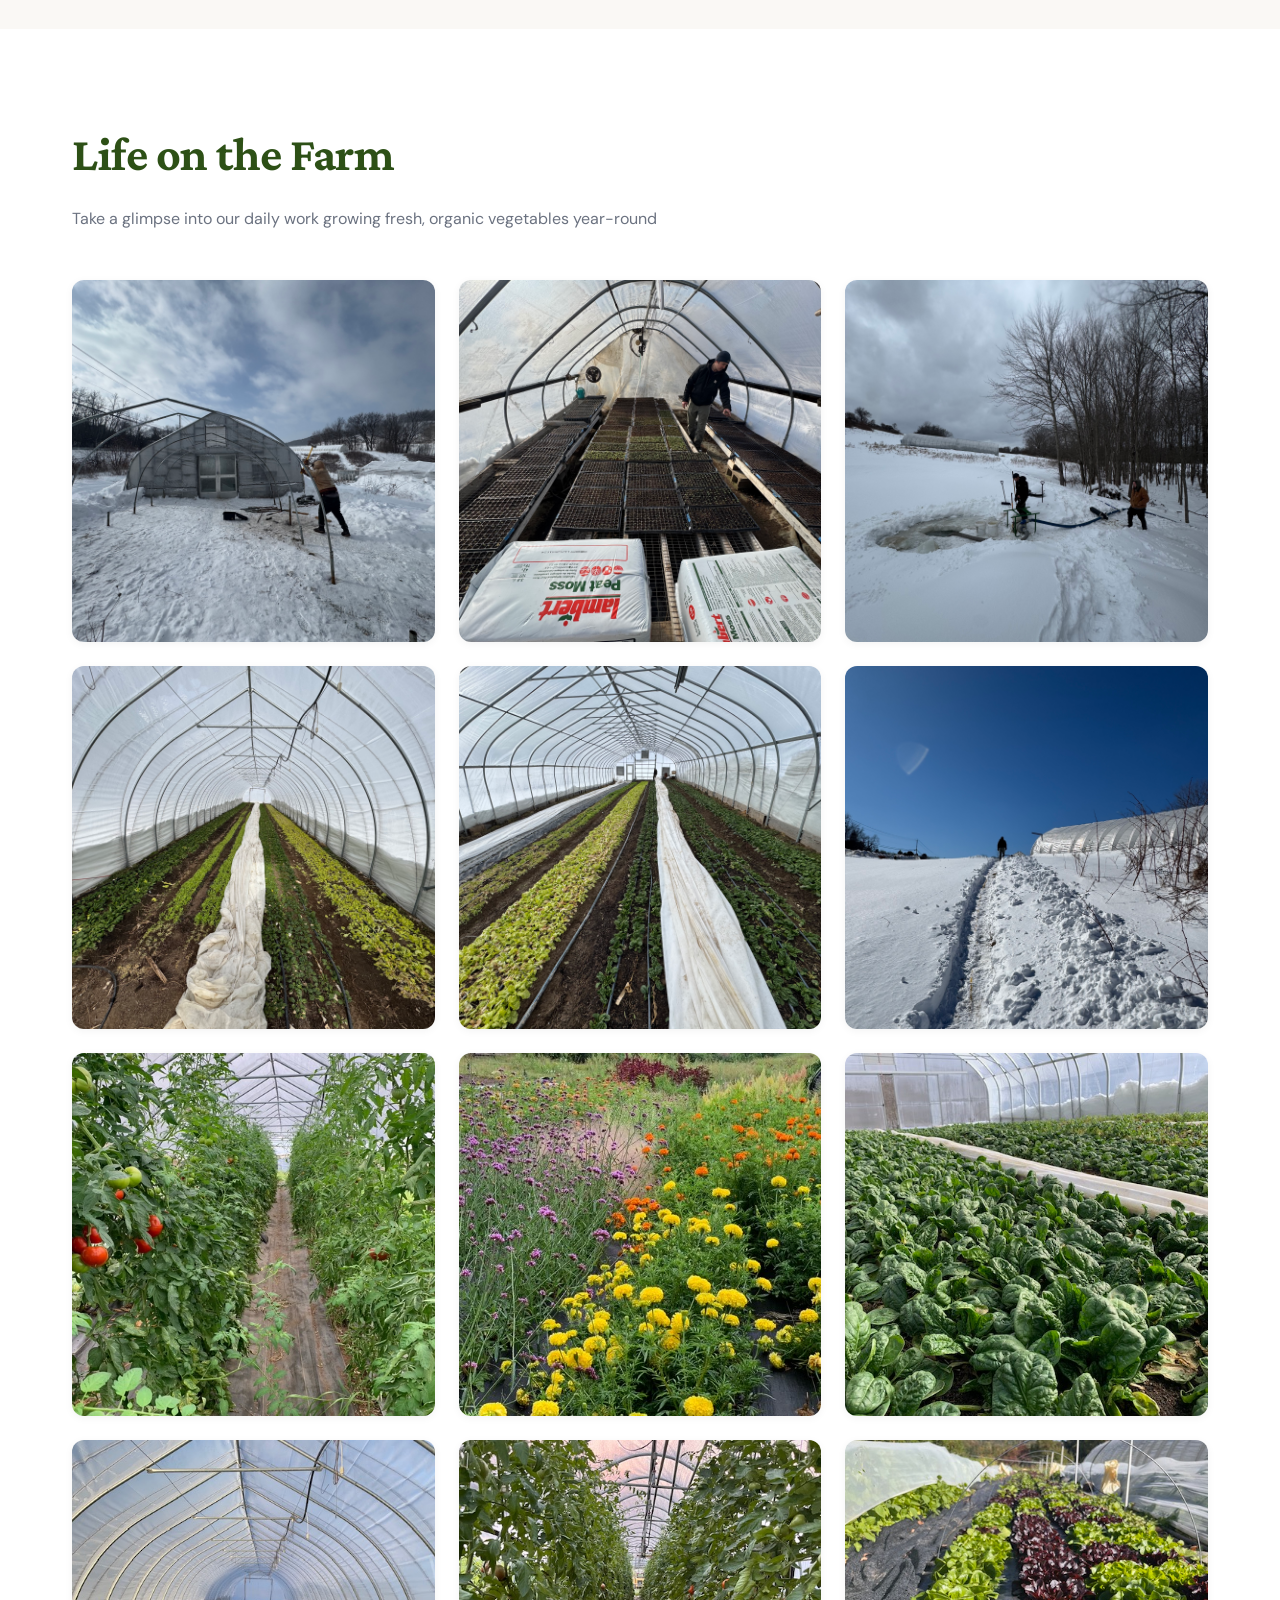
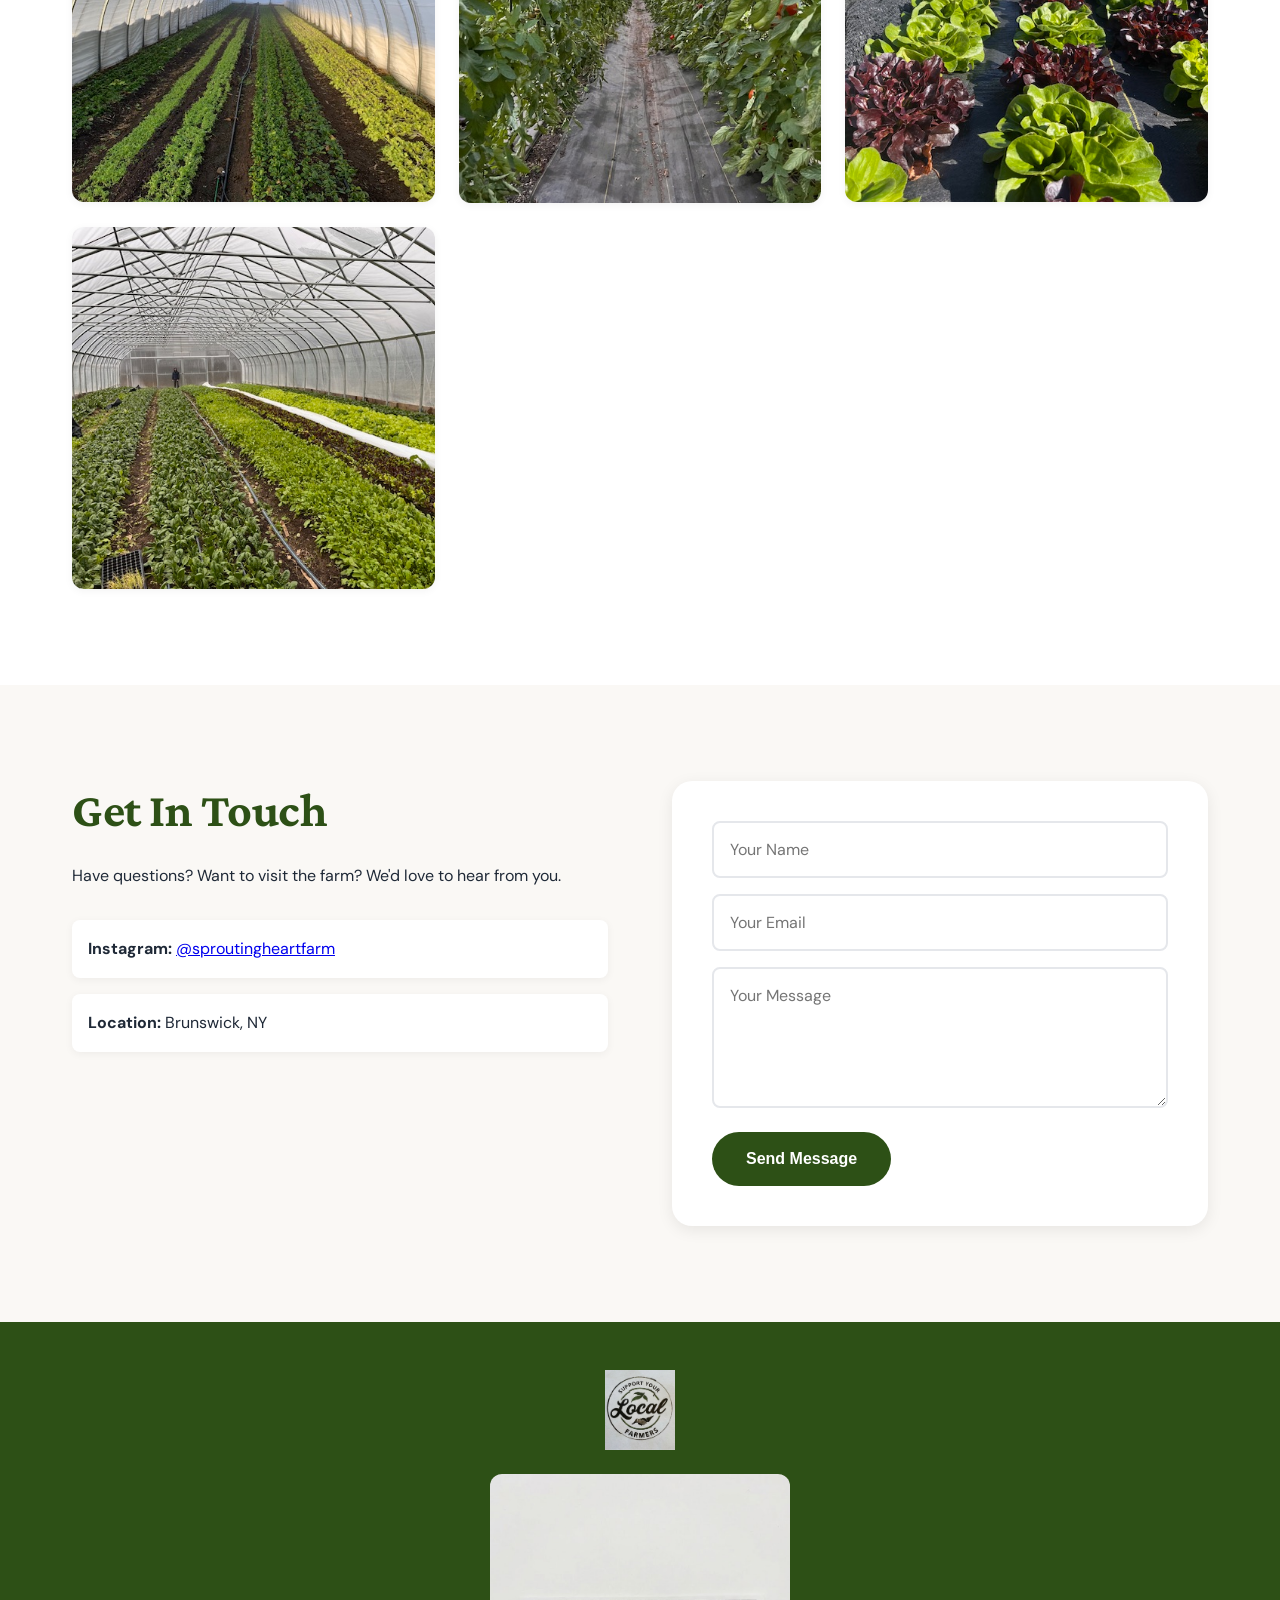
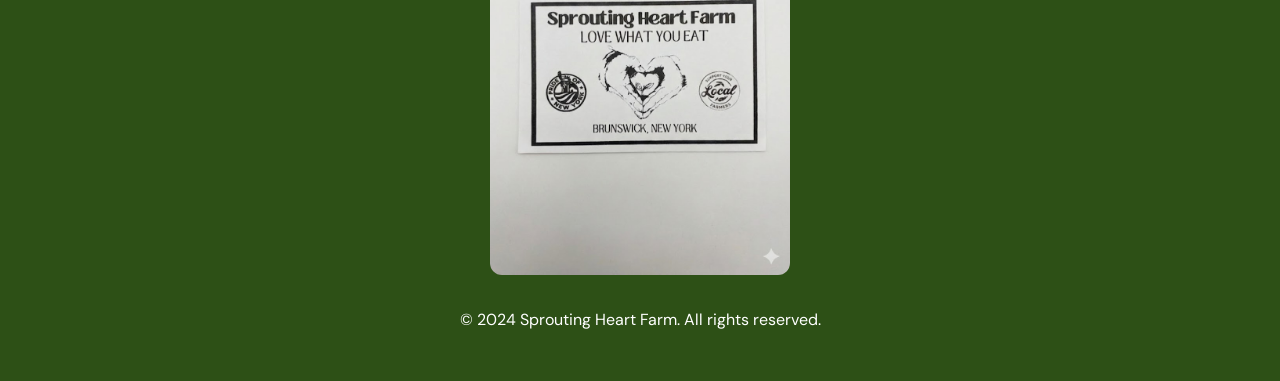
==== commit 94da2456: "Add product search bar and lazy load product images - Added search input next to type filter buttons" ====
--- a/index.html
+++ b/index.html
@@ -101,8 +101,11 @@
                 <p class="section-subtitle">Fresh vegetables available for pre-order. Pick up at the farmers market or at the farm.</p>
             </div>
             
-            <div class="product-filters" id="productFilters">
-                <!-- Filter buttons will be dynamically inserted here -->
+            <div class="product-controls">
+                <div class="product-filters" id="productFilters">
+                    <!-- Filter buttons will be dynamically inserted here -->
+                </div>
+                <input type="search" id="productSearch" class="product-search" placeholder="Search products...">
             </div>
 
             <div class="products-grid" id="productsGrid">
--- a/styles.css
+++ b/styles.css
@@ -484,12 +484,35 @@
     margin-top: 1rem;
 }
 
+/* Product Controls (filters + search) */
+.product-controls {
+    display: flex;
+    flex-wrap: wrap;
+    align-items: center;
+    gap: 1rem;
+    margin-bottom: 1.5rem;
+}
+
+.product-search {
+    margin-left: auto;
+    padding: 0.4rem 1rem;
+    border: 2px solid #2d5016;
+    border-radius: 50px;
+    font-size: 0.9rem;
+    outline: none;
+    min-width: 180px;
+    transition: box-shadow 0.2s;
+}
+
+.product-search:focus {
+    box-shadow: 0 0 0 3px rgba(45, 80, 22, 0.15);
+}
+
 /* Product Filter Buttons */
 .product-filters {
     display: flex;
     flex-wrap: wrap;
     gap: 0.5rem;
-    margin-bottom: 1.5rem;
 }
 
 .filter-btn {
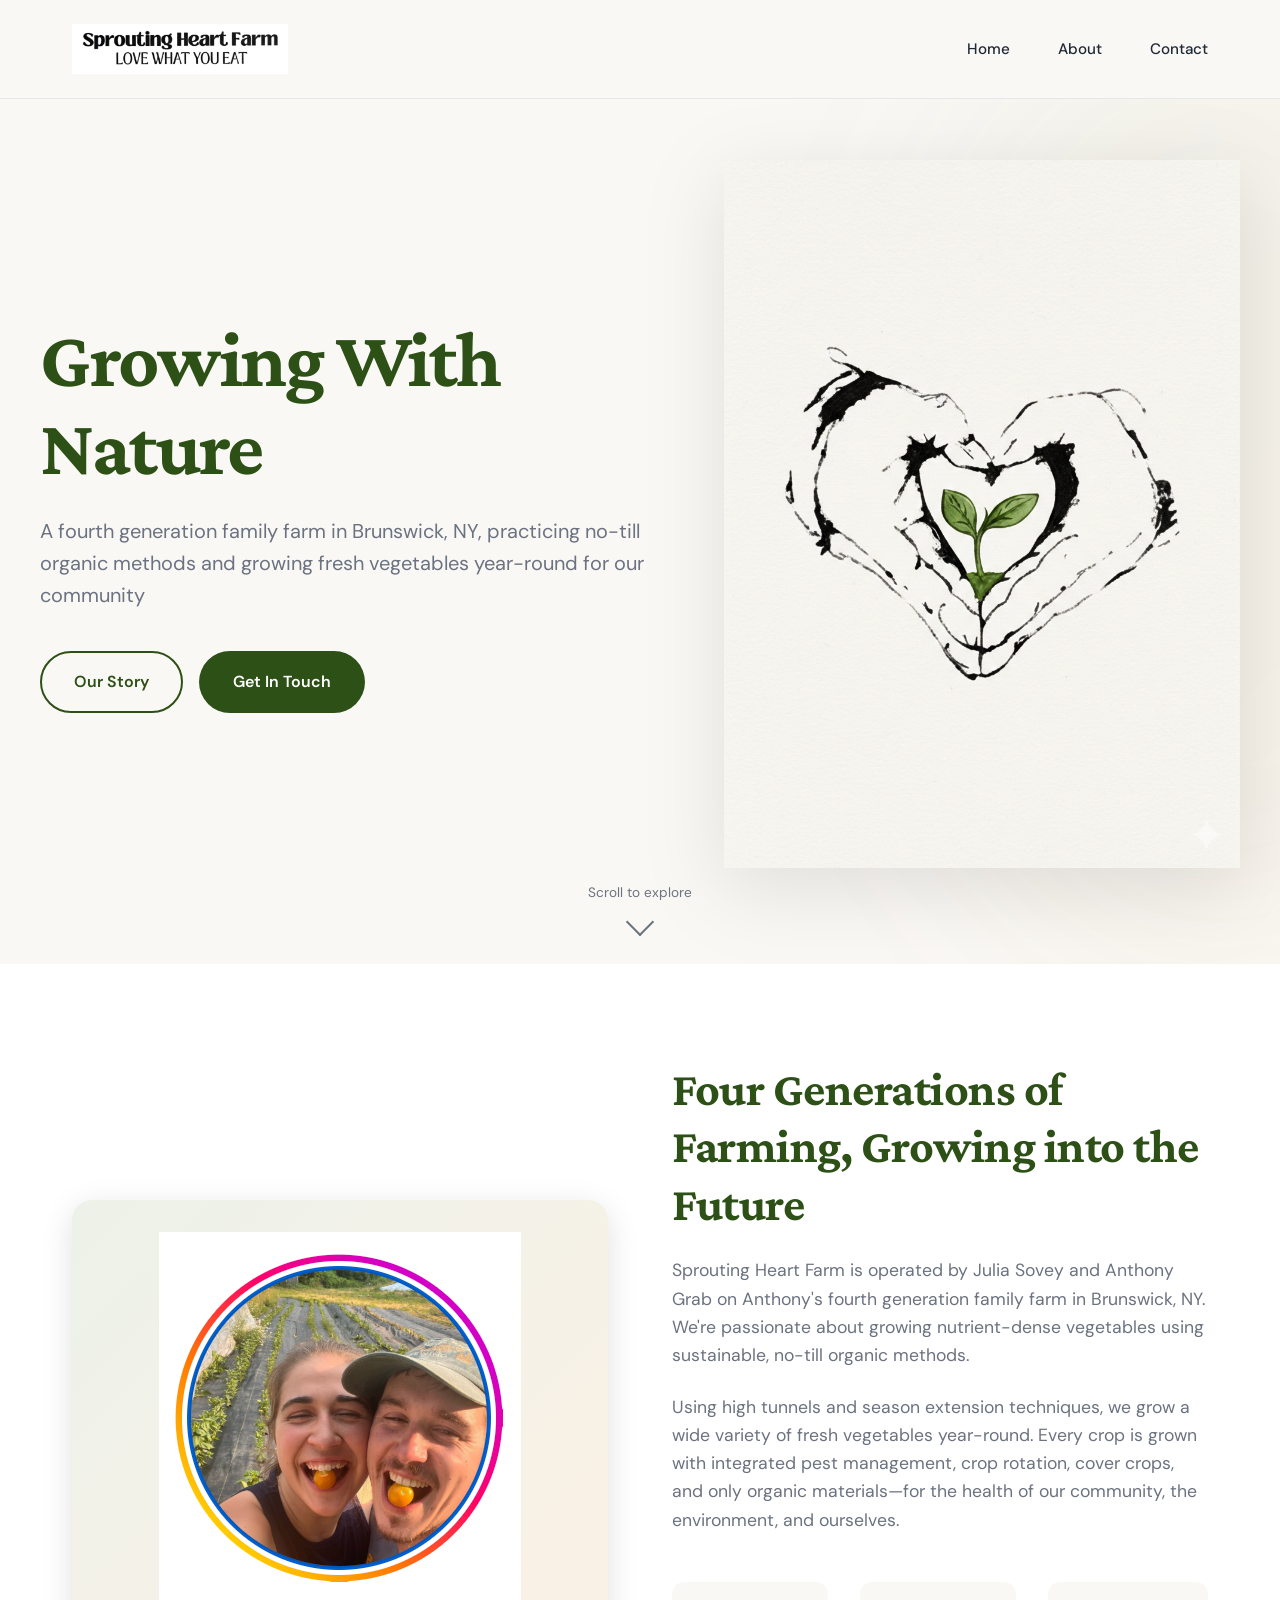
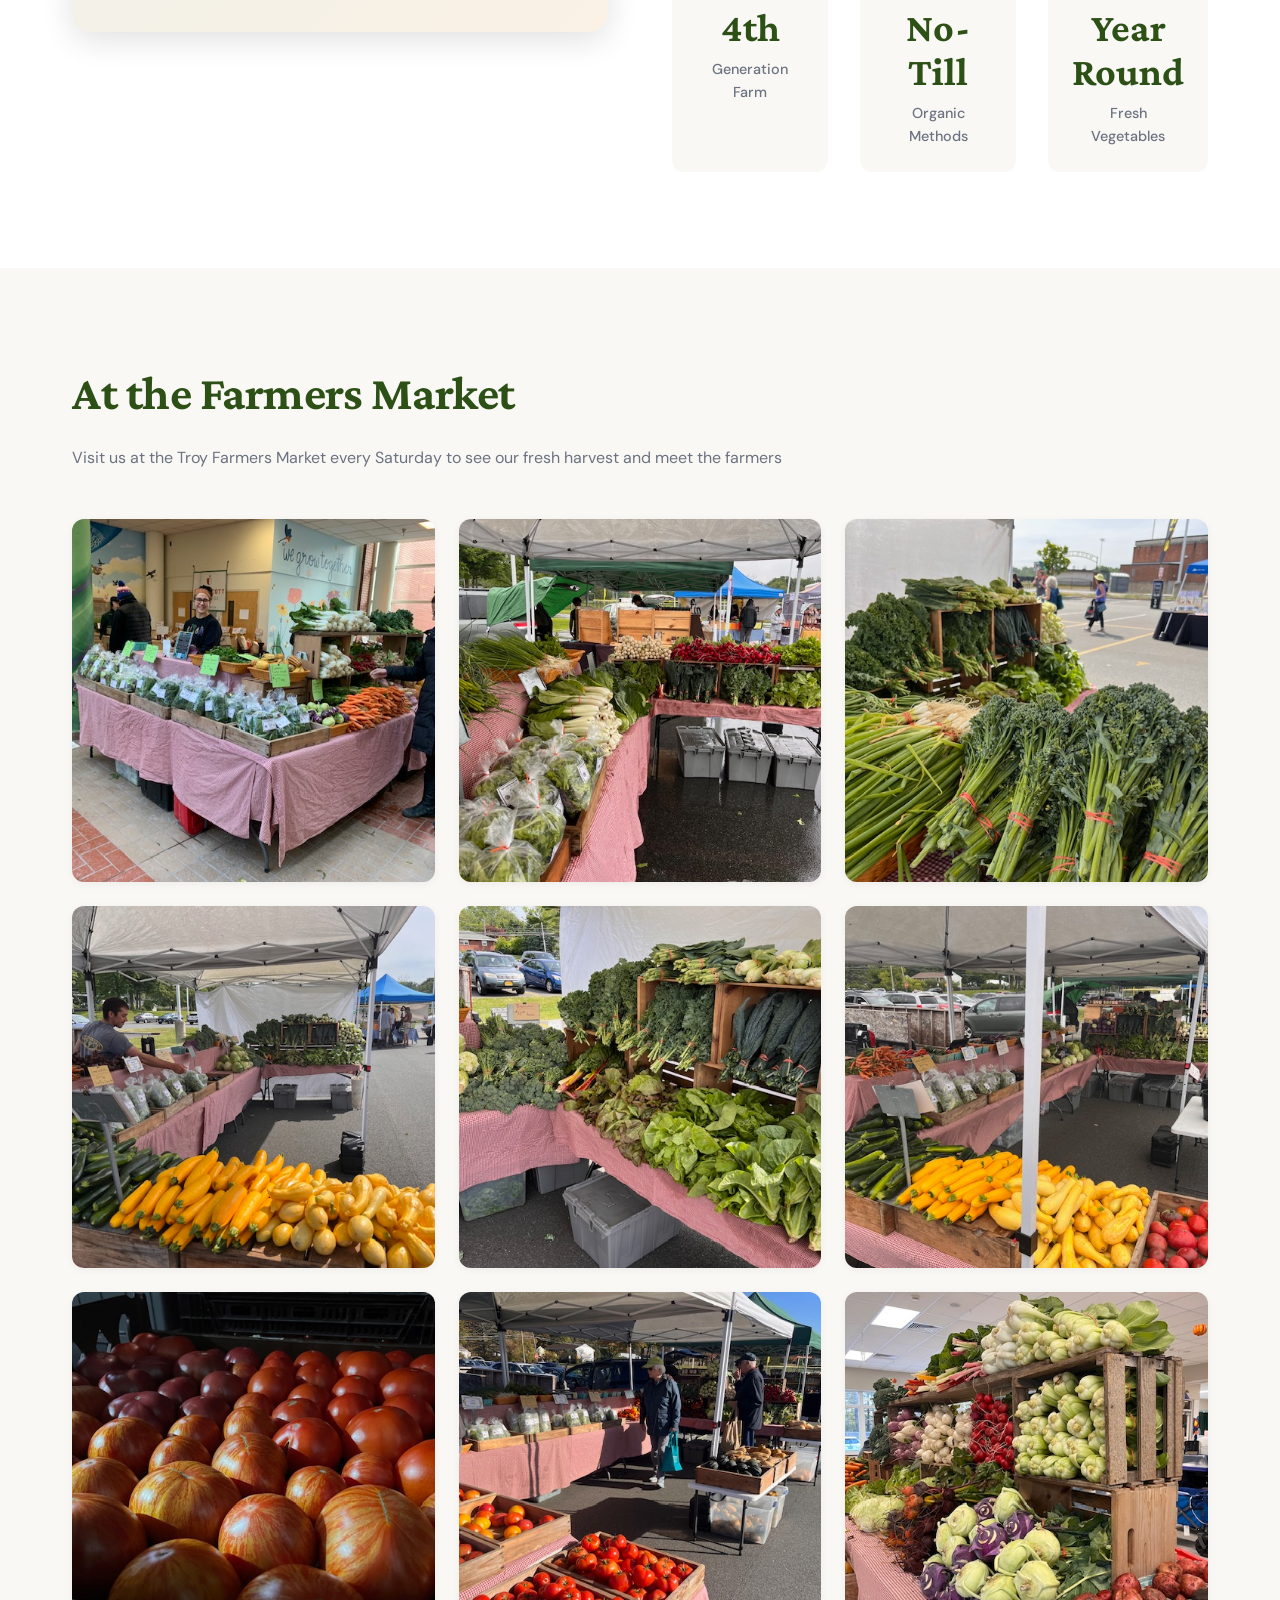
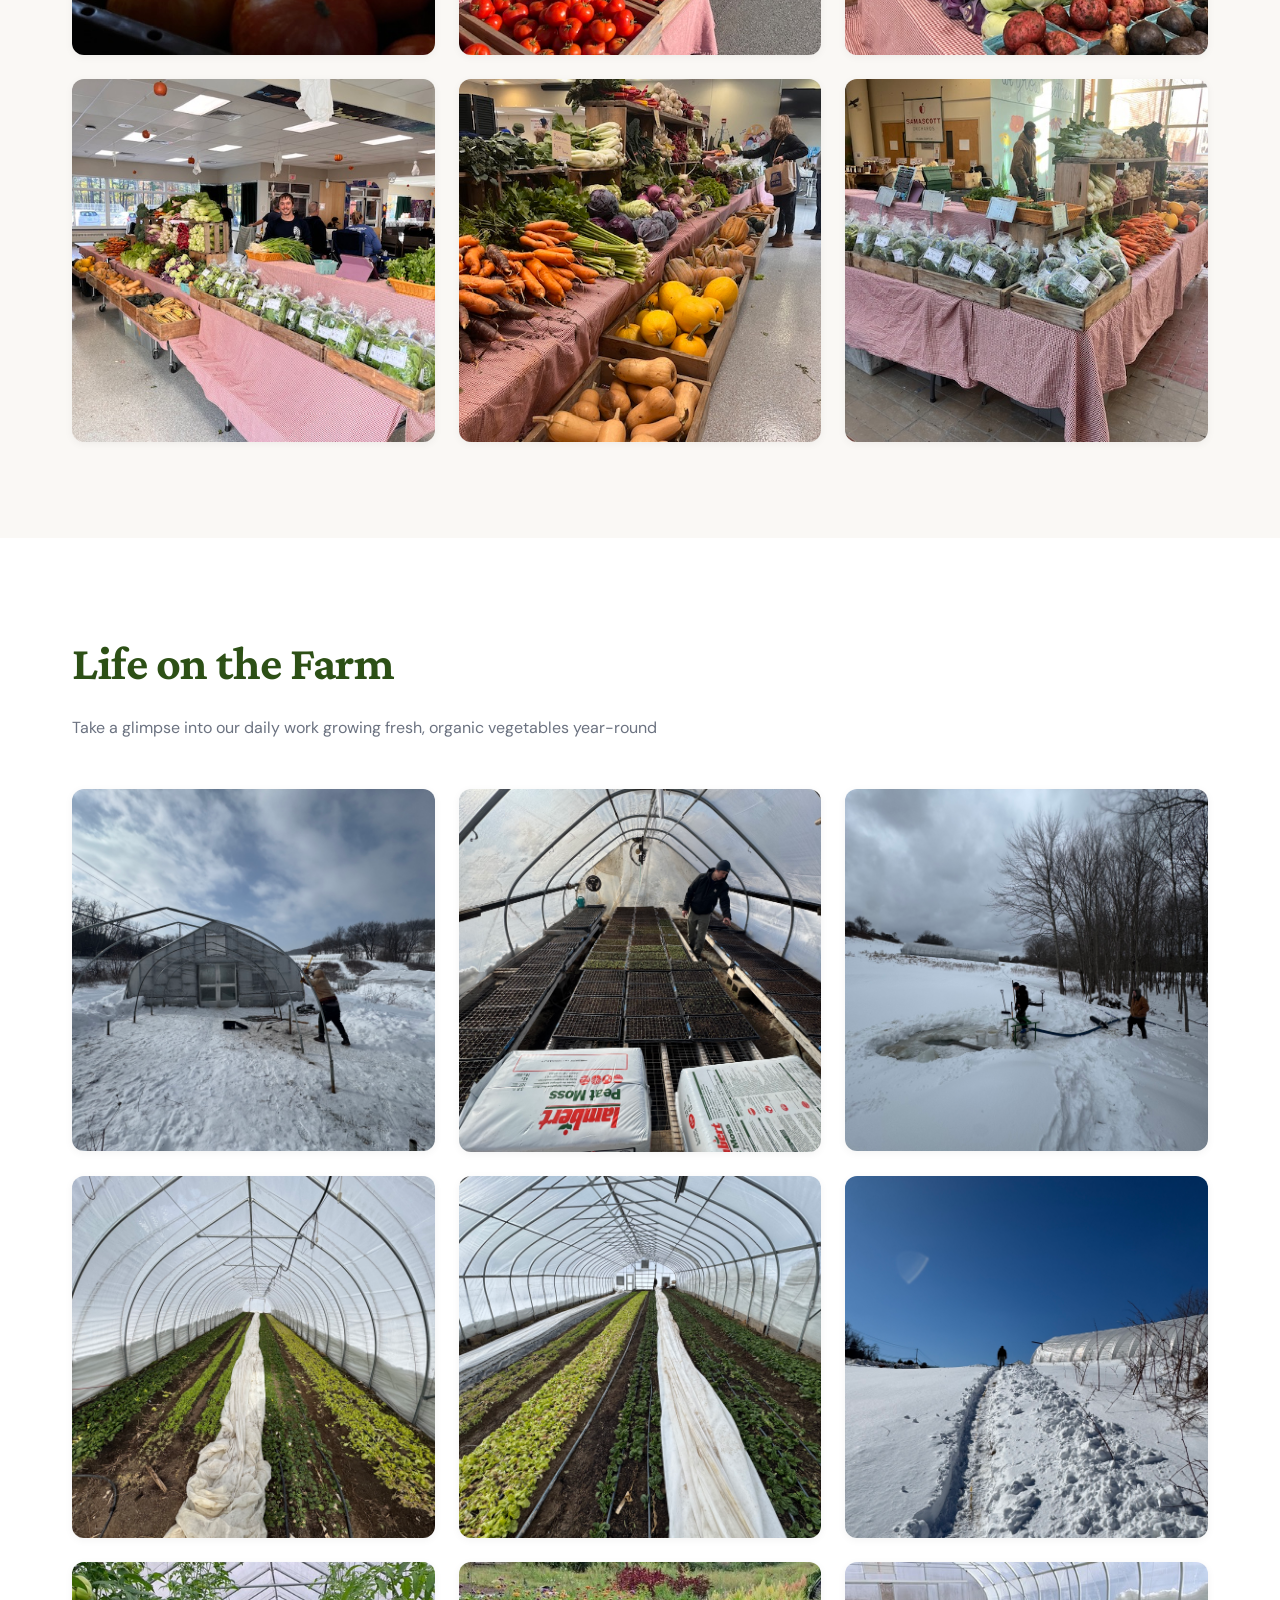
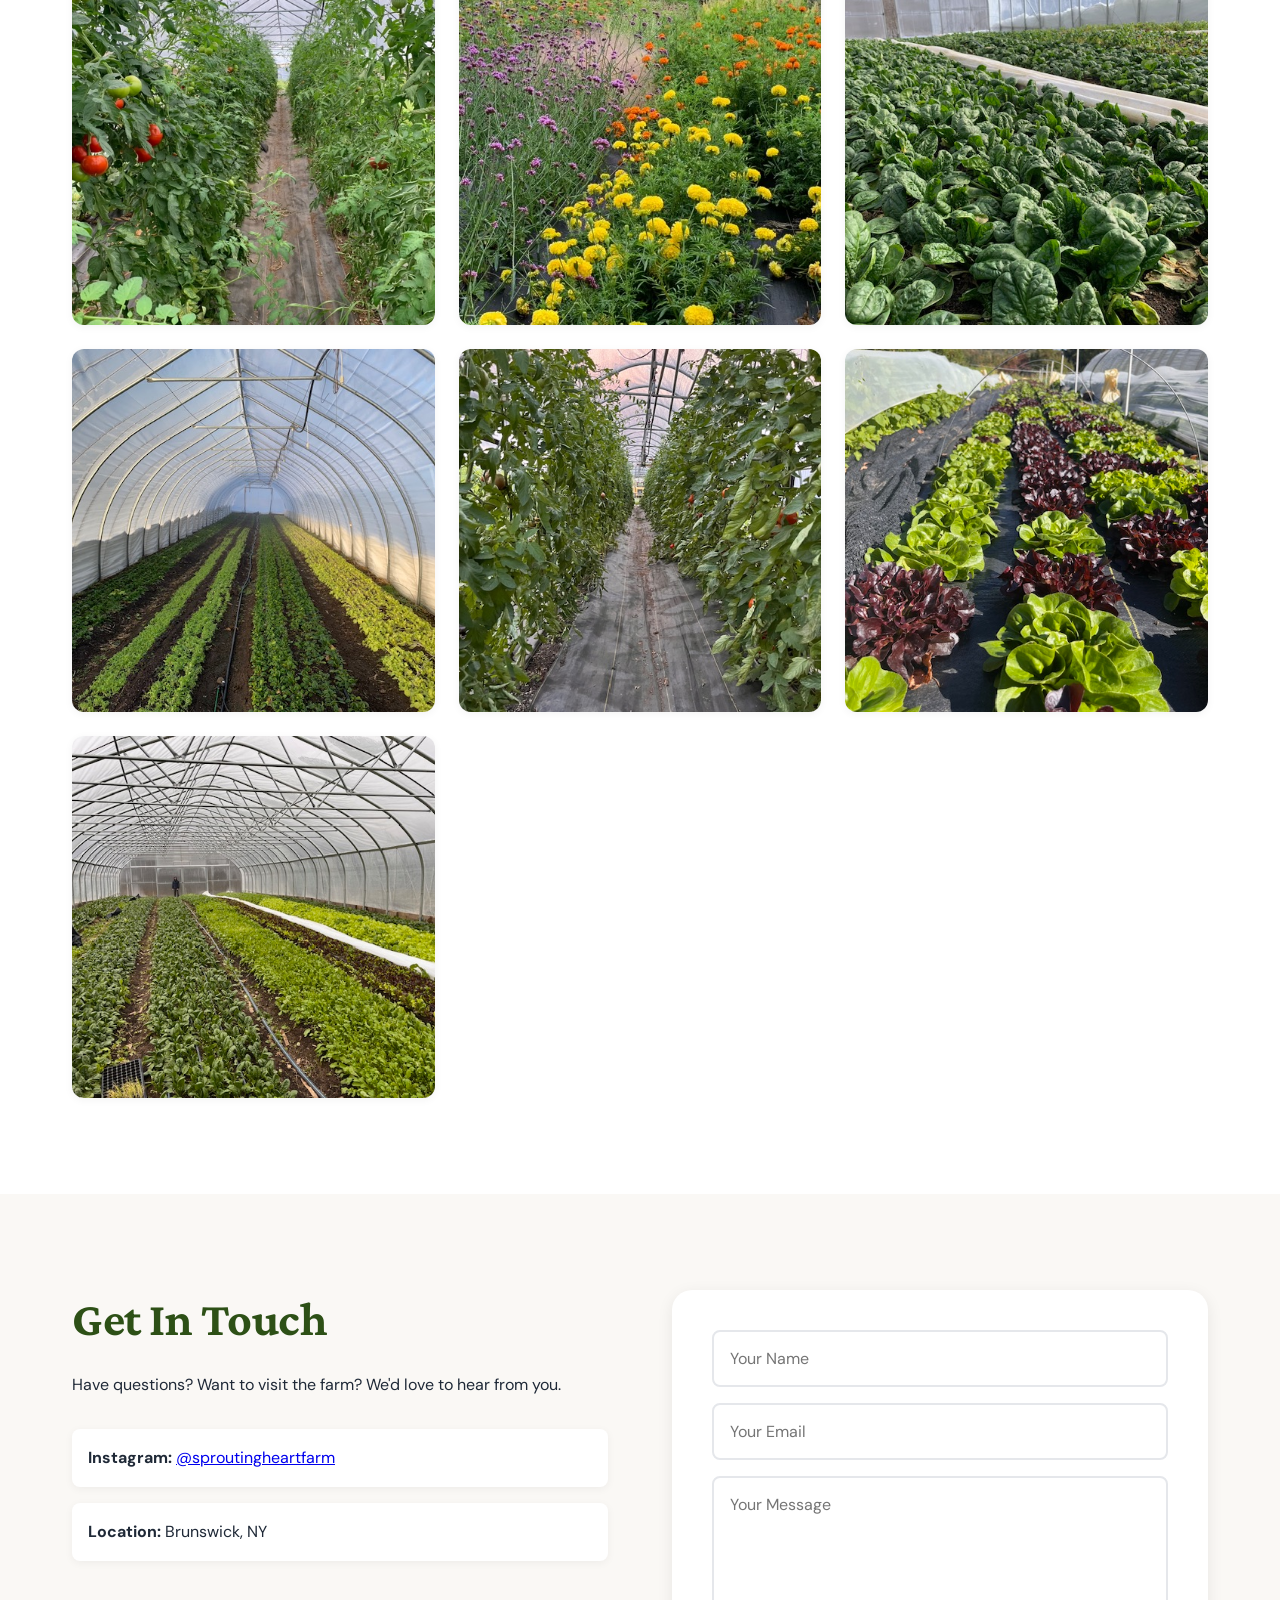
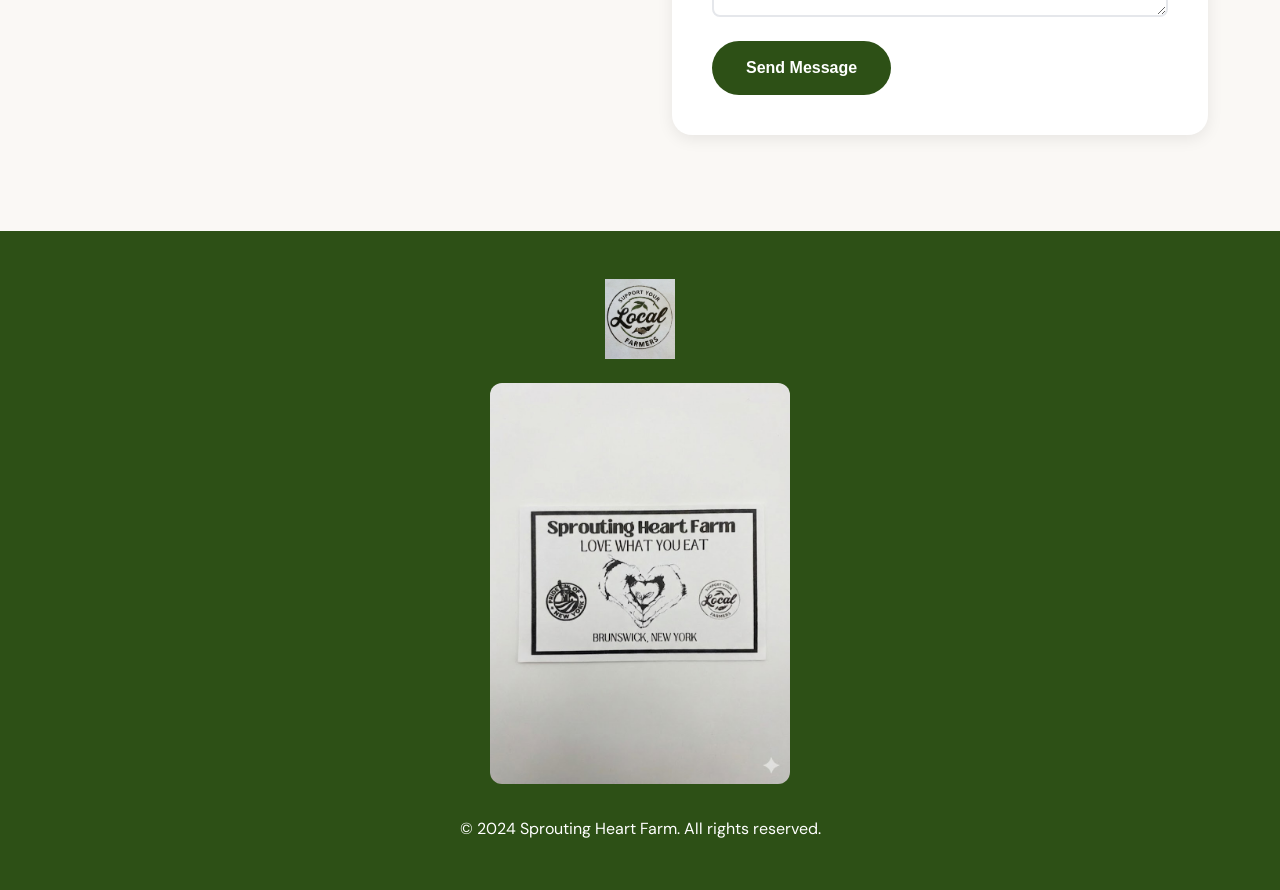
==== commit 010f028b: "Remove online store, keep contact form Remove the shop section, product grid, cart, checkout modal, " ====
--- a/index.html
+++ b/index.html
@@ -4,6 +4,37 @@
     <meta charset="UTF-8">
     <meta name="viewport" content="width=device-width, initial-scale=1.0">
     <title>Sprouting Heart Farm | No-Till Organic Vegetables - Brunswick, NY</title>
+    <meta name="description" content="Sprouting Heart Farm is a fourth generation no-till organic vegetable farm in Brunswick, NY. Pre-order fresh, seasonal vegetables for pickup at the farm or farmers market.">
+    <meta name="keywords" content="organic vegetables, no-till farm, Brunswick NY, farmers market, CSA, fresh produce, Rensselaer County farm">
+    <link rel="canonical" href="https://sproutingheartfarm.com/">
+
+    <!-- Open Graph -->
+    <meta property="og:type" content="website">
+    <meta property="og:url" content="https://sproutingheartfarm.com/">
+    <meta property="og:title" content="Sprouting Heart Farm | No-Till Organic Vegetables - Brunswick, NY">
+    <meta property="og:description" content="Fourth generation no-till organic vegetable farm in Brunswick, NY. Pre-order fresh seasonal vegetables for farm or farmers market pickup.">
+    <meta property="og:image" content="https://sproutingheartfarm.com/images/logo/sprouting heart.jpg">
+
+    <!-- Structured Data: Local Business -->
+    <script type="application/ld+json">
+    {
+      "@context": "https://schema.org",
+      "@type": "LocalBusiness",
+      "name": "Sprouting Heart Farm",
+      "description": "Fourth generation no-till organic vegetable farm in Brunswick, NY offering fresh seasonal produce.",
+      "url": "https://sproutingheartfarm.com",
+      "image": "https://sproutingheartfarm.com/images/logo/sprouting heart.jpg",
+      "address": {
+        "@type": "PostalAddress",
+        "addressLocality": "Brunswick",
+        "addressRegion": "NY",
+        "addressCountry": "US"
+      },
+      "email": "sproutingheartfarmny@gmail.com",
+      "servesCuisine": "Organic Vegetables"
+    }
+    </script>
+
     <link rel="icon" type="image/png" href="images/logo/hands.png">
     <link rel="stylesheet" href="styles.css?v=2">
     <link rel="preconnect" href="https://fonts.googleapis.com">
@@ -25,15 +56,8 @@
             <ul class="nav-menu" id="navMenu">
                 <li><a href="#home" class="nav-link">Home</a></li>
                 <li><a href="#about" class="nav-link">About</a></li>
-                <li><a href="#vegetables" class="nav-link">Shop</a></li>
                 <li><a href="#contact" class="nav-link">Contact</a></li>
             </ul>
-            <button class="cart-btn" id="cartBtn">
-                <svg width="24" height="24" viewBox="0 0 24 24" fill="none" stroke="currentColor" stroke-width="2">
-                    <path d="M9 2L7.17 4H3v2h18V4h-4.17L15 2H9zm-4 6v10c0 1.1.9 2 2 2h10c1.1 0 2-.9 2-2V8H5z"/>
-                </svg>
-                <span class="cart-count" id="cartCount">0</span>
-            </button>
         </div>
     </nav>
 
@@ -47,12 +71,12 @@
                 </h1>
                 <p class="hero-subtitle">A fourth generation family farm in Brunswick, NY, practicing no-till organic methods and growing fresh vegetables year-round for our community</p>
                 <div class="hero-buttons">
-                    <a href="#vegetables" class="btn btn-primary">Pre-Order Now</a>
                     <a href="#about" class="btn btn-secondary">Our Story</a>
+                    <a href="#contact" class="btn btn-primary">Get In Touch</a>
                 </div>
             </div>
             <div class="hero-image">
-                <img src="images/logo/hands.png" alt="Sprouting Heart Farm Logo" loading="lazy">
+                <img src="images/logo/hands.png" alt="Sprouting Heart Farm Logo" fetchpriority="high">
             </div>
         </div>
         <div class="scroll-indicator">
@@ -93,50 +117,6 @@
         </div>
     </section>
 
-    <!-- Vegetables Section -->
-    <section class="vegetables" id="vegetables">
-        <div class="container">
-            <div class="section-header">
-                <h2 class="section-title">This Week's Harvest</h2>
-                <p class="section-subtitle">Fresh vegetables available for pre-order. Pick up at the farmers market or at the farm.</p>
-            </div>
-            
-            <div class="product-controls">
-                <div class="product-filters" id="productFilters">
-                    <!-- Filter buttons will be dynamically inserted here -->
-                </div>
-                <input type="search" id="productSearch" class="product-search" placeholder="Search products...">
-            </div>
-
-            <div class="products-grid" id="productsGrid">
-                <!-- Products will be dynamically inserted here -->
-            </div>
-        </div>
-    </section>
-
-    <!-- Pickup Info Section -->
-    <section class="pickup-info">
-        <div class="container">
-            <h2 class="section-title">Pickup & Delivery Options</h2>
-            <div class="pickup-grid">
-                <div class="pickup-card">
-                    <div class="pickup-icon">🛒</div>
-                    <h3>Troy Farmers Market</h3>
-                    <p><strong>Saturdays 9am-1pm</strong></p>
-                    <p class="pickup-location">Troy, NY</p>
-                    <p style="font-size: 0.9rem; color: var(--color-text-light); margin-top: 0.5rem;">Visit our booth for fresh vegetables</p>
-                </div>
-                <div class="pickup-card">
-                    <div class="pickup-icon">📍</div>
-                    <h3>Local Delivery</h3>
-                    <p>Available to Troy area</p>
-                    <p class="pickup-location">Contact us for details</p>
-                    <p style="font-size: 0.9rem; color: var(--color-text-light); margin-top: 0.5rem;">Convenient delivery to your door</p>
-                </div>
-            </div>
-        </div>
-    </section>
-
     <!-- Farmers Market Gallery Section -->
     <section class="market-gallery">
         <div class="container">
@@ -275,67 +255,6 @@
         </div>
     </footer>
 
-    <!-- Cart Modal -->
-    <div class="cart-modal" id="cartModal">
-        <div class="cart-content">
-            <div class="cart-header">
-                <h2>Your Cart</h2>
-                <button class="close-btn" id="closeCart">&times;</button>
-            </div>
-            <div class="cart-items" id="cartItems">
-                <!-- Cart items will be inserted here -->
-            </div>
-            <div class="cart-footer">
-                <div class="cart-total">
-                    <span>Total:</span>
-                    <span id="cartTotal">$0.00</span>
-                </div>
-                <button class="btn btn-primary" id="checkoutBtn">Proceed to Checkout</button>
-            </div>
-        </div>
-    </div>
-
-    <!-- Checkout Modal -->
-    <div class="checkout-modal" id="checkoutModal">
-        <div class="checkout-content">
-            <div class="checkout-header">
-                <h2>Complete Your Order</h2>
-                <button class="close-btn" id="closeCheckout">&times;</button>
-            </div>
-            <form id="checkoutForm" autocomplete="on">
-                <div class="form-group">
-                    <label for="checkout-name">Full Name</label>
-                    <input type="text" id="checkout-name" name="name" autocomplete="name" required>
-                </div>
-                <div class="form-group">
-                    <label for="checkout-email">Email</label>
-                    <input type="email" id="checkout-email" name="email" autocomplete="email" required>
-                </div>
-                <div class="form-group">
-                    <label for="checkout-phone">Phone</label>
-                    <input type="tel" id="checkout-phone" name="tel" autocomplete="tel" required>
-                </div>
-                <div class="form-group">
-                    <label for="checkout-method">Pickup/Delivery Method</label>
-                    <select id="checkout-method" name="method" required>
-                        <option value="">Select method</option>
-                        <option value="Farm Pickup">Troy Farmers Market (Saturdays 9am-1pm)</option>
-                        <option value="Local Delivery">Local Delivery (Troy area)</option>
-                    </select>
-                </div>
-                <div class="form-group">
-                    <label for="checkout-notes">Additional Notes</label>
-                    <textarea id="checkout-notes" name="notes" rows="3" autocomplete="off"></textarea>
-                </div>
-                <div class="checkout-total">
-                    <span>Order Total:</span>
-                    <span id="checkoutTotal">$0.00</span>
-                </div>
-                <button type="submit" class="btn btn-primary btn-full">Complete Pre-Order</button>
-            </form>
-        </div>
-    </div>
-
     <script src="script.js"></script>
 </body>
 </html>
